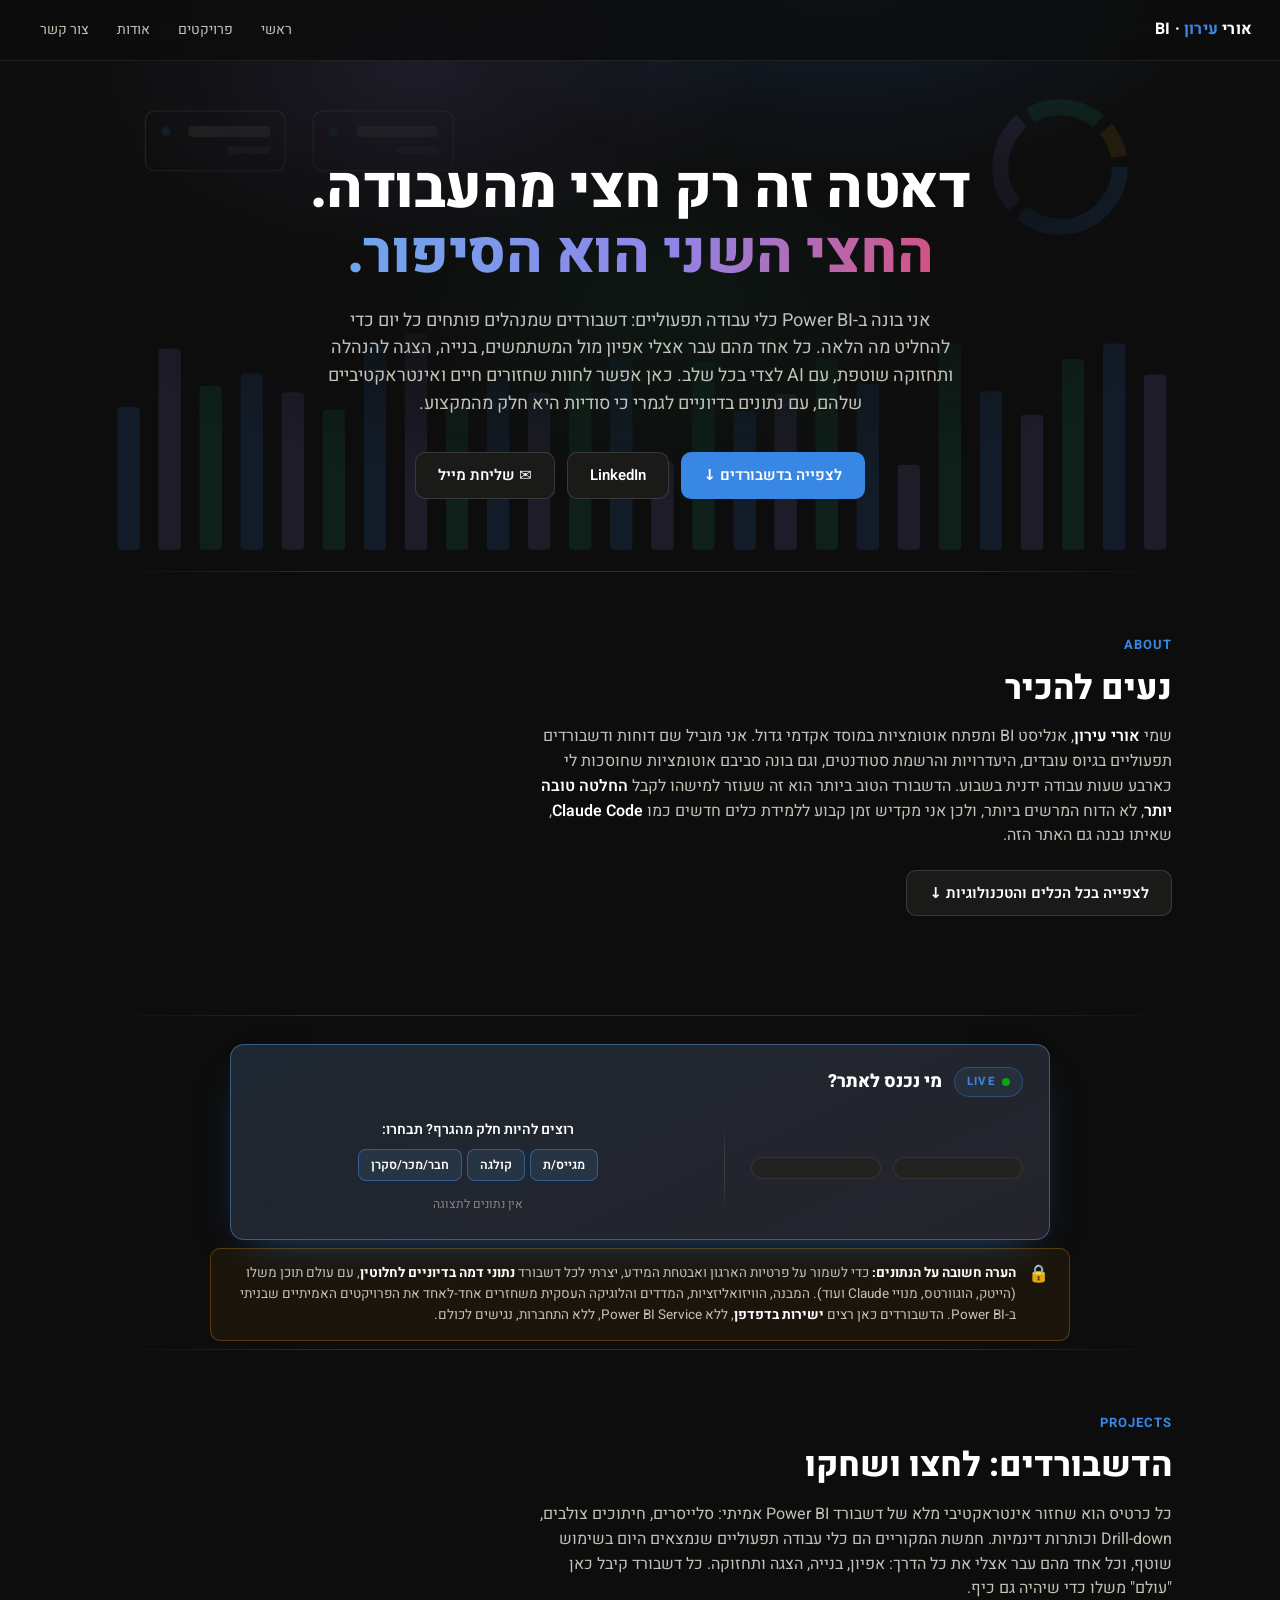
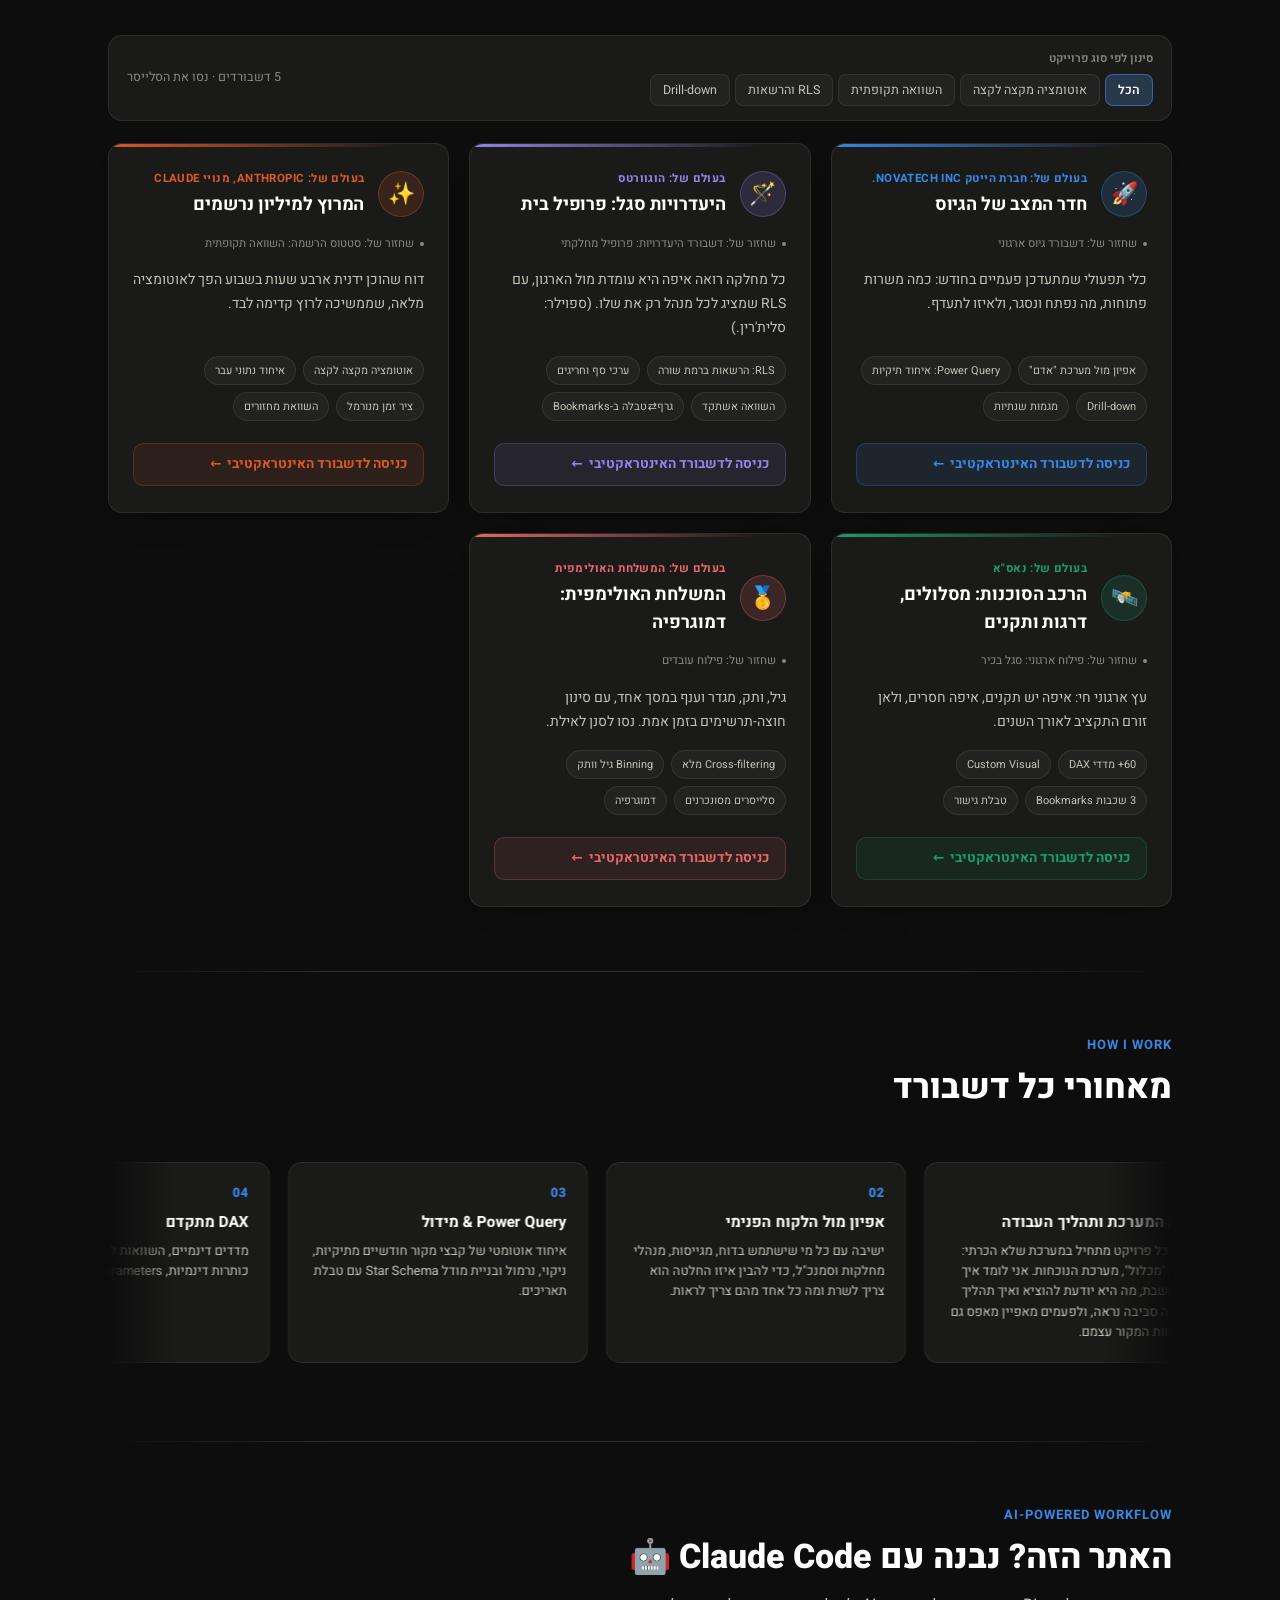
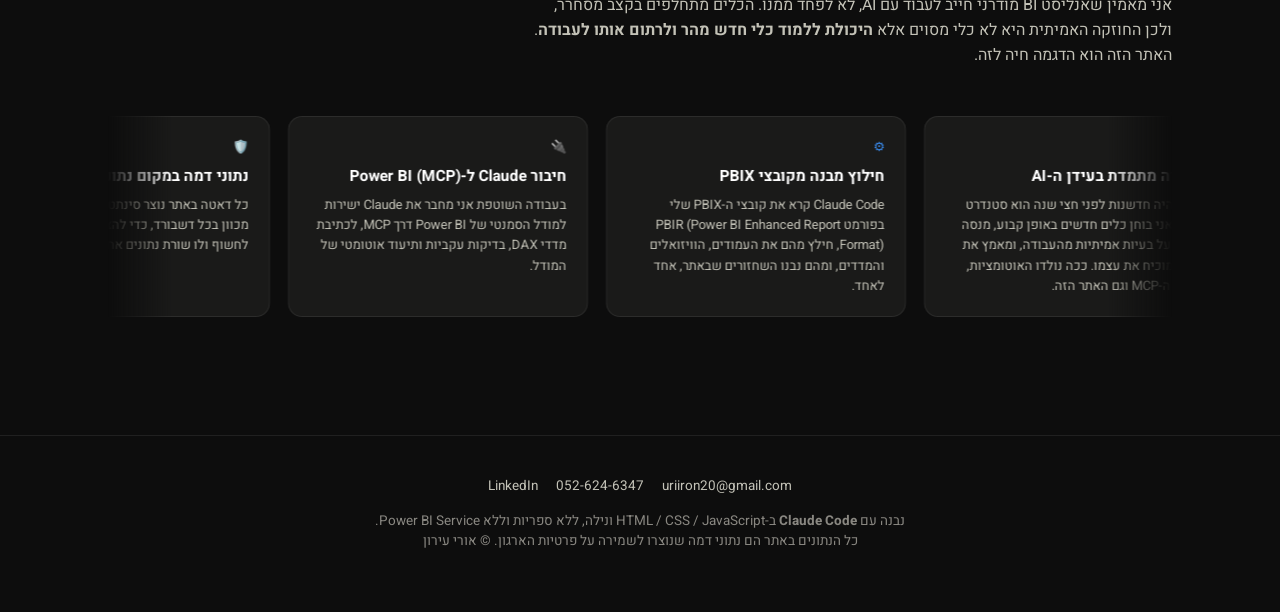
==== index.html @ 361f1f9e "@ הסרת משפט הקריצה, שינוי תווית הסלייסר ל"סוג פרוייקט" וקיצור תווית Drill-down Co-Authored-By: Claud" ====
<!DOCTYPE html>
<html lang="he" dir="rtl">
<head>
<meta charset="UTF-8">
<meta name="viewport" content="width=device-width, initial-scale=1.0">
<title>אורי עירון | תיק עבודות ב-Power BI ואנליטיקת נתונים</title>
<meta name="description" content="תיק עבודות אינטראקטיבי: שחזורים חיים של דשבורדים עסקיים שבניתי ב-Power BI, עם נתונים בדיוניים: הייטק, הוגוורטס, מנויי Claude, נאס&quot;א ומשלחת אולימפית.">
<meta property="og:title" content="אורי עירון | תיק עבודות BI">
<meta property="og:description" content="דשבורדים אינטראקטיביים חיים בדפדפן. שחזור פרויקטים אמיתיים עם נתונים בדיוניים.">
<meta property="og:type" content="website">
<link rel="icon" href="data:image/svg+xml,<svg xmlns='http://www.w3.org/2000/svg' viewBox='0 0 100 100'><text y='.9em' font-size='90'>📊</text></svg>">
<link rel="preconnect" href="https://fonts.googleapis.com">
<link rel="preconnect" href="https://fonts.gstatic.com" crossorigin>
<link href="https://fonts.googleapis.com/css2?family=Heebo:wght@400;500;600;700;800&display=swap" rel="stylesheet">
<link rel="stylesheet" href="css/style.css?v=43">
</head>
<body>

<header class="topnav">
  <div class="brand">אורי<span> עירון</span> · BI</div>
  <nav>
    <a href="#/" data-nav>ראשי</a>
    <a href="#/#projects" data-nav>פרויקטים</a>
    <a href="#/#about" data-nav>אודות</a>
    <div class="contact-menu">
      <button type="button" class="contact-toggle" data-contact-toggle aria-haspopup="true" aria-expanded="false">צור קשר</button>
      <div class="contact-options" data-contact-options hidden>
        <a href="mailto:uriiron20@gmail.com" data-copy-email>✉ שליחת מייל</a>
        <button type="button" data-copy-phone>📞 העתקת מספר טלפון</button>
      </div>
    </div>
  </nav>
</header>

<!-- ===================== עמוד הבית ===================== -->
<div class="page active" id="page-home">

  <div class="welcome-back" id="welcome-back" hidden>
    <span class="wb-emoji" aria-hidden="true">👋</span>
    <span class="wb-text">אני שמח לראות אותך שוב!</span>
    <button type="button" class="wb-close" id="welcome-back-close" aria-label="סגירת ההודעה">✕</button>
  </div>

  <section class="hero">
    <div class="ghost-dash" aria-hidden="true">
      <svg id="gd-svg" viewBox="0 0 1200 620" preserveAspectRatio="xMidYMid slice"></svg>
    </div>
    <h1>דאטה זה רק חצי מהעבודה.<br><span class="accent">החצי השני הוא הסיפור.</span></h1>
    <p class="sub">
      אני בונה ב-Power BI כלי עבודה תפעוליים: דשבורדים שמנהלים פותחים כל יום כדי להחליט מה הלאה.
      כל אחד מהם עבר אצלי אפיון מול המשתמשים, בנייה, הצגה להנהלה ותחזוקה שוטפת, עם AI לצדי בכל שלב.
      כאן אפשר לחוות שחזורים חיים ואינטראקטיביים שלהם, עם נתונים בדיוניים לגמרי כי סודיות היא חלק מהמקצוע.
    </p>
    <div class="cta">
      <a class="btn primary" href="#/#projects">לצפייה בדשבורדים ↓</a>
      <a class="btn" href="https://www.linkedin.com/in/uri-iron/" target="_blank" rel="noopener">LinkedIn</a>
      <a class="btn" href="mailto:uriiron20@gmail.com" data-copy-email>✉ שליחת מייל</a>
    </div>
  </section>

  <section class="block" id="about">
    <div class="section-head">
      <div class="kicker">ABOUT</div>
      <h2>נעים להכיר</h2>
      <p>שמי <span class="hl">אורי עירון</span>, אנליסט BI ומפתח אוטומציות במוסד אקדמי גדול. אני מוביל שם
        דוחות ודשבורדים תפעוליים בגיוס עובדים, היעדרויות והרשמת סטודנטים, וגם בונה סביבם אוטומציות שחוסכות
        לי כארבע שעות עבודה ידנית בשבוע. הדשבורד הטוב ביותר הוא זה שעוזר למישהו לקבל
        <span class="hl">החלטה טובה יותר</span>, לא הדוח המרשים ביותר, ולכן אני מקדיש זמן קבוע ללמידת כלים
        חדשים כמו <span class="hl">Claude Code</span>, שאיתו נבנה גם האתר הזה.</p>
      <button type="button" class="btn skills-open-btn" data-open-skills>לצפייה בכל הכלים והטכנולוגיות ↓</button>
    </div>
    <dialog class="skills-modal" data-skills-modal>
      <div class="skills-modal-head">
        <h3>כלים וטכנולוגיות</h3>
        <button type="button" class="skills-modal-close" data-close-skills aria-label="סגירה">✕</button>
      </div>
      <div class="skills-groups">
        <div class="group">
          <h3>ליבת BI</h3>
          <div class="chips">
            <span class="chip main">Power BI</span><span class="chip main">DAX</span>
            <span class="chip main">Power Query</span><span class="chip main">SQL</span>
            <span class="chip main">Excel מתקדם</span><span class="chip main">מידול נתונים</span>
          </div>
        </div>
        <div class="group">
          <h3>אוטומציה ואינטגרציה</h3>
          <div class="chips">
            <span class="chip main">Python</span><span class="chip">אוטומציה מקצה לקצה: מייל ← Python ← דשבורד</span>
            <span class="chip">Task Scheduler</span><span class="chip">רענון נתונים אוטומטי</span>
          </div>
        </div>
        <div class="group">
          <h3>AI ולמידה מתמדת</h3>
          <div class="chips">
            <span class="chip main">Claude Code</span><span class="chip main">למידה עצמית מהירה</span>
            <span class="chip">חיבור Claude ל-Power BI (MCP)</span>
            <span class="chip">PBIR / PBIP</span><span class="chip">אימוץ כלים חדשים בשוטף</span>
          </div>
        </div>
        <div class="group">
          <h3>טכניקות Power BI מתקדמות</h3>
          <div class="chips">
            <span class="chip">Row-Level Security (RLS)</span>
            <span class="chip">Field Parameters</span><span class="chip">Bookmarks & Drill-through</span>
            <span class="chip">כותרות דינמיות</span><span class="chip">מיון חכם (Smart Sort)</span>
          </div>
        </div>
        <div class="group">
          <h3>רך אבל קריטי</h3>
          <div class="chips">
            <span class="chip">אפיון מול מנהלים</span><span class="chip">הצגה להנהלה</span>
            <span class="chip">Storytelling</span><span class="chip">הדרכת משתמשים</span>
            <span class="chip">למידת מערכות ותהליכי עבודה</span>
          </div>
        </div>
      </div>
    </dialog>
  </section>

  <section class="visitors-live">
    <div class="visitors-live-head">
      <span class="live-badge"><span class="live-dot"></span><span class="kicker">LIVE</span></span>
      <h2>מי נכנס לאתר?</h2>
    </div>
    <div class="visitors-live-body">
      <div class="visitor-counts">
        <div class="visitor-count-big" id="visitor-count"></div>
        <div class="visitor-count-big returning" id="visitor-returning-count"></div>
      </div>
      <div class="visitors-live-divider" aria-hidden="true"></div>
      <div class="visitor-roles">
        <div class="visitor-roles-prompt" id="visitor-roles-prompt">
          <span class="visitor-roles-label">רוצים להיות חלק מהגרף? תבחרו:</span>
          <div class="seg" id="visitor-roles-btns"></div>
        </div>
        <div class="visitor-roles-chart" id="visitor-roles-chart"></div>
      </div>
    </div>
  </section>

  <div class="data-note">
    <span class="ic">🔒</span>
    <div><b>הערה חשובה על הנתונים:</b> כדי לשמור על פרטיות הארגון ואבטחת המידע, יצרתי לכל דשבורד
    <b>נתוני דמה בדיוניים לחלוטין</b>, עם עולם תוכן משלו (הייטק, הוגוורטס, מנויי Claude ועוד).
    המבנה, הוויזואליזציות, המדדים והלוגיקה העסקית משחזרים אחד-לאחד את הפרויקטים האמיתיים שבניתי ב-Power BI.
    הדשבורדים כאן רצים <b>ישירות בדפדפן</b>, ללא Power BI Service, ללא התחברות, נגישים לכולם.</div>
  </div>

  <section class="block" id="projects">
    <div class="section-head">
      <div class="kicker">PROJECTS</div>
      <h2>הדשבורדים: לחצו ושחקו</h2>
      <p>כל כרטיס הוא שחזור אינטראקטיבי מלא של דשבורד Power BI אמיתי: סלייסרים, חיתוכים צולבים,
        Drill-down וכותרות דינמיות. חמשת המקוריים הם כלי עבודה תפעוליים שנמצאים היום בשימוש שוטף,
        וכל אחד מהם עבר אצלי את כל הדרך: אפיון, בנייה, הצגה ותחזוקה.
        כל דשבורד קיבל כאן "עולם" משלו כדי שיהיה גם כיף.</p>
    </div>
    <div class="slicer-bar home-slicer">
      <div class="slicer"><label>סינון לפי סוג פרוייקט</label><div id="projects-slicer"></div></div>
      <span class="showing" id="projects-count" role="status"></span>
    </div>
    <div class="projects-grid" id="projects-grid"></div>
  </section>

  <section class="block" id="process">
    <div class="section-head">
      <div class="kicker">HOW I WORK</div>
      <h2>מאחורי כל דשבורד</h2>
    </div>
    <div class="carousel" data-carousel>
      <div class="carousel-track" data-carousel-track>
        <div class="process-step"><div class="num">01</div><h3>הבנת המערכת ותהליך העבודה</h3>
          <p>כמעט כל פרויקט מתחיל במערכת שלא הכרתי: "אדם", "מכלול", מערכת הנוכחות. אני לומד איך היא חושבת, מה היא יודעת להוציא ואיך תהליך העבודה סביבה נראה, ולפעמים מאפיין מאפס גם את דוחות המקור עצמם.</p></div>
        <div class="process-step"><div class="num">02</div><h3>אפיון מול הלקוח הפנימי</h3>
          <p>ישיבה עם כל מי שישתמש בדוח, מגייסות, מנהלי מחלקות וסמנכ"ל, כדי להבין איזו החלטה הוא צריך לשרת ומה כל אחד מהם צריך לראות.</p></div>
        <div class="process-step"><div class="num">03</div><h3>Power Query & מידול</h3>
          <p>איחוד אוטומטי של קבצי מקור חודשיים מתיקיות, ניקוי, נרמול ובניית מודל Star Schema עם טבלת תאריכים.</p></div>
        <div class="process-step"><div class="num">04</div><h3>DAX מתקדם</h3>
          <p>מדדים דינמיים, השוואות לתקופות מקבילות, כותרות דינמיות, Field Parameters ומיון חכם.</p></div>
        <div class="process-step"><div class="num">05</div><h3>UX של דוחות</h3>
          <p>Bookmarks, Drill-through, עמודי הרחבה והיררכיית מידע, כדי שמנהל ימצא תשובה בפחות מ-10 שניות.</p></div>
        <div class="process-step"><div class="num">06</div><h3>אוטומציה, הצגה ותחזוקה</h3>
          <p>סקריפט Python מתוזמן קולט את הדוח, מעבד ומעדכן את הדשבורד בלי מגע יד. את התוצר אני מציג למשתמשים ולהנהלה, ומתחזק בקצב קבוע. יש דשבורדים שמתעדכנים פעמיים בחודש.</p></div>
      </div>
    </div>
  </section>

  <section class="block" id="ai">
    <div class="section-head">
      <div class="kicker">AI-POWERED WORKFLOW</div>
      <h2>האתר הזה? נבנה עם Claude Code 🤖</h2>
      <p>אני מאמין שאנליסט BI מודרני חייב לעבוד עם AI, לא לפחד ממנו. הכלים מתחלפים בקצב מסחרר,
        ולכן החוזקה האמיתית היא לא כלי מסוים אלא <b>היכולת ללמוד כלי חדש מהר ולרתום אותו לעבודה</b>.
        האתר הזה הוא הדגמה חיה לזה.</p>
    </div>
    <div class="carousel" data-carousel>
      <div class="carousel-track" data-carousel-track>
        <div class="process-step"><div class="num">🧠</div><h3>למידה מתמדת בעידן ה-AI</h3>
          <p>מה שהיה חדשנות לפני חצי שנה הוא סטנדרט היום. אני בוחן כלים חדשים באופן קבוע, מנסה אותם על בעיות אמיתיות מהעבודה, ומאמץ את מה שמוכיח את עצמו. ככה נולדו האוטומציות, חיבור ה-MCP וגם האתר הזה.</p></div>
        <div class="process-step"><div class="num">⚙️</div><h3>חילוץ מבנה מקובצי PBIX</h3>
          <p>Claude Code קרא את קובצי ה-PBIX שלי בפורמט PBIR (Power BI Enhanced Report Format), חילץ מהם את העמודים, הוויזואלים והמדדים, ומהם נבנו השחזורים שבאתר, אחד לאחד.</p></div>
        <div class="process-step"><div class="num">🔌</div><h3>חיבור Claude ל-Power BI (MCP)</h3>
          <p>בעבודה השוטפת אני מחבר את Claude ישירות למודל הסמנטי של Power BI דרך MCP, לכתיבת מדדי DAX, בדיקות עקביות ותיעוד אוטומטי של המודל.</p></div>
        <div class="process-step"><div class="num">🛡️</div><h3>נתוני דמה במקום נתוני אמת</h3>
          <p>כל דאטה באתר נוצר סינתטית בקוד, עם "סיפור" מכוון בכל דשבורד, כדי להציג את היכולות בלי לחשוף ולו שורת נתונים אחת של הארגון.</p></div>
        <div class="process-step"><div class="num">📈</div><h3>מנוע תרשימים בקוד ונילה</h3>
          <p>כל התרשימים באתר הם SVG שנכתב מאפס ב-JavaScript, בלי ספריות. סלייסרים, חיתוך צולב, Drill-down וטולטיפים, הכול רץ בדפדפן ונגיש לכל אחד בלינק.</p></div>
      </div>
    </div>
  </section>


</div>

<!-- ===================== עמודי דשבורדים ===================== -->
<div class="page" id="page-recruit" style="--accent:#3987e5"></div>
<div class="page" id="page-hogwarts" style="--accent:#9085e9"></div>
<div class="page" id="page-claude" style="--accent:#d95926"></div>
<div class="page" id="page-nasa" style="--accent:#199e70"></div>
<div class="page" id="page-olympic" style="--accent:#e66767"></div>

<footer>
  <div class="links">
    <a href="mailto:uriiron20@gmail.com" data-copy-email>uriiron20@gmail.com</a>
    <button type="button" data-copy-phone>052-624-6347</button>
    <a href="https://www.linkedin.com/in/uri-iron/" target="_blank" rel="noopener">LinkedIn</a>
  </div>
  <div>נבנה עם <b>Claude Code</b> ב-HTML / CSS / JavaScript ונילה, ללא ספריות וללא Power BI Service.<br>
  כל הנתונים באתר הם נתוני דמה שנוצרו לשמירה על פרטיות הארגון. © אורי עירון</div>
</footer>

<script src="js/charts.js?v=16"></script>
<script src="js/shell.js?v=16"></script>
<script src="js/data.js?v=16"></script>
<script src="js/dash-recruit.js?v=16"></script>
<script src="js/dash-hogwarts.js?v=16"></script>
<script src="js/dash-claude.js?v=16"></script>
<script src="js/dash-nasa.js?v=16"></script>
<script src="js/dash-olympic.js?v=16"></script>
<script src="js/carousel.js?v=7"></script>
<script src="js/main.js?v=22"></script>
<script src="js/visitors.js?v=24"></script>
<script src="js/skills-modal.js?v=1"></script>
</body>
</html>
---- css/style.css ----
/* ===== תיק עבודות BI - עיצוב ===== */
:root {
  --page: #0d0d0d;
  --surface: #1a1a19;
  --surface-2: #222220;
  --ink: #ffffff;
  --ink-2: #c3c2b7;
  --ink-3: #898781;
  --grid: #2c2c2a;
  --hairline: rgba(255, 255, 255, 0.08);
  --hairline-2: rgba(255, 255, 255, 0.14);
  --s1: #3987e5;
  --s2: #199e70;
  --s3: #c98500;
  --s4: #008300;
  --s5: #9085e9;
  --s6: #e66767;
  --s7: #d55181;
  --s8: #d95926;
  --good: #0ca30c;
  --critical: #d03b3b;
  --radius: 14px;
  --radius-s: 10px;
  --font: "Heebo", "Segoe UI", system-ui, -apple-system, "Helvetica Neue", Arial, sans-serif;
}

* { box-sizing: border-box; margin: 0; padding: 0; }
html { scroll-behavior: smooth; overflow-x: clip; }
body {
  font-family: var(--font);
  background: var(--page);
  color: var(--ink);
  line-height: 1.55;
}
a { color: inherit; }
button { font-family: inherit; cursor: pointer; }

/* ---------- ניווט עליון ---------- */
.topnav {
  position: sticky; top: 0; z-index: 50;
  display: flex; align-items: center; gap: 18px;
  padding: 12px 28px;
  background: rgba(13, 13, 13, 0.82);
  backdrop-filter: blur(12px);
  border-bottom: 1px solid var(--hairline);
}
.topnav .brand { font-weight: 700; font-size: 16px; letter-spacing: 0.2px; }
.topnav .brand span { color: var(--s1); }
.topnav nav { display: flex; gap: 4px; margin-inline-start: auto; }
.topnav nav a {
  text-decoration: none; color: var(--ink-2); font-size: 14px;
  padding: 7px 12px; border-radius: 8px; transition: 0.15s;
}
.topnav nav a:hover { color: var(--ink); background: var(--surface-2); }
.contact-menu { position: relative; }
.contact-toggle {
  background: none; border: none; font: inherit;
  text-decoration: none; color: var(--ink-2); font-size: 14px;
  padding: 7px 12px; border-radius: 8px; transition: 0.15s;
}
.contact-toggle:hover, .contact-toggle[aria-expanded="true"] { color: var(--ink); background: var(--surface-2); }
.contact-options {
  position: absolute; top: calc(100% + 6px); inset-inline-end: 0;
  display: flex; flex-direction: column; min-width: 200px;
  background: var(--surface-2); border: 1px solid var(--hairline-2);
  border-radius: 10px; padding: 6px; box-shadow: 0 8px 24px rgba(0, 0, 0, 0.35);
  z-index: 60;
}
.contact-options[hidden] { display: none; }
.contact-options a, .contact-options button {
  display: block; width: 100%; text-align: right; background: none; border: none; font: inherit;
  color: var(--ink-2); text-decoration: none; padding: 9px 10px; border-radius: 6px; font-size: 13.5px;
}
.contact-options a:hover, .contact-options button:hover { color: var(--ink); background: var(--surface); }

/* ---------- באנר "שמח לראות אותך שוב" (מבקר חוזר) ---------- */
.welcome-back {
  max-width: 1180px; margin: 16px auto -8px; padding: 11px 18px;
  display: flex; align-items: center; gap: 10px;
  background: linear-gradient(155deg, color-mix(in srgb, var(--s2) 16%, var(--surface)), color-mix(in srgb, var(--s1) 10%, var(--surface)));
  border: 1px solid color-mix(in srgb, var(--s2) 45%, var(--hairline-2));
  border-radius: var(--radius);
  box-shadow: 0 14px 32px -22px color-mix(in srgb, var(--s2) 60%, transparent);
  animation: wbIn 0.5s ease both;
}
.welcome-back[hidden] { display: none; }
.welcome-back .wb-emoji { font-size: 20px; line-height: 1; }
.welcome-back .wb-text { font-weight: 700; color: var(--ink); font-size: 15px; }
.welcome-back .wb-close {
  margin-inline-start: auto; background: none; border: none;
  color: var(--ink-3); font-size: 15px; line-height: 1; padding: 4px 7px; border-radius: 6px;
}
.welcome-back .wb-close:hover { color: var(--ink); background: var(--surface-2); }
@keyframes wbIn { from { opacity: 0; transform: translateY(-8px); } to { opacity: 1; transform: none; } }

/* ---------- Hero ---------- */
.hero {
  position: relative;
  padding: 96px 28px 72px;
  max-width: 1120px; margin: 0 auto;
  text-align: center;
}
.hero::before {
  content: ""; position: absolute; inset: -140px 0 0;
  background:
    radial-gradient(560px 300px at 68% 8%, rgba(57, 135, 229, 0.16), transparent 70%),
    radial-gradient(480px 280px at 30% 22%, rgba(144, 133, 233, 0.12), transparent 70%),
    radial-gradient(420px 260px at 52% 60%, rgba(25, 158, 112, 0.07), transparent 70%);
  pointer-events: none;
}
.hero > * { position: relative; }
.hero h1 { font-size: clamp(34px, 6vw, 58px); line-height: 1.12; font-weight: 800; letter-spacing: -0.5px; }
.hero h1 .accent {
  background: linear-gradient(105deg, #6da7ec, #9085e9 55%, #d55181);
  -webkit-background-clip: text; background-clip: text; color: transparent;
}
.hero .sub {
  margin: 20px auto 0; max-width: 640px;
  color: var(--ink-2); font-size: clamp(15px, 2vw, 18px);
}
.hero .cta { margin-top: 34px; display: flex; gap: 12px; justify-content: center; flex-wrap: wrap; }
.btn {
  display: inline-flex; align-items: center; gap: 8px;
  padding: 11px 22px; border-radius: 10px; font-size: 15px; font-weight: 600;
  border: 1px solid var(--hairline-2); background: var(--surface); color: var(--ink);
  text-decoration: none; transition: 0.15s;
}
.btn:hover { background: var(--surface-2); transform: translateY(-1px); }
.btn.primary { background: var(--s1); border-color: transparent; }
.btn.primary:hover { background: #5598e7; }

/* ---------- כרטיס אזהרת נתונים ---------- */
.data-note {
  max-width: 860px; margin: 0 auto 8px; padding: 14px 20px;
  display: flex; gap: 12px; align-items: flex-start;
  background: rgba(201, 133, 0, 0.08); border: 1px solid rgba(201, 133, 0, 0.35);
  border-radius: var(--radius-s); color: var(--ink-2); font-size: 13.5px;
}
.data-note .ic { font-size: 17px; line-height: 1.3; }
.data-note b { color: var(--ink); }

/* ---------- סקשנים ---------- */
section.block { max-width: 1120px; margin: 0 auto; padding: 64px 28px; }

/* חוצץ עדין בין המקטעים: קו שנמוג לשני הצדדים, לא border קשיח מקצה לקצה.
   ה-hero פותח את העמוד ולכן לא מקבל קו מעליו. */
#page-home > section:not(.hero) { position: relative; }
#page-home > section:not(.hero)::before {
  content: ''; position: absolute; top: 0; left: 50%; transform: translateX(-50%);
  /* רוחב יחסי לחלון ולא להורה, כדי שכל החוצצים יהיו באותו אורך
     למרות שהמקטעים עצמם ברוחבים שונים */
  width: min(1064px, calc(100vw - 56px)); height: 1px; pointer-events: none;
  background: linear-gradient(to left, transparent, var(--hairline-2) 22%, var(--hairline-2) 78%, transparent);
}
/* לווידג'ט המבקרים יש מסגרת מעוגלת משלו, ולכן הקו מורם מעליה */
#page-home > section.visitors-live::before { top: -30px; }
.section-head { margin-bottom: 34px; }
.section-head .kicker { color: var(--s1); font-weight: 700; font-size: 13px; letter-spacing: 1px; }
.section-head h2 { font-size: clamp(24px, 3.4vw, 34px); font-weight: 800; margin-top: 6px; }
.section-head p { color: var(--ink-2); margin-top: 10px; max-width: 640px; }

/* ---------- אודות + כישורים ---------- */
.section-head .hl { color: var(--ink); font-weight: 600; }
.skills-open-btn { margin-top: 22px; }

/* חלון "כלים וטכנולוגיות" (dialog אמיתי, נפתח מהכפתור) */
dialog.skills-modal {
  position: fixed; inset: 0; margin: auto;
  background: var(--surface); color: var(--ink);
  border: 1px solid var(--hairline-2); border-radius: var(--radius);
  padding: 26px; width: min(720px, 92vw); max-height: 82vh; overflow: auto;
  box-shadow: 0 30px 70px -20px rgba(0, 0, 0, 0.7);
  scrollbar-width: thin; scrollbar-color: var(--hairline-2) transparent;
}
dialog.skills-modal::-webkit-scrollbar { width: 8px; }
dialog.skills-modal::-webkit-scrollbar-track { background: transparent; }
dialog.skills-modal::-webkit-scrollbar-thumb { background: var(--hairline-2); border-radius: 8px; }
dialog.skills-modal::-webkit-scrollbar-thumb:hover { background: var(--ink-3); }
dialog.skills-modal::backdrop { background: rgba(0, 0, 0, 0.62); backdrop-filter: blur(2px); }
.skills-modal-head { display: flex; align-items: center; justify-content: space-between; margin-bottom: 20px; }
.skills-modal-head h3 { font-size: 18px; font-weight: 800; }
.skills-modal-close {
  width: 32px; height: 32px; border-radius: 50%; flex: 0 0 auto;
  background: var(--surface-2); border: 1px solid var(--hairline); color: var(--ink-2);
  font-size: 14px; display: grid; place-items: center; transition: 0.15s;
}
.skills-modal-close:hover { color: var(--ink); border-color: var(--hairline-2); }
.skills-groups { display: grid; grid-template-columns: repeat(auto-fit, minmax(210px, 1fr)); gap: 24px 28px; }
.skills-groups h3 { font-size: 15px; margin-bottom: 14px; color: var(--ink); }
.chips { display: flex; flex-wrap: wrap; gap: 8px; }
.chip {
  font-size: 13px; padding: 6px 12px; border-radius: 999px;
  background: var(--surface-2); border: 1px solid var(--hairline); color: var(--ink-2);
}
.chip.main { border-color: rgba(57, 135, 229, 0.5); color: #9ec5f4; background: rgba(57, 135, 229, 0.1); }

/* ---------- גריד פרויקטים ---------- */
.projects-grid {
  display: grid; grid-template-columns: repeat(auto-fill, minmax(320px, 1fr)); gap: 20px;
}
.proj-card {
  position: relative; text-align: start; text-decoration: none;
  background: var(--surface); border: 1px solid var(--hairline);
  border-radius: var(--radius); padding: 26px 24px; color: var(--ink);
  display: flex; flex-direction: column; gap: 16px;
  transition: transform 0.25s cubic-bezier(.2,.8,.2,1), border-color 0.25s, box-shadow 0.25s, background 0.25s;
  box-shadow: 0 14px 32px -26px rgba(0, 0, 0, 0.7);
  overflow: hidden;
}
.proj-card::before {
  content: ""; position: absolute; inset: 0 0 auto 0; height: 3px;
  background: linear-gradient(90deg, var(--accent, var(--s1)), transparent 85%);
}
.proj-card:hover {
  transform: translateY(-6px);
  border-color: color-mix(in srgb, var(--accent, var(--s1)) 45%, var(--hairline-2));
  box-shadow: 0 24px 48px -20px rgba(0, 0, 0, 0.85);
  background: var(--surface-2);
}
.proj-card .head { display: flex; align-items: center; gap: 14px; }
.proj-card .emoji {
  font-size: 22px; width: 46px; height: 46px; flex: 0 0 46px;
  display: grid; place-items: center; border-radius: 50%;
  background: color-mix(in srgb, var(--accent, var(--s1)) 16%, transparent);
  box-shadow: 0 0 0 1px color-mix(in srgb, var(--accent, var(--s1)) 30%, transparent) inset;
  transition: transform 0.25s;
}
.proj-card:hover .emoji { transform: scale(1.08) rotate(-4deg); }
.proj-card h3 { font-size: 18px; font-weight: 700; margin-top: 3px; letter-spacing: -0.1px; }
.proj-card .theme { font-size: 11.5px; color: var(--accent, var(--s1)); font-weight: 700; text-transform: uppercase; letter-spacing: 0.4px; }
.proj-card .orig { font-size: 11.5px; color: var(--ink-3); display: flex; align-items: center; gap: 6px; }
.proj-card .orig::before { content: ""; width: 4px; height: 4px; border-radius: 50%; background: var(--ink-3); flex: none; }
.proj-card .desc { color: var(--ink-2); font-size: 14px; line-height: 1.7; flex: 1; }
.proj-card .tags { display: flex; flex-wrap: wrap; gap: 7px; }
.proj-card .tags span {
  font-size: 11px; color: var(--ink-2); background: var(--surface-2);
  border: 1px solid var(--hairline); padding: 5px 10px; border-radius: 100px;
  transition: border-color 0.25s;
}
.proj-card:hover .tags span { border-color: var(--hairline-2); }
.proj-card .open {
  margin-top: 6px; display: inline-flex; align-items: center; gap: 6px;
  color: var(--accent, var(--s1)); font-size: 13.5px; font-weight: 700;
  padding: 10px 16px; border-radius: 10px;
  background: color-mix(in srgb, var(--accent, var(--s1)) 10%, transparent);
  border: 1px solid color-mix(in srgb, var(--accent, var(--s1)) 25%, transparent);
  transition: background 0.25s, border-color 0.25s;
}
.proj-card:hover .open {
  background: color-mix(in srgb, var(--accent, var(--s1)) 20%, transparent);
  border-color: color-mix(in srgb, var(--accent, var(--s1)) 50%, transparent);
}
.proj-card .open .arr { transition: transform 0.18s; display: inline-block; }
.proj-card:hover .open .arr { transform: translateX(-4px); }

/* ---------- תהליך עבודה ---------- */
.process-step {
  background: var(--surface); border: 1px solid var(--hairline);
  border-radius: var(--radius); padding: 20px;
}
.process-step .num { font-size: 13px; font-weight: 800; color: var(--s1); }
.process-step h3 { font-size: 15.5px; margin: 8px 0 6px; }
.process-step p { font-size: 13px; color: var(--ink-2); }

/* ---------- קרוסלה (תלת-ממד, כרטיס במרכז) ---------- */
.process-step:hover { border-color: var(--hairline-2); }
.carousel {
  --card-w: min(300px, 86vw); --gap: 18px;
  display: flex; flex-direction: column; gap: 14px;
  overflow: hidden;
  -webkit-mask-image: linear-gradient(to right, transparent, #000 6%, #000 94%, transparent);
  mask-image: linear-gradient(to right, transparent, #000 6%, #000 94%, transparent);
}
.carousel-track {
  display: flex; gap: var(--gap); padding: 14px 0;
  cursor: grab; user-select: none; will-change: transform;
}
.carousel-track.dragging { cursor: grabbing; }
.carousel-track > * {
  flex: 0 0 auto; width: var(--card-w);
  transition: box-shadow 0.2s, border-color 0.2s;
}

/* ---------- פוטר ---------- */
footer {
  border-top: 1px solid var(--hairline); margin-top: 40px;
  padding: 40px 28px 60px; text-align: center; color: var(--ink-3); font-size: 13.5px;
}
footer .links { display: flex; gap: 18px; justify-content: center; margin-bottom: 14px; }
footer .links a, footer .links button { color: var(--ink-2); text-decoration: none; background: none; border: none; font: inherit; }
footer .links a:hover, footer .links button:hover { color: var(--ink); }
/* ---------- ווידג'ט מבקרים חי (אחרי ה-Hero) ---------- */
.visitors-live {
  max-width: 820px; margin: 30px auto 8px; padding: 22px 26px;
  display: flex; flex-direction: column; gap: 22px;
  background: linear-gradient(155deg, color-mix(in srgb, var(--s1) 12%, var(--surface)), color-mix(in srgb, var(--s5) 9%, var(--surface)));
  border: 1px solid color-mix(in srgb, var(--s1) 35%, var(--hairline-2));
  border-radius: var(--radius);
  box-shadow: 0 18px 40px -22px color-mix(in srgb, var(--s1) 55%, transparent);
}
.visitors-live-head { display: flex; align-items: center; gap: 12px; flex-wrap: wrap; }
.live-badge {
  display: inline-flex; align-items: center; gap: 7px;
  background: color-mix(in srgb, var(--s1) 14%, var(--surface-2));
  border: 1px solid color-mix(in srgb, var(--s1) 35%, transparent);
  border-radius: 100px; padding: 5px 12px;
}
.visitors-live-head .live-dot {
  width: 8px; height: 8px; border-radius: 50%; background: var(--good);
  animation: gdPulse 1.8s ease-in-out infinite;
}
.visitors-live-head .kicker { color: var(--s1); font-weight: 700; font-size: 11.5px; letter-spacing: 1.3px; }
.visitors-live-head h2 { font-size: 18px; font-weight: 800; }
.visitors-live-body {
  display: flex; align-items: center; gap: 26px; flex-wrap: wrap;
}
.visitor-counts { flex: 0 0 auto; display: flex; gap: 12px; flex-wrap: wrap; }
.visitor-count-big {
  display: flex; flex-direction: column; gap: 3px;
  background: var(--surface-2); border: 1px solid var(--hairline);
  border-radius: 12px; padding: 10px 18px; min-width: 130px;
}
.visitor-count-big b { font-size: 26px; font-weight: 800; color: var(--s1); line-height: 1; }
.visitor-count-big span { font-size: 12px; color: var(--ink-3); display: inline-flex; align-items: center; gap: 4px; }
.visitor-count-big.returning b { color: var(--s2); }
.visitor-count-big.returning .ret-ic { color: var(--s2); }
.visitors-live-divider {
  align-self: stretch; width: 1px; margin: 2px 0;
  background: linear-gradient(180deg, transparent, var(--hairline-2), transparent);
}
.visitor-roles { display: flex; flex-direction: column; align-items: center; gap: 10px; flex: 1 1 240px; text-align: center; }
.visitor-roles-prompt { display: flex; flex-direction: column; align-items: center; gap: 8px; }
.visitor-roles-label { font-size: 14px; color: var(--ink); font-weight: 600; }
.visitor-roles-prompt .seg { justify-content: center; }
.visitor-roles-prompt .seg button {
  background: color-mix(in srgb, var(--s1) 18%, var(--surface-2));
  border-color: color-mix(in srgb, var(--s1) 50%, transparent);
  color: var(--ink); font-weight: 600;
}
.visitor-roles-prompt .seg button:hover {
  background: color-mix(in srgb, var(--s1) 30%, var(--surface-2));
  border-color: color-mix(in srgb, var(--s1) 70%, transparent);
}
.visitor-roles-chart { max-width: 300px; width: 100%; }
.visitor-roles-chart .chart-empty { padding: 4px 0; font-size: 12px; }
@media (max-width: 700px) {
  .visitors-live { padding: 20px; }
  .visitors-live-body { flex-direction: column; align-items: stretch; gap: 20px; }
  .visitor-counts { justify-content: center; }
  .visitors-live-divider { width: auto; height: 1px; margin: 0; background: linear-gradient(90deg, transparent, var(--hairline-2), transparent); }
}

/* ============================================================
   עמוד דשבורד
   ============================================================ */
.page { display: none; }
.page.active { display: block; }

.dash-wrap { max-width: 1240px; margin: 0 auto; padding: 22px 20px 80px; }

.dash-head {
  display: flex; align-items: center; gap: 14px; flex-wrap: wrap;
  padding: 6px 0 16px;
}
.back-btn {
  display: inline-flex; align-items: center; gap: 7px;
  background: var(--surface); border: 1px solid var(--hairline-2);
  color: var(--ink-2); border-radius: 10px; padding: 8px 15px; font-size: 13.5px;
  text-decoration: none; transition: 0.15s;
}
.back-btn:hover { color: var(--ink); background: var(--surface-2); }
.dash-head .title-box h1 { font-size: clamp(19px, 3vw, 26px); font-weight: 800; }
.dash-head .title-box .sub { font-size: 13px; color: var(--ink-3); }
.dash-head .badge {
  margin-inline-start: auto;
  font-size: 12px; padding: 6px 13px; border-radius: 999px;
  background: rgba(201, 133, 0, 0.12); border: 1px solid rgba(201, 133, 0, 0.4); color: #eda100;
  white-space: nowrap;
}

/* פאנל "על הפרויקט" */
.about-proj {
  background: var(--surface); border: 1px solid var(--hairline);
  border-radius: var(--radius); margin-bottom: 18px; overflow: hidden;
}
.about-proj summary {
  list-style: none; cursor: pointer; padding: 14px 20px;
  display: flex; align-items: center; gap: 10px;
  font-weight: 700; font-size: 14.5px; color: var(--ink);
}
.about-proj summary::-webkit-details-marker { display: none; }
.about-proj summary .tw { margin-inline-start: auto; transition: transform 0.2s; color: var(--ink-3); }
.about-proj[open] summary .tw { transform: rotate(180deg); }
.about-proj .body {
  padding: 4px 20px 20px;
  display: grid; grid-template-columns: repeat(auto-fit, minmax(240px, 1fr)); gap: 18px;
}
.about-proj .col h4 { font-size: 13px; color: var(--accent, var(--s1)); margin-bottom: 6px; }
.about-proj .col p, .about-proj .col li { font-size: 13px; color: var(--ink-2); }
.about-proj .col ul { padding-inline-start: 18px; }
.about-proj .impact {
  grid-column: 1 / -1;
  font-size: 13px; color: var(--ink-2); line-height: 1.6;
  padding: 12px 14px; border-radius: 10px;
  background: color-mix(in srgb, var(--accent, var(--s1)) 8%, transparent);
  border-inline-start: 3px solid var(--accent, var(--s1));
}

/* טאבים של דשבורד */
.dash-tabs { display: flex; gap: 6px; flex-wrap: wrap; margin-bottom: 16px; }
.dash-tabs button {
  background: var(--surface); border: 1px solid var(--hairline);
  color: var(--ink-2); font-size: 13.5px; font-weight: 600;
  padding: 9px 18px; border-radius: 10px; transition: 0.15s;
}
.dash-tabs button:hover { color: var(--ink); }
.dash-tabs button.active {
  background: color-mix(in srgb, var(--accent, var(--s1)) 16%, var(--surface));
  border-color: color-mix(in srgb, var(--accent, var(--s1)) 55%, transparent);
  color: var(--ink);
}
.dash-view { display: none; }
.dash-view.active { display: block; }

/* סרגל סלייסרים */
.slicer-bar {
  display: flex; gap: 16px; flex-wrap: wrap; align-items: flex-end;
  background: var(--surface); border: 1px solid var(--hairline);
  border-radius: var(--radius); padding: 14px 18px; margin-bottom: 16px;
}
.slicer { display: flex; flex-direction: column; gap: 6px; }
.slicer label { font-size: 11.5px; color: var(--ink-3); font-weight: 600; }
.seg { display: flex; flex-wrap: wrap; gap: 5px; }
.seg button {
  background: var(--surface-2); border: 1px solid var(--hairline);
  color: var(--ink-2); font-size: 12.5px; padding: 6px 12px; border-radius: 8px; transition: 0.13s;
}
.seg button:hover { color: var(--ink); border-color: var(--hairline-2); }
.seg button.on {
  background: color-mix(in srgb, var(--accent, var(--s1)) 22%, var(--surface-2));
  border-color: color-mix(in srgb, var(--accent, var(--s1)) 60%, transparent);
  color: var(--ink); font-weight: 600;
}
.slicer select {
  background: var(--surface-2); color: var(--ink); border: 1px solid var(--hairline-2);
  border-radius: 8px; padding: 7px 10px; font-size: 13px; font-family: inherit; min-width: 150px;
}
.slicer-bar .clear-f {
  margin-inline-start: auto; background: none; border: none;
  color: var(--ink-3); font-size: 12.5px; text-decoration: underline;
}
.slicer-bar .clear-f:hover { color: var(--ink); }

/* דף הבית כדשבורד: סלייסר פרויקטים, מונה, חותמת רענון, קריצה */
.home-slicer { margin-bottom: 22px; }
.home-slicer .showing { margin-inline-start: auto; align-self: center; font-size: 12.5px; color: var(--ink-3); }
.section-head .wink { display: block; margin-top: 10px; font-size: 13.5px; color: var(--ink-3); }

/* גריד אריחים */
.tiles { display: grid; gap: 14px; grid-template-columns: repeat(12, 1fr); }
.tile {
  background: var(--surface); border: 1px solid var(--hairline);
  border-radius: var(--radius); padding: 16px 18px; min-width: 0;
}
.tile .t-head { display: flex; align-items: baseline; gap: 8px; margin-bottom: 8px; }
.tile h3 { font-size: 13.5px; font-weight: 700; color: var(--ink); }
.tile .t-sub { font-size: 11.5px; color: var(--ink-3); }
.tile .t-actions { margin-inline-start: auto; display: flex; gap: 4px; }
.tile .t-actions button {
  background: var(--surface-2); border: 1px solid var(--hairline); color: var(--ink-3);
  font-size: 11px; padding: 3px 9px; border-radius: 6px;
}
.tile .t-actions button.on { color: var(--ink); border-color: var(--hairline-2); background: var(--grid); }

.col-3 { grid-column: span 3; } .col-4 { grid-column: span 4; }
.col-6 { grid-column: span 6; } .col-8 { grid-column: span 8; }
.col-12 { grid-column: span 12; }
@media (max-width: 980px) {
  .col-3 { grid-column: span 6; } .col-4 { grid-column: span 6; }
  .col-6, .col-8 { grid-column: span 12; }
}
@media (max-width: 620px) {
  .col-3, .col-4 { grid-column: span 12; }
}

/* KPI */
.kpi { display: flex; flex-direction: column; gap: 2px; justify-content: center; }
.kpi .k-label { font-size: 12.5px; color: var(--ink-3); font-weight: 600; }
.kpi .k-value { font-size: clamp(26px, 3vw, 34px); font-weight: 800; line-height: 1.15; }
.kpi .k-sub { font-size: 12px; color: var(--ink-2); }
.kpi .k-sub .up { color: var(--good); font-weight: 700; }
.kpi .k-sub .down { color: var(--critical); font-weight: 700; }
.kpi.accented .k-value { color: var(--accent, var(--s1)); }

/* מקרא */
.legend { display: flex; flex-wrap: wrap; gap: 6px 14px; margin: 4px 0 6px; }
.legend .lg { display: inline-flex; align-items: center; gap: 6px; font-size: 12px; color: var(--ink-2); }
.legend .sw { width: 10px; height: 10px; border-radius: 3px; flex: 0 0 10px; }

/* טבלה */
.viz-table-wrap { overflow: auto; max-height: 340px; border-radius: 8px; }
table.viz-table { width: 100%; border-collapse: collapse; font-size: 12.5px; }
table.viz-table th {
  position: sticky; top: 0; background: var(--surface-2); color: var(--ink-2);
  text-align: start; padding: 8px 10px; font-weight: 700; cursor: pointer; white-space: nowrap;
  border-bottom: 1px solid var(--hairline-2); user-select: none;
}
table.viz-table th .si { color: var(--s1); font-size: 10px; }
table.viz-table td {
  padding: 7px 10px; border-bottom: 1px solid var(--hairline); color: var(--ink-2);
  font-variant-numeric: tabular-nums; white-space: nowrap;
}
table.viz-table tr:hover td { background: rgba(255, 255, 255, 0.03); }
table.viz-table td.num { font-weight: 600; color: var(--ink); }
.pill { font-size: 11px; padding: 2px 9px; border-radius: 999px; font-weight: 700; }
.pill.ok { background: rgba(12, 163, 12, 0.14); color: #2fbf3f; }
.pill.warn { background: rgba(250, 178, 25, 0.14); color: #fab219; }
.pill.bad { background: rgba(208, 59, 59, 0.16); color: #e66767; }

/* Tooltip */
.viz-tip {
  position: fixed; z-index: 200; pointer-events: none; opacity: 0;
  background: #262624; border: 1px solid var(--hairline-2); border-radius: 9px;
  padding: 9px 13px; font-size: 12.5px; color: var(--ink-2);
  box-shadow: 0 10px 28px -8px rgba(0, 0, 0, 0.7);
  transition: opacity 0.1s; max-width: 260px; direction: rtl;
}
.viz-tip b { color: var(--ink); }
.viz-tip .row { display: flex; align-items: center; gap: 7px; margin-top: 3px; }
.viz-tip .row .sw { width: 9px; height: 9px; border-radius: 3px; }

/* SVG כללי */
.chart-box { position: relative; width: 100%; }
.chart-box svg { display: block; width: 100%; height: auto; direction: ltr; }
.chart-box svg text { font-family: var(--font); }
.bar-hit { cursor: pointer; }
.chart-empty { color: var(--ink-3); font-size: 13px; text-align: center; padding: 40px 0; }

/* עץ ארגוני (דשבורד ג'דיי) */
.org-tree { display: flex; flex-direction: column; align-items: center; gap: 0; }
.org-root {
  background: color-mix(in srgb, var(--accent) 15%, var(--surface-2));
  border: 1px solid color-mix(in srgb, var(--accent) 50%, transparent);
  border-radius: 12px; padding: 12px 30px; text-align: center;
}
.org-root b { font-size: 24px; display: block; }
.org-root span { font-size: 12px; color: var(--ink-2); }
.org-branches { display: grid; grid-template-columns: repeat(auto-fit, minmax(200px, 1fr)); gap: 14px; width: 100%; margin-top: 26px; position: relative; }
.org-branch { display: flex; flex-direction: column; gap: 10px; }
.org-track {
  background: var(--surface-2); border: 1px solid var(--hairline-2);
  border-radius: 10px; padding: 9px 12px; text-align: center;
}
.org-track b { display: block; font-size: 16px; }
.org-track .tn { font-size: 12.5px; color: var(--ink-2); font-weight: 700; }
.org-track .tp { font-size: 11px; color: var(--ink-3); }
.org-ranks { display: flex; flex-direction: column; gap: 7px; }
.org-rank {
  background: var(--surface); border: 1px solid var(--hairline);
  border-radius: 9px; padding: 7px 12px; display: flex; align-items: center; gap: 8px;
}
.org-rank .rn { font-size: 12px; color: var(--ink-2); flex: 1; }
.org-rank b { font-size: 14.5px; }
.org-rank .rp { font-size: 10.5px; color: var(--ink-3); }
.org-connector { width: 2px; height: 18px; background: var(--grid); margin: 0 auto; }

/* ---------- טוסט "הועתק" ---------- */
.copy-toast {
  position: fixed; bottom: 26px; left: 50%; transform: translate(-50%, 16px);
  z-index: 300; direction: rtl;
  background: #262624; color: var(--ink);
  border: 1px solid rgba(25, 158, 112, 0.5);
  border-radius: 12px; padding: 12px 22px;
  font-size: 14px; font-weight: 600;
  box-shadow: 0 12px 34px -10px rgba(0, 0, 0, 0.8);
  opacity: 0; pointer-events: none;
  transition: opacity 0.22s, transform 0.22s;
}
.copy-toast.show { opacity: 1; transform: translate(-50%, 0); }

/* ---------- דשבורד רפאים ברקע ה-Hero ---------- */
.ghost-dash {
  position: absolute; inset: 0; overflow: hidden; pointer-events: none;
  opacity: 0.72;
  -webkit-mask-image: radial-gradient(ellipse 66% 62% at 50% 36%, transparent 16%, #000 82%);
  mask-image: radial-gradient(ellipse 66% 62% at 50% 36%, transparent 16%, #000 82%);
}
.ghost-dash svg { width: 100%; height: 100%; display: block; }

.gd-bar {
  transform-box: fill-box; transform-origin: center bottom;
  animation: gdBar var(--dur, 4s) ease-in-out var(--del, 0s) infinite alternate;
}
@keyframes gdBar {
  from { transform: scaleY(var(--a, 0.4)); }
  to   { transform: scaleY(var(--b, 0.9)); }
}

.gd-line {
  fill: none; stroke-linecap: round; stroke-linejoin: round;
  stroke-dasharray: 1; stroke-dashoffset: 1;
  animation: gdDraw var(--dur, 11s) ease-in-out var(--del, 0s) infinite;
}
@keyframes gdDraw {
  0%   { stroke-dashoffset: 1; opacity: 0; }
  6%   { opacity: 1; }
  52%  { stroke-dashoffset: 0; opacity: 1; }
  78%  { stroke-dashoffset: 0; opacity: 1; }
  92%  { stroke-dashoffset: 0; opacity: 0; }
  100% { stroke-dashoffset: 1; opacity: 0; }
}

.gd-spin {
  transform-box: fill-box; transform-origin: center;
  animation: gdSpin 46s linear infinite;
}
@keyframes gdSpin { to { transform: rotate(360deg); } }

.gd-pulse { animation: gdPulse 2.6s ease-in-out var(--del, 0s) infinite; }
@keyframes gdPulse { 0%, 100% { opacity: 0.25; } 50% { opacity: 0.9; } }

@media (max-width: 700px) { .ghost-dash { opacity: 0.38; } }
@media (prefers-reduced-motion: reduce) {
  .gd-bar, .gd-line, .gd-spin, .gd-pulse { animation: none !important; }
  .gd-line { stroke-dashoffset: 0; }
}

/* מגע נוח במובייל */
@media (max-width: 700px) {
  .seg button { padding: 10px 14px; font-size: 13.5px; }
  .dash-tabs button { padding: 12px 18px; }
  .tile .t-actions button { padding: 8px 12px; font-size: 12px; }
  .slicer select { padding: 10px 12px; }
  .topnav { padding: 10px 14px; gap: 8px; }
  .topnav nav a { padding: 8px 8px; font-size: 13px; }
}

/* כרטיס הסיפור (התובנה) */
.story-card {
  display: flex; gap: 12px; align-items: flex-start;
  background: color-mix(in srgb, var(--accent, var(--s1)) 8%, var(--surface));
  border: 1px solid color-mix(in srgb, var(--accent, var(--s1)) 30%, transparent);
  border-radius: var(--radius-s); padding: 13px 18px; margin-bottom: 16px;
  font-size: 13.5px; color: var(--ink-2); line-height: 1.6;
}
.story-card .ic { font-size: 17px; line-height: 1.4; }
.story-card b { color: var(--ink); }

/* נגישות: פוקוס מקלדת */
:focus-visible {
  outline: 2px solid var(--s1); outline-offset: 2px; border-radius: 6px;
}
button, a, select, summary, [role="tab"] { cursor: pointer; }

/* reduced motion */
@media (prefers-reduced-motion: reduce) {
  *, *::before, *::after { transition-duration: 0.01ms !important; animation-duration: 0.01ms !important; }
  html { scroll-behavior: auto; }
}

/* טעינה / ריק */
::selection { background: rgba(57, 135, 229, 0.4); }
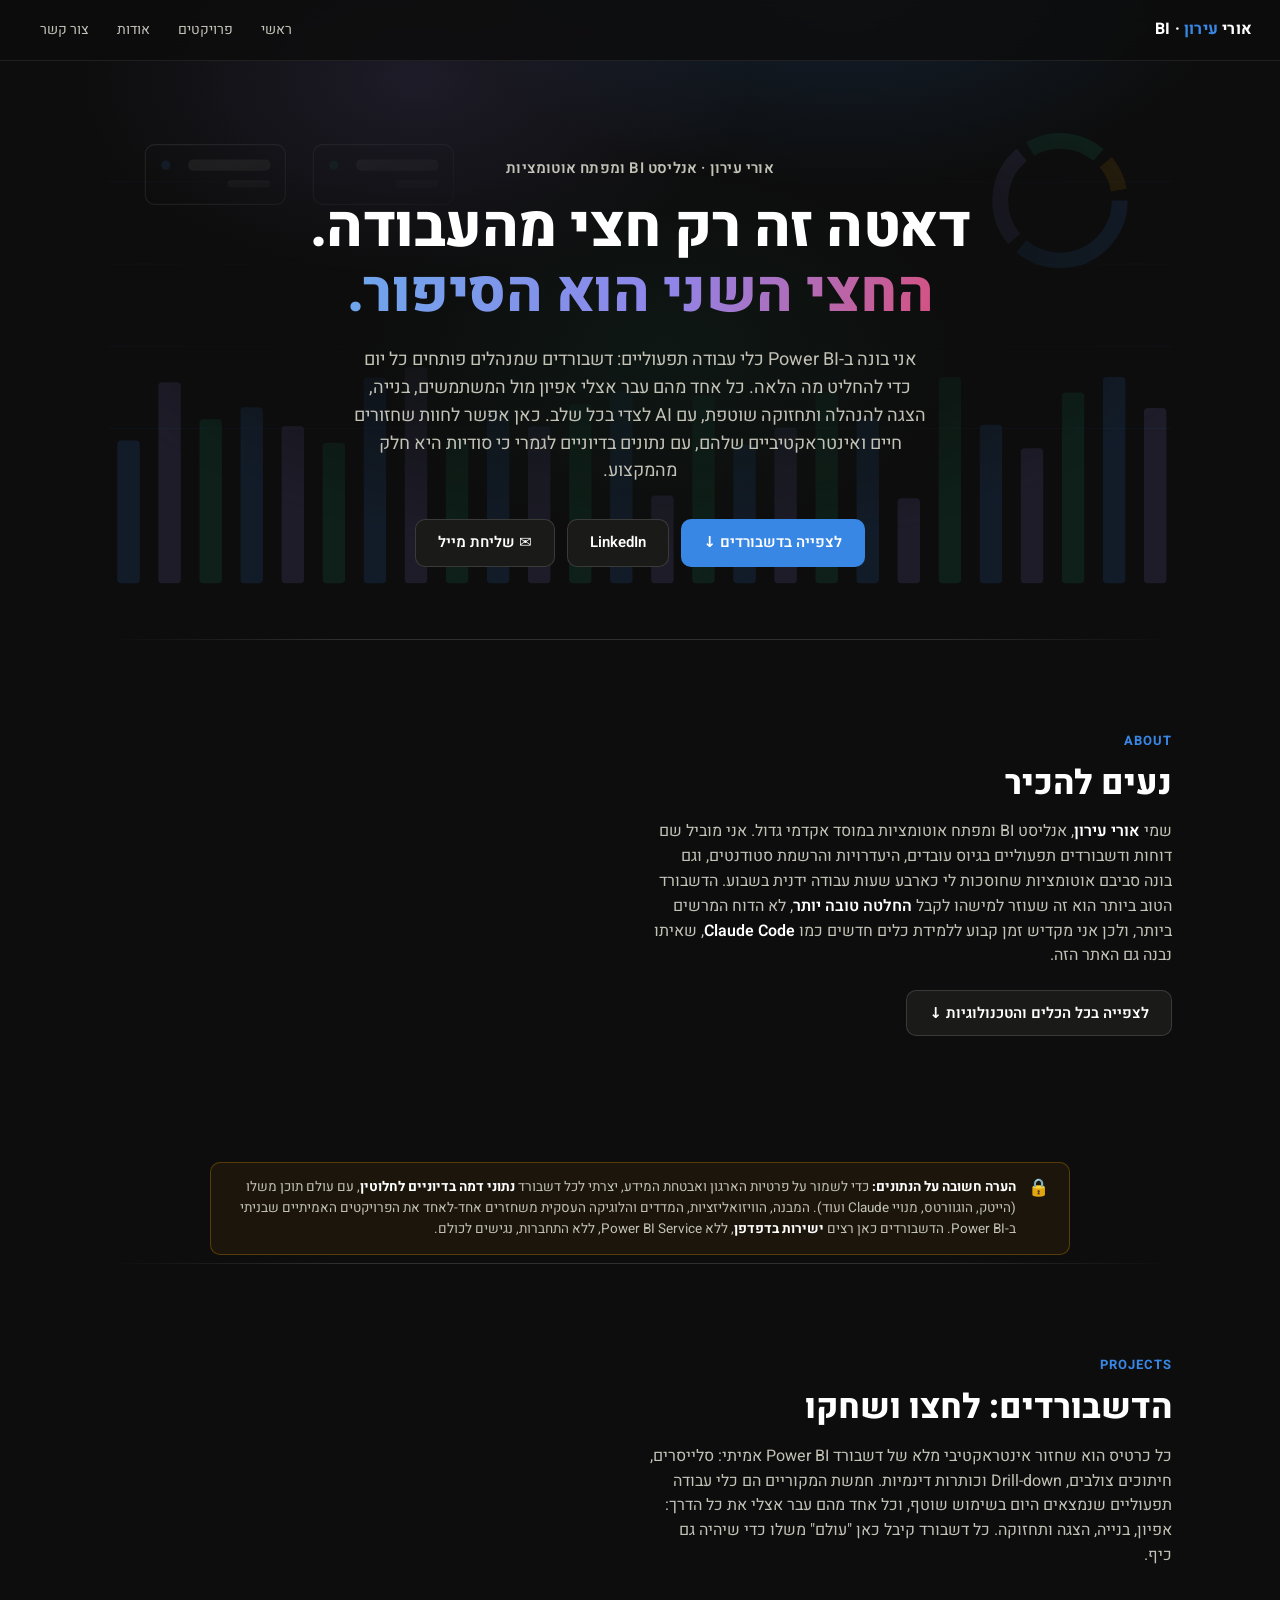
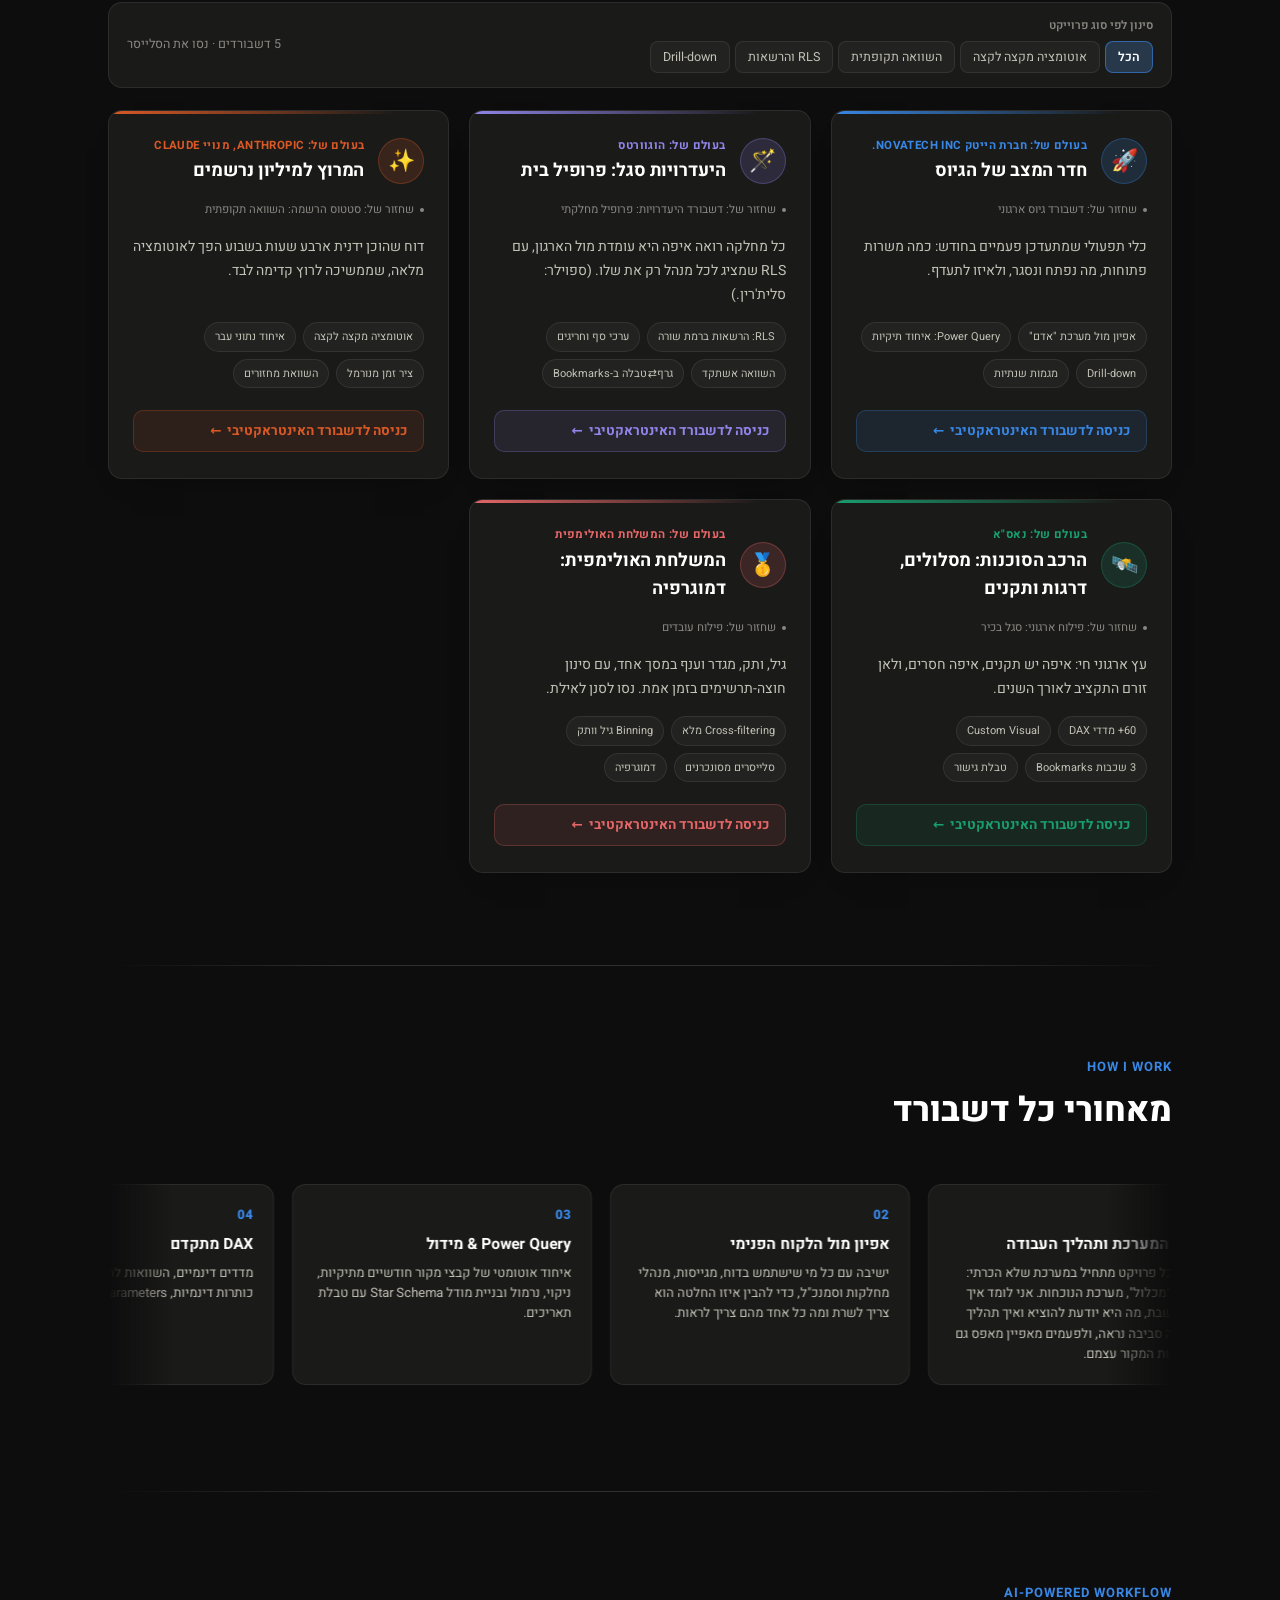
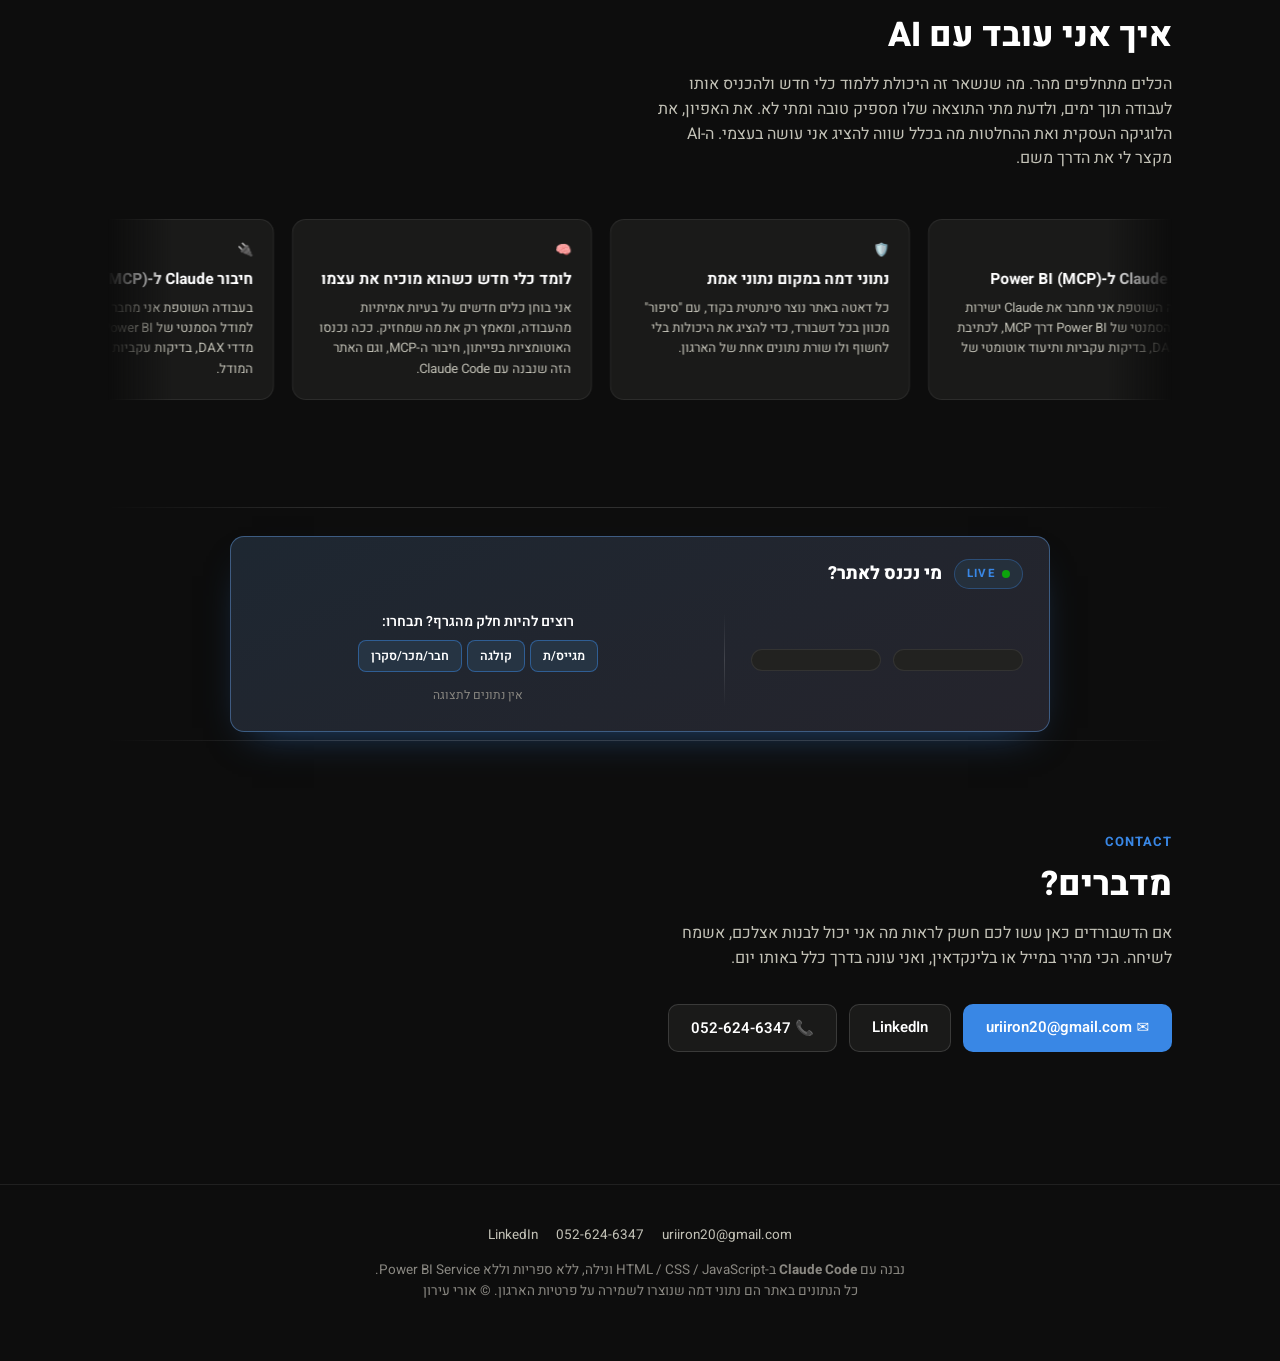
==== commit ee68b631: "שיפורי UI/UX: נגישות מקלדת בתרשימים, סקשן צור קשר, ניגודיות וריווח - charts.js: כל פלח לחיץ (מוטות, " ====
--- a/index.html
+++ b/index.html
@@ -12,9 +12,11 @@
 <link rel="preconnect" href="https://fonts.googleapis.com">
 <link rel="preconnect" href="https://fonts.gstatic.com" crossorigin>
 <link href="https://fonts.googleapis.com/css2?family=Heebo:wght@400;500;600;700;800&display=swap" rel="stylesheet">
-<link rel="stylesheet" href="css/style.css?v=43">
+<link rel="stylesheet" href="css/style.css?v=44">
 </head>
 <body>
+
+<a class="skip-link" href="#main">דילוג לתוכן</a>
 
 <header class="topnav">
   <div class="brand">אורי<span> עירון</span> · BI</div>
@@ -22,18 +24,12 @@
     <a href="#/" data-nav>ראשי</a>
     <a href="#/#projects" data-nav>פרויקטים</a>
     <a href="#/#about" data-nav>אודות</a>
-    <div class="contact-menu">
-      <button type="button" class="contact-toggle" data-contact-toggle aria-haspopup="true" aria-expanded="false">צור קשר</button>
-      <div class="contact-options" data-contact-options hidden>
-        <a href="mailto:uriiron20@gmail.com" data-copy-email>✉ שליחת מייל</a>
-        <button type="button" data-copy-phone>📞 העתקת מספר טלפון</button>
-      </div>
-    </div>
+    <a href="#/#contact" data-nav>צור קשר</a>
   </nav>
 </header>
 
 <!-- ===================== עמוד הבית ===================== -->
-<div class="page active" id="page-home">
+<div class="page active" id="page-home" role="main">
 
   <div class="welcome-back" id="welcome-back" hidden>
     <span class="wb-emoji" aria-hidden="true">👋</span>
@@ -45,6 +41,7 @@
     <div class="ghost-dash" aria-hidden="true">
       <svg id="gd-svg" viewBox="0 0 1200 620" preserveAspectRatio="xMidYMid slice"></svg>
     </div>
+    <p class="hero-eyebrow" id="main">אורי עירון · אנליסט BI ומפתח אוטומציות</p>
     <h1>דאטה זה רק חצי מהעבודה.<br><span class="accent">החצי השני הוא הסיפור.</span></h1>
     <p class="sub">
       אני בונה ב-Power BI כלי עבודה תפעוליים: דשבורדים שמנהלים פותחים כל יום כדי להחליט מה הלאה.
@@ -116,27 +113,6 @@
         </div>
       </div>
     </dialog>
-  </section>
-
-  <section class="visitors-live">
-    <div class="visitors-live-head">
-      <span class="live-badge"><span class="live-dot"></span><span class="kicker">LIVE</span></span>
-      <h2>מי נכנס לאתר?</h2>
-    </div>
-    <div class="visitors-live-body">
-      <div class="visitor-counts">
-        <div class="visitor-count-big" id="visitor-count"></div>
-        <div class="visitor-count-big returning" id="visitor-returning-count"></div>
-      </div>
-      <div class="visitors-live-divider" aria-hidden="true"></div>
-      <div class="visitor-roles">
-        <div class="visitor-roles-prompt" id="visitor-roles-prompt">
-          <span class="visitor-roles-label">רוצים להיות חלק מהגרף? תבחרו:</span>
-          <div class="seg" id="visitor-roles-btns"></div>
-        </div>
-        <div class="visitor-roles-chart" id="visitor-roles-chart"></div>
-      </div>
-    </div>
   </section>
 
   <div class="data-note">
@@ -189,27 +165,57 @@
   <section class="block" id="ai">
     <div class="section-head">
       <div class="kicker">AI-POWERED WORKFLOW</div>
-      <h2>האתר הזה? נבנה עם Claude Code 🤖</h2>
-      <p>אני מאמין שאנליסט BI מודרני חייב לעבוד עם AI, לא לפחד ממנו. הכלים מתחלפים בקצב מסחרר,
-        ולכן החוזקה האמיתית היא לא כלי מסוים אלא <b>היכולת ללמוד כלי חדש מהר ולרתום אותו לעבודה</b>.
-        האתר הזה הוא הדגמה חיה לזה.</p>
+      <h2>איך אני עובד עם AI</h2>
+      <p>הכלים מתחלפים מהר. מה שנשאר זה היכולת ללמוד כלי חדש ולהכניס אותו לעבודה תוך ימים,
+        ולדעת מתי התוצאה שלו מספיק טובה ומתי לא. את האפיון, את הלוגיקה העסקית ואת ההחלטות
+        מה בכלל שווה להציג אני עושה בעצמי. ה-AI מקצר לי את הדרך משם.</p>
     </div>
     <div class="carousel" data-carousel>
       <div class="carousel-track" data-carousel-track>
-        <div class="process-step"><div class="num">🧠</div><h3>למידה מתמדת בעידן ה-AI</h3>
-          <p>מה שהיה חדשנות לפני חצי שנה הוא סטנדרט היום. אני בוחן כלים חדשים באופן קבוע, מנסה אותם על בעיות אמיתיות מהעבודה, ומאמץ את מה שמוכיח את עצמו. ככה נולדו האוטומציות, חיבור ה-MCP וגם האתר הזה.</p></div>
-        <div class="process-step"><div class="num">⚙️</div><h3>חילוץ מבנה מקובצי PBIX</h3>
-          <p>Claude Code קרא את קובצי ה-PBIX שלי בפורמט PBIR (Power BI Enhanced Report Format), חילץ מהם את העמודים, הוויזואלים והמדדים, ומהם נבנו השחזורים שבאתר, אחד לאחד.</p></div>
         <div class="process-step"><div class="num">🔌</div><h3>חיבור Claude ל-Power BI (MCP)</h3>
           <p>בעבודה השוטפת אני מחבר את Claude ישירות למודל הסמנטי של Power BI דרך MCP, לכתיבת מדדי DAX, בדיקות עקביות ותיעוד אוטומטי של המודל.</p></div>
         <div class="process-step"><div class="num">🛡️</div><h3>נתוני דמה במקום נתוני אמת</h3>
           <p>כל דאטה באתר נוצר סינתטית בקוד, עם "סיפור" מכוון בכל דשבורד, כדי להציג את היכולות בלי לחשוף ולו שורת נתונים אחת של הארגון.</p></div>
-        <div class="process-step"><div class="num">📈</div><h3>מנוע תרשימים בקוד ונילה</h3>
-          <p>כל התרשימים באתר הם SVG שנכתב מאפס ב-JavaScript, בלי ספריות. סלייסרים, חיתוך צולב, Drill-down וטולטיפים, הכול רץ בדפדפן ונגיש לכל אחד בלינק.</p></div>
-      </div>
-    </div>
-  </section>
-
+        <div class="process-step"><div class="num">🧠</div><h3>לומד כלי חדש כשהוא מוכיח את עצמו</h3>
+          <p>אני בוחן כלים חדשים על בעיות אמיתיות מהעבודה, ומאמץ רק את מה שמחזיק. ככה נכנסו האוטומציות בפייתון, חיבור ה-MCP, וגם האתר הזה שנבנה עם Claude Code.</p></div>
+      </div>
+    </div>
+  </section>
+
+  <section class="visitors-live">
+    <div class="visitors-live-head">
+      <span class="live-badge"><span class="live-dot"></span><span class="kicker">LIVE</span></span>
+      <h2>מי נכנס לאתר?</h2>
+    </div>
+    <div class="visitors-live-body">
+      <div class="visitor-counts">
+        <div class="visitor-count-big" id="visitor-count"></div>
+        <div class="visitor-count-big returning" id="visitor-returning-count"></div>
+      </div>
+      <div class="visitors-live-divider" aria-hidden="true"></div>
+      <div class="visitor-roles">
+        <div class="visitor-roles-prompt" id="visitor-roles-prompt">
+          <span class="visitor-roles-label">רוצים להיות חלק מהגרף? תבחרו:</span>
+          <div class="seg" id="visitor-roles-btns"></div>
+        </div>
+        <div class="visitor-roles-chart" id="visitor-roles-chart"></div>
+      </div>
+    </div>
+  </section>
+
+  <section class="block" id="contact">
+    <div class="section-head">
+      <div class="kicker">CONTACT</div>
+      <h2>מדברים?</h2>
+      <p>אם הדשבורדים כאן עשו לכם חשק לראות מה אני יכול לבנות אצלכם, אשמח לשיחה.
+        הכי מהיר במייל או בלינקדאין, ואני עונה בדרך כלל באותו יום.</p>
+    </div>
+    <div class="contact-actions">
+      <a class="btn primary" href="mailto:uriiron20@gmail.com" data-copy-email>✉ uriiron20@gmail.com</a>
+      <a class="btn" href="https://www.linkedin.com/in/uri-iron/" target="_blank" rel="noopener">LinkedIn</a>
+      <button type="button" class="btn" data-copy-phone>📞 052-624-6347</button>
+    </div>
+  </section>
 
 </div>
 
@@ -230,17 +236,17 @@
   כל הנתונים באתר הם נתוני דמה שנוצרו לשמירה על פרטיות הארגון. © אורי עירון</div>
 </footer>
 
-<script src="js/charts.js?v=16"></script>
+<script src="js/charts.js?v=18"></script>
 <script src="js/shell.js?v=16"></script>
-<script src="js/data.js?v=16"></script>
+<script src="js/data.js?v=17"></script>
 <script src="js/dash-recruit.js?v=16"></script>
 <script src="js/dash-hogwarts.js?v=16"></script>
 <script src="js/dash-claude.js?v=16"></script>
 <script src="js/dash-nasa.js?v=16"></script>
 <script src="js/dash-olympic.js?v=16"></script>
 <script src="js/carousel.js?v=7"></script>
-<script src="js/main.js?v=22"></script>
-<script src="js/visitors.js?v=24"></script>
+<script src="js/main.js?v=23"></script>
+<script src="js/visitors.js?v=25"></script>
 <script src="js/skills-modal.js?v=1"></script>
 </body>
 </html>
--- a/css/style.css
+++ b/css/style.css
@@ -12,13 +12,14 @@
   --s1: #3987e5;
   --s2: #199e70;
   --s3: #c98500;
-  --s4: #008300;
+  /* s4/critical הובהרו כדי לעבור 4.5:1 מול הרקע (היו 3.93 ו-4.05) */
+  --s4: #12b312;
   --s5: #9085e9;
   --s6: #e66767;
   --s7: #d55181;
   --s8: #d95926;
   --good: #0ca30c;
-  --critical: #d03b3b;
+  --critical: #e05555;
   --radius: 14px;
   --radius-s: 10px;
   --font: "Heebo", "Segoe UI", system-ui, -apple-system, "Helvetica Neue", Arial, sans-serif;
@@ -88,7 +89,10 @@
 .welcome-back .wb-text { font-weight: 700; color: var(--ink); font-size: 15px; }
 .welcome-back .wb-close {
   margin-inline-start: auto; background: none; border: none;
-  color: var(--ink-3); font-size: 15px; line-height: 1; padding: 4px 7px; border-radius: 6px;
+  color: var(--ink-3); font-size: 15px; line-height: 1; border-radius: 6px;
+  /* שטח לחיצה 44px למגע, בלי להגדיל את ה-✕ עצמו */
+  width: 44px; height: 44px; display: grid; place-items: center; flex: 0 0 44px;
+  margin-block: -8px;
 }
 .welcome-back .wb-close:hover { color: var(--ink); background: var(--surface-2); }
 @keyframes wbIn { from { opacity: 0; transform: translateY(-8px); } to { opacity: 1; transform: none; } }
@@ -109,14 +113,18 @@
   pointer-events: none;
 }
 .hero > * { position: relative; }
+.hero-eyebrow {
+  margin-bottom: 16px; color: var(--ink-2); font-size: 15px; font-weight: 600;
+  letter-spacing: 0.2px; scroll-margin-top: 80px;
+}
 .hero h1 { font-size: clamp(34px, 6vw, 58px); line-height: 1.12; font-weight: 800; letter-spacing: -0.5px; }
 .hero h1 .accent {
   background: linear-gradient(105deg, #6da7ec, #9085e9 55%, #d55181);
   -webkit-background-clip: text; background-clip: text; color: transparent;
 }
 .hero .sub {
-  margin: 20px auto 0; max-width: 640px;
-  color: var(--ink-2); font-size: clamp(15px, 2vw, 18px);
+  margin: 20px auto 0; max-width: 58ch;
+  color: var(--ink-2); font-size: clamp(16px, 2vw, 18px);
 }
 .hero .cta { margin-top: 34px; display: flex; gap: 12px; justify-content: center; flex-wrap: wrap; }
 .btn {
@@ -140,7 +148,8 @@
 .data-note b { color: var(--ink); }
 
 /* ---------- סקשנים ---------- */
-section.block { max-width: 1120px; margin: 0 auto; padding: 64px 28px; }
+section.block { max-width: 1120px; margin: 0 auto; padding: 92px 28px; }
+@media (max-width: 700px) { section.block { padding: 60px 22px; } }
 
 /* חוצץ עדין בין המקטעים: קו שנמוג לשני הצדדים, לא border קשיח מקצה לקצה.
    ה-hero פותח את העמוד ולכן לא מקבל קו מעליו. */
@@ -157,7 +166,8 @@
 .section-head { margin-bottom: 34px; }
 .section-head .kicker { color: var(--s1); font-weight: 700; font-size: 13px; letter-spacing: 1px; }
 .section-head h2 { font-size: clamp(24px, 3.4vw, 34px); font-weight: 800; margin-top: 6px; }
-.section-head p { color: var(--ink-2); margin-top: 10px; max-width: 640px; }
+/* 58ch: מעל ~75 תווים לשורה הקריאות בעברית יורדת */
+.section-head p { color: var(--ink-2); margin-top: 10px; max-width: 58ch; }
 
 /* ---------- אודות + כישורים ---------- */
 .section-head .hl { color: var(--ink); font-weight: 600; }
@@ -499,6 +509,41 @@
 
 /* טבלה */
 .viz-table-wrap { overflow: auto; max-height: 340px; border-radius: 8px; }
+/* סימון שהטבלה נגללת לצדדים: פס מתמוסס בקצה + שורת עזר, רק כשבאמת יש גלישה */
+.viz-table-scroll { position: relative; }
+.viz-table-scroll::after {
+  content: ''; position: absolute; inset-block: 0; inset-inline-start: 0; width: 46px;
+  background: linear-gradient(to right, var(--surface), transparent);
+  pointer-events: none; opacity: 0; transition: opacity 0.2s;
+}
+[dir="rtl"] .viz-table-scroll::after { background: linear-gradient(to left, var(--surface), transparent); }
+.viz-table-scroll.is-overflowing::after { opacity: 1; }
+.viz-table-hint {
+  display: none; margin-top: 6px; font-size: 11.5px; color: var(--ink-3);
+}
+.viz-table-scroll.is-overflowing + .viz-table-hint { display: block; }
+
+.contact-actions { display: flex; gap: 12px; flex-wrap: wrap; }
+.contact-actions .btn { font-size: 15px; }
+
+/* טבעת פוקוס על אלמנטי SVG לחיצים (פלחי דונאט, מוטות, רצועות hit) */
+svg [role="button"]:focus { outline: none; }
+svg [role="button"]:focus-visible {
+  outline: 2px solid var(--s1); outline-offset: 1px;
+}
+.viz-table th:focus-visible { outline: 2px solid var(--s1); outline-offset: -2px; }
+.legend .lg[role="button"]:focus-visible, [data-k][role="button"]:focus-visible {
+  outline: 2px solid var(--s1); outline-offset: 2px; border-radius: 6px;
+}
+
+/* דילוג לתוכן: מוסתר עד שמגיעים אליו ב-Tab */
+.skip-link {
+  position: absolute; inset-inline-start: 50%; transform: translate(50%, -140%);
+  z-index: 100; background: var(--s1); color: #fff; text-decoration: none;
+  padding: 10px 18px; border-radius: 0 0 10px 10px; font-size: 14px; font-weight: 600;
+  transition: transform 0.15s;
+}
+.skip-link:focus { transform: translate(50%, 0); }
 table.viz-table { width: 100%; border-collapse: collapse; font-size: 12.5px; }
 table.viz-table th {
   position: sticky; top: 0; background: var(--surface-2); color: var(--ink-2);
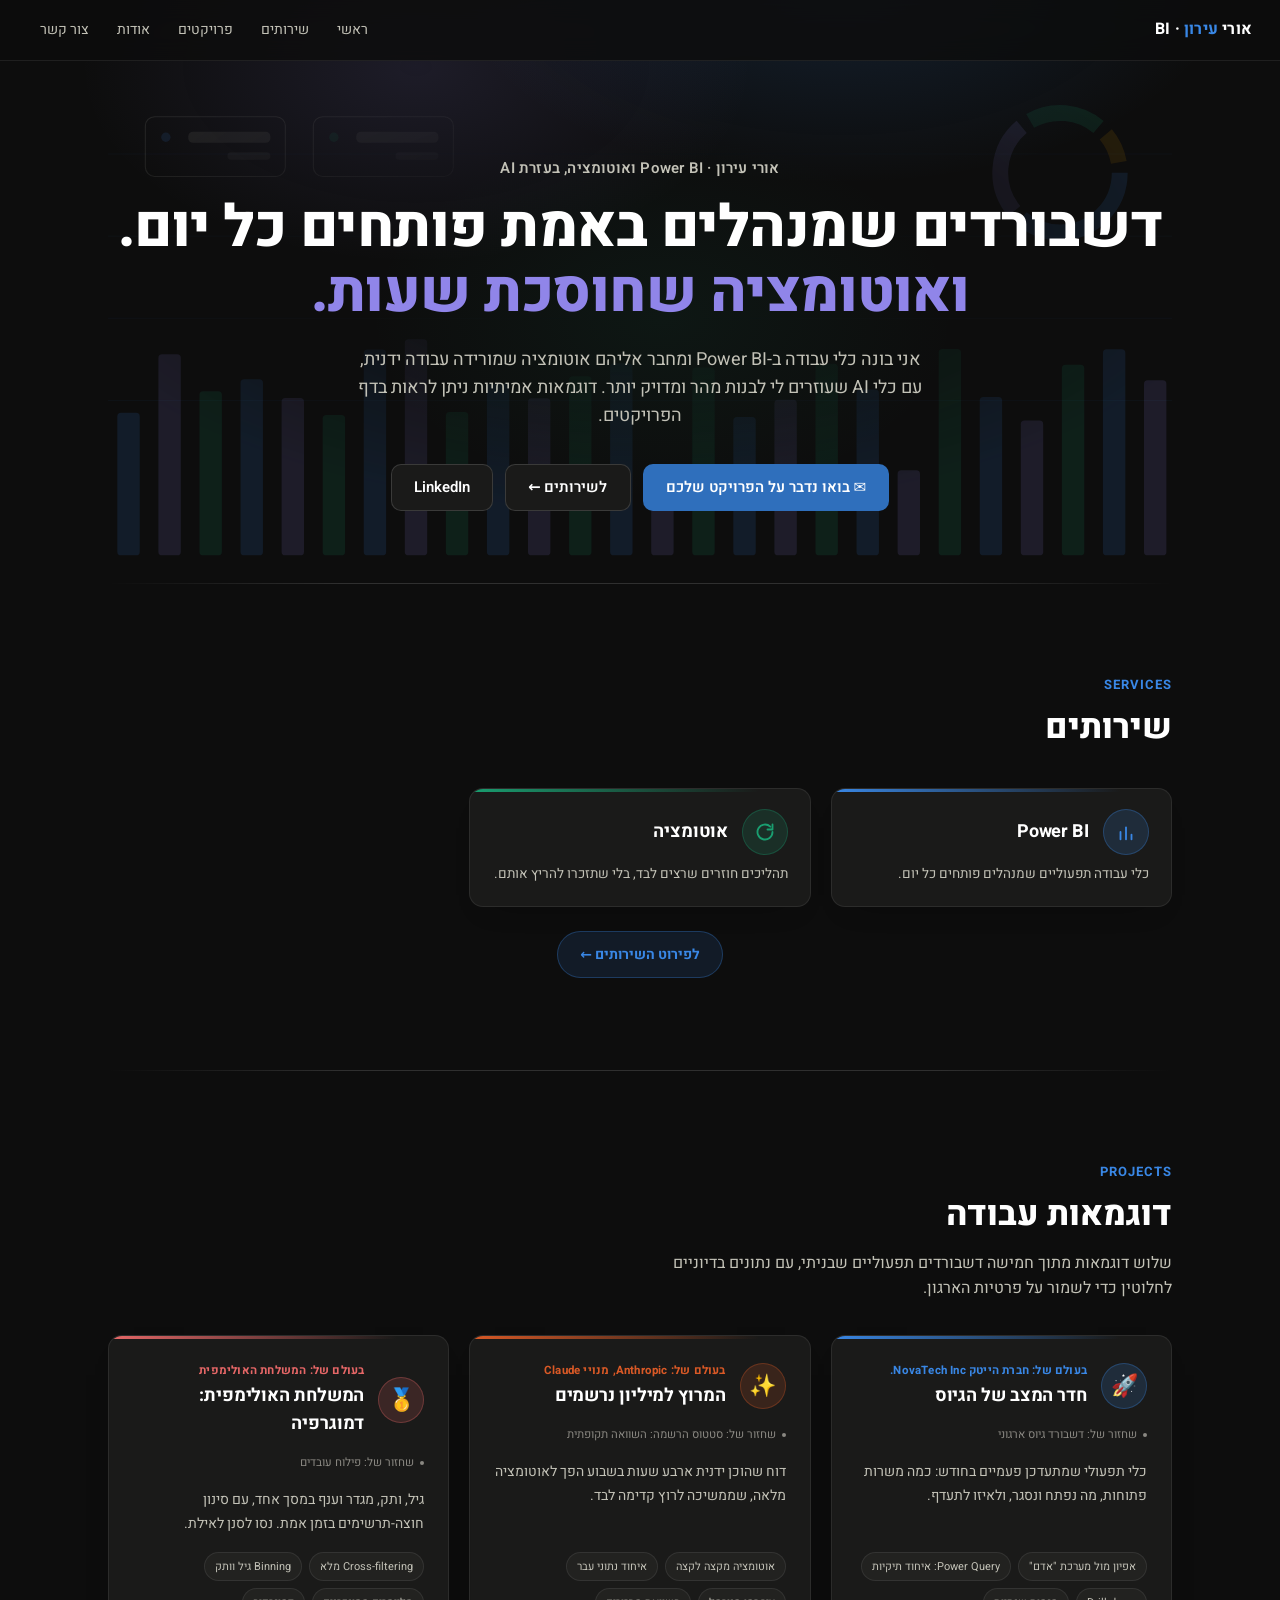
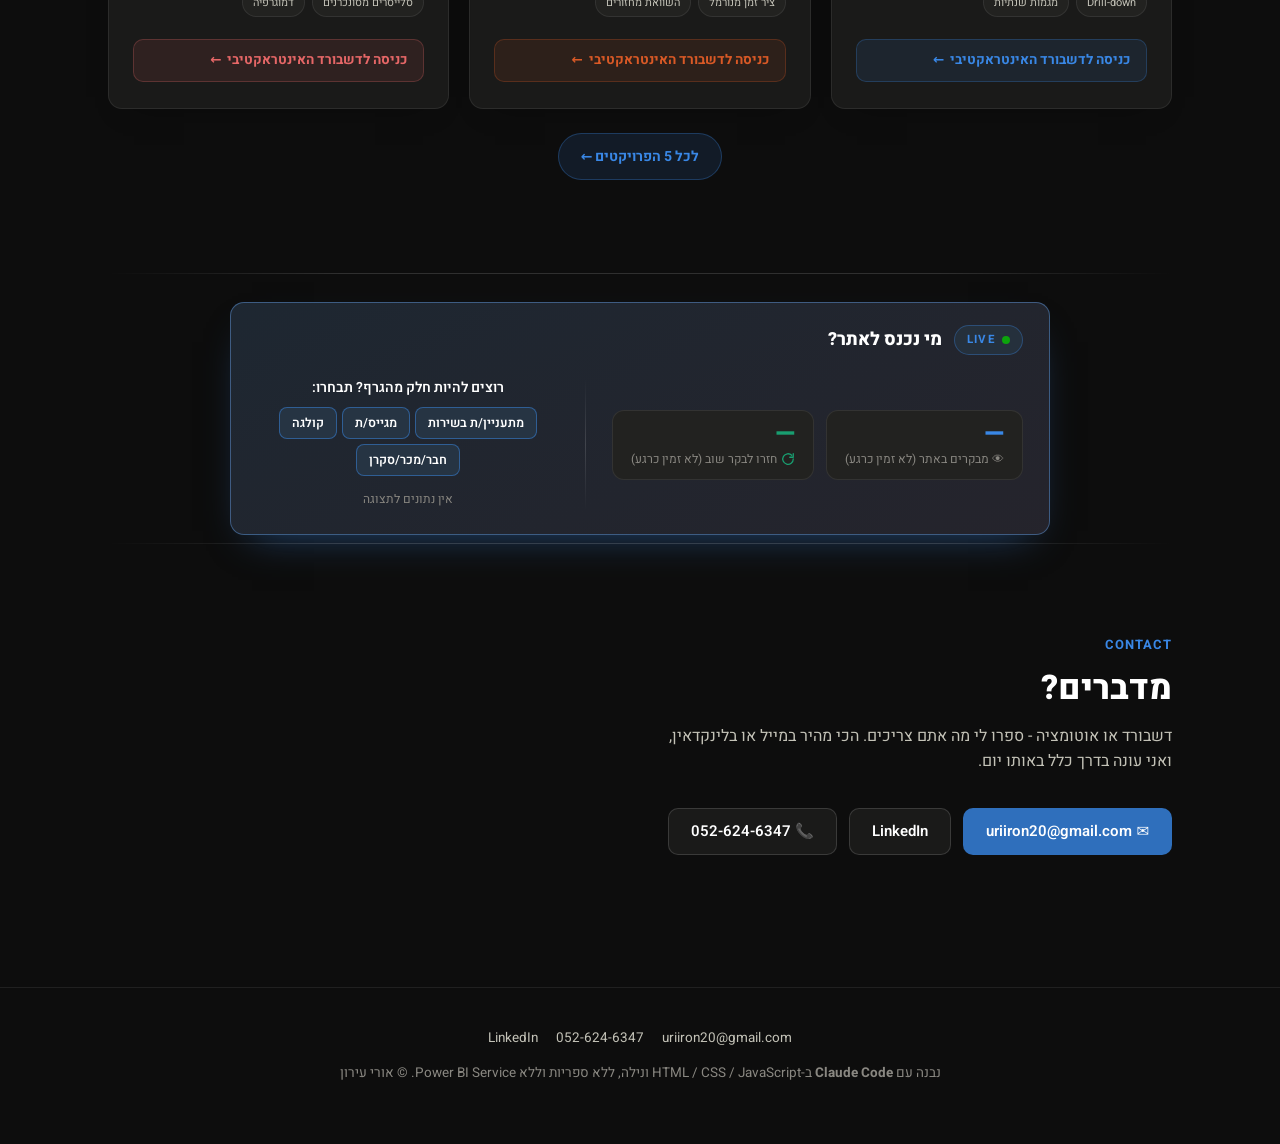
==== commit 36b61f9f: "Turn portfolio into an AI+data services site Restructures the site from a single-page portfolio into" ====
--- a/index.html
+++ b/index.html
@@ -3,16 +3,16 @@
 <head>
 <meta charset="UTF-8">
 <meta name="viewport" content="width=device-width, initial-scale=1.0">
-<title>אורי עירון | תיק עבודות ב-Power BI ואנליטיקת נתונים</title>
-<meta name="description" content="תיק עבודות אינטראקטיבי: שחזורים חיים של דשבורדים עסקיים שבניתי ב-Power BI, עם נתונים בדיוניים: הייטק, הוגוורטס, מנויי Claude, נאס&quot;א ומשלחת אולימפית.">
-<meta property="og:title" content="אורי עירון | תיק עבודות BI">
-<meta property="og:description" content="דשבורדים אינטראקטיביים חיים בדפדפן. שחזור פרויקטים אמיתיים עם נתונים בדיוניים.">
+<title>אורי עירון | דשבורדים ב-Power BI ואוטומציה, עם AI</title>
+<meta name="description" content="דשבורדים תפעוליים ב-Power BI ואוטומציה לתהליכי עבודה, בנויים בעזרת AI. דוגמאות עבודה אינטראקטיביות בדף הפרויקטים.">
+<meta property="og:title" content="אורי עירון | Power BI ואוטומציה">
+<meta property="og:description" content="דשבורדים ואוטומציה לעסק שלכם, בנויים בעזרת AI, עם דוגמאות עבודה אינטראקטיביות.">
 <meta property="og:type" content="website">
 <link rel="icon" href="data:image/svg+xml,<svg xmlns='http://www.w3.org/2000/svg' viewBox='0 0 100 100'><text y='.9em' font-size='90'>📊</text></svg>">
 <link rel="preconnect" href="https://fonts.googleapis.com">
 <link rel="preconnect" href="https://fonts.gstatic.com" crossorigin>
 <link href="https://fonts.googleapis.com/css2?family=Heebo:wght@400;500;600;700;800&display=swap" rel="stylesheet">
-<link rel="stylesheet" href="css/style.css?v=44">
+<link rel="stylesheet" href="css/style.css?v=51">
 </head>
 <body>
 
@@ -22,8 +22,9 @@
   <div class="brand">אורי<span> עירון</span> · BI</div>
   <nav>
     <a href="#/" data-nav>ראשי</a>
-    <a href="#/#projects" data-nav>פרויקטים</a>
-    <a href="#/#about" data-nav>אודות</a>
+    <a href="#/services" data-nav>שירותים</a>
+    <a href="#/projects" data-nav>פרויקטים</a>
+    <a href="#/about" data-nav>אודות</a>
     <a href="#/#contact" data-nav>צור קשר</a>
   </nav>
 </header>
@@ -41,31 +42,129 @@
     <div class="ghost-dash" aria-hidden="true">
       <svg id="gd-svg" viewBox="0 0 1200 620" preserveAspectRatio="xMidYMid slice"></svg>
     </div>
-    <p class="hero-eyebrow" id="main">אורי עירון · אנליסט BI ומפתח אוטומציות</p>
-    <h1>דאטה זה רק חצי מהעבודה.<br><span class="accent">החצי השני הוא הסיפור.</span></h1>
+    <p class="hero-eyebrow" id="main">אורי עירון · Power BI ואוטומציה, בעזרת AI</p>
+    <h1>דשבורדים שמנהלים באמת פותחים כל יום.<br><span class="accent">ואוטומציה שחוסכת שעות.</span></h1>
     <p class="sub">
-      אני בונה ב-Power BI כלי עבודה תפעוליים: דשבורדים שמנהלים פותחים כל יום כדי להחליט מה הלאה.
-      כל אחד מהם עבר אצלי אפיון מול המשתמשים, בנייה, הצגה להנהלה ותחזוקה שוטפת, עם AI לצדי בכל שלב.
-      כאן אפשר לחוות שחזורים חיים ואינטראקטיביים שלהם, עם נתונים בדיוניים לגמרי כי סודיות היא חלק מהמקצוע.
+      אני בונה כלי עבודה ב-Power BI ומחבר אליהם אוטומציה שמורידה עבודה ידנית, עם כלי AI שעוזרים לי
+      לבנות מהר ומדויק יותר. דוגמאות אמיתיות ניתן לראות בדף הפרויקטים.
     </p>
     <div class="cta">
-      <a class="btn primary" href="#/#projects">לצפייה בדשבורדים ↓</a>
+      <a class="btn primary" href="mailto:uriiron20@gmail.com" data-copy-email>✉ בואו נדבר על הפרויקט שלכם</a>
+      <a class="btn" href="#/services">לשירותים ←</a>
       <a class="btn" href="https://www.linkedin.com/in/uri-iron/" target="_blank" rel="noopener">LinkedIn</a>
-      <a class="btn" href="mailto:uriiron20@gmail.com" data-copy-email>✉ שליחת מייל</a>
-    </div>
-  </section>
-
-  <section class="block" id="about">
+    </div>
+  </section>
+
+  <section class="block" id="services-teaser">
     <div class="section-head">
-      <div class="kicker">ABOUT</div>
-      <h2>נעים להכיר</h2>
-      <p>שמי <span class="hl">אורי עירון</span>, אנליסט BI ומפתח אוטומציות במוסד אקדמי גדול. אני מוביל שם
-        דוחות ודשבורדים תפעוליים בגיוס עובדים, היעדרויות והרשמת סטודנטים, וגם בונה סביבם אוטומציות שחוסכות
-        לי כארבע שעות עבודה ידנית בשבוע. הדשבורד הטוב ביותר הוא זה שעוזר למישהו לקבל
-        <span class="hl">החלטה טובה יותר</span>, לא הדוח המרשים ביותר, ולכן אני מקדיש זמן קבוע ללמידת כלים
-        חדשים כמו <span class="hl">Claude Code</span>, שאיתו נבנה גם האתר הזה.</p>
-      <button type="button" class="btn skills-open-btn" data-open-skills>לצפייה בכל הכלים והטכנולוגיות ↓</button>
-    </div>
+      <div class="kicker">SERVICES</div>
+      <h2>שירותים</h2>
+    </div>
+    <div class="services-grid mini">
+      <article class="service-card mini" style="--accent:#3987e5">
+        <div class="head"><span class="emoji" aria-hidden="true"><svg width="22" height="22" viewBox="0 0 24 24" fill="none" stroke="currentColor" stroke-width="2" stroke-linecap="round" stroke-linejoin="round"><line x1="6" y1="20" x2="6" y2="12"/><line x1="12" y1="20" x2="12" y2="7"/><line x1="18" y1="20" x2="18" y2="15"/></svg></span><h3>Power BI</h3></div>
+        <p class="desc">כלי עבודה תפעוליים שמנהלים פותחים כל יום.</p>
+      </article>
+      <article class="service-card mini" style="--accent:#199e70">
+        <div class="head"><span class="emoji" aria-hidden="true"><svg width="20" height="20" viewBox="0 0 24 24" fill="none" stroke="currentColor" stroke-width="2.2" stroke-linecap="round" stroke-linejoin="round"><path d="M21 12a9 9 0 1 1-2.64-6.36"/><path d="M21 3v6h-6"/></svg></span><h3>אוטומציה</h3></div>
+        <p class="desc">תהליכים חוזרים שרצים לבד, בלי שתזכרו להריץ אותם.</p>
+      </article>
+    </div>
+    <div class="teaser-more"><a class="section-more-link" href="#/services">לפירוט השירותים ←</a></div>
+  </section>
+
+  <section class="block" id="projects-teaser">
+    <div class="section-head">
+      <div class="kicker">PROJECTS</div>
+      <h2>דוגמאות עבודה</h2>
+      <p>שלוש דוגמאות מתוך חמישה דשבורדים תפעוליים שבניתי, עם נתונים בדיוניים לחלוטין
+        כדי לשמור על פרטיות הארגון.</p>
+    </div>
+    <div class="projects-grid" id="projects-teaser-grid"></div>
+    <div class="teaser-more"><a class="section-more-link" href="#/projects">לכל 5 הפרויקטים ←</a></div>
+  </section>
+
+  <section class="visitors-live">
+    <div class="visitors-live-head">
+      <span class="live-badge"><span class="live-dot"></span><span class="kicker">LIVE</span></span>
+      <h2>מי נכנס לאתר?</h2>
+    </div>
+    <div class="visitors-live-body">
+      <div class="visitor-counts">
+        <div class="visitor-count-big" id="visitor-count"></div>
+        <div class="visitor-count-big returning" id="visitor-returning-count"></div>
+      </div>
+      <div class="visitors-live-divider" aria-hidden="true"></div>
+      <div class="visitor-roles">
+        <div class="visitor-roles-prompt" id="visitor-roles-prompt">
+          <span class="visitor-roles-label">רוצים להיות חלק מהגרף? תבחרו:</span>
+          <div class="seg" id="visitor-roles-btns"></div>
+        </div>
+        <div class="visitor-roles-chart" id="visitor-roles-chart"></div>
+      </div>
+    </div>
+  </section>
+
+  <section class="block" id="contact">
+    <div class="section-head">
+      <div class="kicker">CONTACT</div>
+      <h2>מדברים?</h2>
+      <p>דשבורד או אוטומציה - ספרו לי מה אתם צריכים.
+        הכי מהיר במייל או בלינקדאין, ואני עונה בדרך כלל באותו יום.</p>
+    </div>
+    <div class="contact-actions">
+      <a class="btn primary" href="mailto:uriiron20@gmail.com" data-copy-email>✉ uriiron20@gmail.com</a>
+      <a class="btn" href="https://www.linkedin.com/in/uri-iron/" target="_blank" rel="noopener">LinkedIn</a>
+      <button type="button" class="btn" data-copy-phone>📞 052-624-6347</button>
+    </div>
+  </section>
+
+</div>
+
+<!-- ===================== עמוד שירותים ===================== -->
+<div class="page" id="page-services">
+  <div class="dash-wrap projects-page">
+    <div class="dash-head">
+      <a class="back-btn" href="#/"><svg width="15" height="15" viewBox="0 0 24 24" fill="none" stroke="currentColor" stroke-width="2.2" stroke-linecap="round" stroke-linejoin="round"><path d="M5 12h14M13 6l6 6-6 6"/></svg> חזרה</a>
+      <div class="title-box">
+        <h1>שירותים</h1>
+        <div class="sub">שני תחומים שאני עובד בהם כל יום</div>
+      </div>
+    </div>
+    <h2 class="sr-only">רשימת השירותים</h2>
+    <div class="services-grid">
+      <article class="service-card" style="--accent:#3987e5">
+        <div class="head"><span class="emoji" aria-hidden="true"><svg width="22" height="22" viewBox="0 0 24 24" fill="none" stroke="currentColor" stroke-width="2" stroke-linecap="round" stroke-linejoin="round"><line x1="6" y1="20" x2="6" y2="12"/><line x1="12" y1="20" x2="12" y2="7"/><line x1="18" y1="20" x2="18" y2="15"/></svg></span><h3>דשבורדים ב-Power BI</h3></div>
+        <p class="desc">דשבורדים תפעוליים שמנהלים פותחים כל יום כדי להחליט מה לעשות. אני בונה אותם
+          עם כלי AI שעוזרים לי לעבוד מהר ומדויק יותר. זה התחום שיש לי בו הכי הרבה ניסיון.</p>
+        <div class="tags"><span>DAX ומידול נתונים</span><span>Power Query ואוטומציה</span><span>RLS ו-Bookmarks</span></div>
+        <a class="proof-link" href="#/projects">← לדוגמאות מהפרויקטים שבניתי</a>
+      </article>
+      <article class="service-card" style="--accent:#199e70">
+        <div class="head"><span class="emoji" aria-hidden="true"><svg width="20" height="20" viewBox="0 0 24 24" fill="none" stroke="currentColor" stroke-width="2.2" stroke-linecap="round" stroke-linejoin="round"><path d="M21 12a9 9 0 1 1-2.64-6.36"/><path d="M21 3v6h-6"/></svg></span><h3>אוטומציה של תהליכי עבודה</h3></div>
+        <p class="desc">חיבור בין מערכות, קבצים ומיילים כך שהעבודה החוזרת קורית בלי מגע יד. אני מתחזק
+          אוטומציה כזו בעבודה שלי, וזה חוסך לי כארבע שעות עבודה ידנית בשבוע.</p>
+        <div class="tags"><span>Python</span><span>n8n</span><span>Task Scheduler</span><span>רענון נתונים אוטומטי</span></div>
+      </article>
+    </div>
+  </div>
+</div>
+
+<!-- ===================== עמוד אודות ===================== -->
+<div class="page" id="page-about">
+  <div class="dash-wrap projects-page">
+    <div class="dash-head">
+      <a class="back-btn" href="#/"><svg width="15" height="15" viewBox="0 0 24 24" fill="none" stroke="currentColor" stroke-width="2.2" stroke-linecap="round" stroke-linejoin="round"><path d="M5 12h14M13 6l6 6-6 6"/></svg> חזרה</a>
+      <div class="title-box">
+        <h1>נעים להכיר</h1>
+      </div>
+    </div>
+    <h2 class="sr-only">אודות אורי עירון</h2>
+    <p class="projects-intro">אני אנליסט BI ומפתח אוטומציות במוסד אקדמי גדול. אני מוביל שם דשבורדים
+      ודוחות תפעוליים בגיוס, היעדרויות והרשמת סטודנטים, ובונה סביבם אוטומציות שחוסכות לי כארבע שעות
+      עבודה ידנית בשבוע. הדשבורד הטוב ביותר הוא זה שעוזר למישהו לקבל החלטה טובה יותר.
+      מעבר לעבודה השוטפת אני עוזר לעסקים לבנות דשבורדים ואוטומציות דומות, עם כלי AI שעוזרים לי לעבוד מהר יותר.</p>
+    <button type="button" class="btn skills-open-btn" data-open-skills>לצפייה בכל הכלים והטכנולוגיות ↓</button>
     <dialog class="skills-modal" data-skills-modal>
       <div class="skills-modal-head">
         <h3>כלים וטכנולוגיות</h3>
@@ -113,36 +212,26 @@
         </div>
       </div>
     </dialog>
-  </section>
-
-  <div class="data-note">
-    <span class="ic">🔒</span>
-    <div><b>הערה חשובה על הנתונים:</b> כדי לשמור על פרטיות הארגון ואבטחת המידע, יצרתי לכל דשבורד
-    <b>נתוני דמה בדיוניים לחלוטין</b>, עם עולם תוכן משלו (הייטק, הוגוורטס, מנויי Claude ועוד).
-    המבנה, הוויזואליזציות, המדדים והלוגיקה העסקית משחזרים אחד-לאחד את הפרויקטים האמיתיים שבניתי ב-Power BI.
-    הדשבורדים כאן רצים <b>ישירות בדפדפן</b>, ללא Power BI Service, ללא התחברות, נגישים לכולם.</div>
-  </div>
-
-  <section class="block" id="projects">
-    <div class="section-head">
-      <div class="kicker">PROJECTS</div>
-      <h2>הדשבורדים: לחצו ושחקו</h2>
-      <p>כל כרטיס הוא שחזור אינטראקטיבי מלא של דשבורד Power BI אמיתי: סלייסרים, חיתוכים צולבים,
-        Drill-down וכותרות דינמיות. חמשת המקוריים הם כלי עבודה תפעוליים שנמצאים היום בשימוש שוטף,
-        וכל אחד מהם עבר אצלי את כל הדרך: אפיון, בנייה, הצגה ותחזוקה.
-        כל דשבורד קיבל כאן "עולם" משלו כדי שיהיה גם כיף.</p>
-    </div>
-    <div class="slicer-bar home-slicer">
-      <div class="slicer"><label>סינון לפי סוג פרוייקט</label><div id="projects-slicer"></div></div>
-      <span class="showing" id="projects-count" role="status"></span>
-    </div>
-    <div class="projects-grid" id="projects-grid"></div>
-  </section>
-
-  <section class="block" id="process">
-    <div class="section-head">
+
+    <div class="section-head" style="margin-top:56px">
+      <div class="kicker">CERTIFICATIONS</div>
+      <h2>הסמכות</h2>
+    </div>
+    <div class="cert-grid">
+      <a class="cert-card" href="https://ude.my/UC-8b603235-0269-4ea1-9c17-48559e9aafaf" target="_blank" rel="noopener">
+        <span class="ic" aria-hidden="true">🎓</span>
+        <div class="body">
+          <div class="name">Microsoft Power BI Desktop for Business Intelligence</div>
+          <div class="issuer">Udemy · 17 שעות · יולי 2026</div>
+        </div>
+      </a>
+    </div>
+
+    <div class="section-head" style="margin-top:56px">
       <div class="kicker">HOW I WORK</div>
       <h2>מאחורי כל דשבורד</h2>
+      <p>מהאפיון ועד לתחזוקה השוטפת, כולל איך אני משלב AI בדרך. הכלים מתחלפים מהר;
+        מה שנשאר זה האפיון, הלוגיקה העסקית וההחלטה מה שווה להציג, שאני עושה בעצמי.</p>
     </div>
     <div class="carousel" data-carousel>
       <div class="carousel-track" data-carousel-track>
@@ -158,20 +247,6 @@
           <p>Bookmarks, Drill-through, עמודי הרחבה והיררכיית מידע, כדי שמנהל ימצא תשובה בפחות מ-10 שניות.</p></div>
         <div class="process-step"><div class="num">06</div><h3>אוטומציה, הצגה ותחזוקה</h3>
           <p>סקריפט Python מתוזמן קולט את הדוח, מעבד ומעדכן את הדשבורד בלי מגע יד. את התוצר אני מציג למשתמשים ולהנהלה, ומתחזק בקצב קבוע. יש דשבורדים שמתעדכנים פעמיים בחודש.</p></div>
-      </div>
-    </div>
-  </section>
-
-  <section class="block" id="ai">
-    <div class="section-head">
-      <div class="kicker">AI-POWERED WORKFLOW</div>
-      <h2>איך אני עובד עם AI</h2>
-      <p>הכלים מתחלפים מהר. מה שנשאר זה היכולת ללמוד כלי חדש ולהכניס אותו לעבודה תוך ימים,
-        ולדעת מתי התוצאה שלו מספיק טובה ומתי לא. את האפיון, את הלוגיקה העסקית ואת ההחלטות
-        מה בכלל שווה להציג אני עושה בעצמי. ה-AI מקצר לי את הדרך משם.</p>
-    </div>
-    <div class="carousel" data-carousel>
-      <div class="carousel-track" data-carousel-track>
         <div class="process-step"><div class="num">🔌</div><h3>חיבור Claude ל-Power BI (MCP)</h3>
           <p>בעבודה השוטפת אני מחבר את Claude ישירות למודל הסמנטי של Power BI דרך MCP, לכתיבת מדדי DAX, בדיקות עקביות ותיעוד אוטומטי של המודל.</p></div>
         <div class="process-step"><div class="num">🛡️</div><h3>נתוני דמה במקום נתוני אמת</h3>
@@ -180,43 +255,35 @@
           <p>אני בוחן כלים חדשים על בעיות אמיתיות מהעבודה, ומאמץ רק את מה שמחזיק. ככה נכנסו האוטומציות בפייתון, חיבור ה-MCP, וגם האתר הזה שנבנה עם Claude Code.</p></div>
       </div>
     </div>
-  </section>
-
-  <section class="visitors-live">
-    <div class="visitors-live-head">
-      <span class="live-badge"><span class="live-dot"></span><span class="kicker">LIVE</span></span>
-      <h2>מי נכנס לאתר?</h2>
-    </div>
-    <div class="visitors-live-body">
-      <div class="visitor-counts">
-        <div class="visitor-count-big" id="visitor-count"></div>
-        <div class="visitor-count-big returning" id="visitor-returning-count"></div>
-      </div>
-      <div class="visitors-live-divider" aria-hidden="true"></div>
-      <div class="visitor-roles">
-        <div class="visitor-roles-prompt" id="visitor-roles-prompt">
-          <span class="visitor-roles-label">רוצים להיות חלק מהגרף? תבחרו:</span>
-          <div class="seg" id="visitor-roles-btns"></div>
-        </div>
-        <div class="visitor-roles-chart" id="visitor-roles-chart"></div>
-      </div>
-    </div>
-  </section>
-
-  <section class="block" id="contact">
-    <div class="section-head">
-      <div class="kicker">CONTACT</div>
-      <h2>מדברים?</h2>
-      <p>אם הדשבורדים כאן עשו לכם חשק לראות מה אני יכול לבנות אצלכם, אשמח לשיחה.
-        הכי מהיר במייל או בלינקדאין, ואני עונה בדרך כלל באותו יום.</p>
-    </div>
-    <div class="contact-actions">
-      <a class="btn primary" href="mailto:uriiron20@gmail.com" data-copy-email>✉ uriiron20@gmail.com</a>
-      <a class="btn" href="https://www.linkedin.com/in/uri-iron/" target="_blank" rel="noopener">LinkedIn</a>
-      <button type="button" class="btn" data-copy-phone>📞 052-624-6347</button>
-    </div>
-  </section>
-
+  </div>
+</div>
+
+<!-- ===================== עמוד פרויקטים ===================== -->
+<div class="page" id="page-projects">
+  <div class="dash-wrap projects-page">
+    <div class="dash-head">
+      <a class="back-btn" href="#/"><svg width="15" height="15" viewBox="0 0 24 24" fill="none" stroke="currentColor" stroke-width="2.2" stroke-linecap="round" stroke-linejoin="round"><path d="M5 12h14M13 6l6 6-6 6"/></svg> חזרה</a>
+      <div class="title-box">
+        <h1>חמישה דשבורדים, בשחזור מלא</h1>
+        <div class="sub">קרדיט לכל פרויקט: מה נבנה, בשביל מי, ולמה</div>
+      </div>
+    </div>
+    <h2 class="sr-only">רשימת הפרויקטים</h2>
+    <p class="projects-intro">כל כרטיס הוא שחזור אינטראקטיבי מלא של דשבורד Power BI שנמצא בשימוש
+      יומיומי: סלייסרים, חיתוכים צולבים, Drill-down וכותרות דינמיות. כל אחד מהם עבר אצלי את כל הדרך:
+      אפיון מול המשתמשים, בנייה, הצגה להנהלה, תחזוקה שוטפת. כל דשבורד קיבל כאן "עולם" משלו כדי שיהיה גם כיף.</p>
+    <div class="data-note">
+      <span class="ic">🔒</span>
+      <div><b>הערה על הנתונים:</b> כדי לשמור על פרטיות הארגון, לכל דשבורד יש <b>נתוני דמה בדיוניים
+      לחלוטין</b>, עם עולם תוכן משלו. המבנה, הוויזואליזציות והלוגיקה העסקית משחזרים אחד-לאחד את
+      הפרויקטים האמיתיים שבניתי ב-Power BI. הדשבורדים רצים <b>ישירות בדפדפן</b>, ללא Power BI Service.</div>
+    </div>
+    <div class="slicer-bar home-slicer">
+      <div class="slicer"><label>סינון לפי סוג פרוייקט</label><div id="projects-slicer"></div></div>
+      <span class="showing" id="projects-count" role="status"></span>
+    </div>
+    <div class="projects-grid" id="projects-grid"></div>
+  </div>
 </div>
 
 <!-- ===================== עמודי דשבורדים ===================== -->
@@ -232,21 +299,20 @@
     <button type="button" data-copy-phone>052-624-6347</button>
     <a href="https://www.linkedin.com/in/uri-iron/" target="_blank" rel="noopener">LinkedIn</a>
   </div>
-  <div>נבנה עם <b>Claude Code</b> ב-HTML / CSS / JavaScript ונילה, ללא ספריות וללא Power BI Service.<br>
-  כל הנתונים באתר הם נתוני דמה שנוצרו לשמירה על פרטיות הארגון. © אורי עירון</div>
+  <div>נבנה עם <b>Claude Code</b> ב-HTML / CSS / JavaScript ונילה, ללא ספריות וללא Power BI Service. © אורי עירון</div>
 </footer>
 
-<script src="js/charts.js?v=18"></script>
-<script src="js/shell.js?v=16"></script>
+<script src="js/charts.js?v=21"></script>
+<script src="js/shell.js?v=19"></script>
 <script src="js/data.js?v=17"></script>
-<script src="js/dash-recruit.js?v=16"></script>
+<script src="js/dash-recruit.js?v=18"></script>
 <script src="js/dash-hogwarts.js?v=16"></script>
 <script src="js/dash-claude.js?v=16"></script>
-<script src="js/dash-nasa.js?v=16"></script>
-<script src="js/dash-olympic.js?v=16"></script>
-<script src="js/carousel.js?v=7"></script>
-<script src="js/main.js?v=23"></script>
-<script src="js/visitors.js?v=25"></script>
+<script src="js/dash-nasa.js?v=17"></script>
+<script src="js/dash-olympic.js?v=17"></script>
+<script src="js/carousel.js?v=8"></script>
+<script src="js/main.js?v=28"></script>
+<script src="js/visitors.js?v=27"></script>
 <script src="js/skills-modal.js?v=1"></script>
 </body>
 </html>
--- a/css/style.css
+++ b/css/style.css
@@ -119,8 +119,8 @@
 }
 .hero h1 { font-size: clamp(34px, 6vw, 58px); line-height: 1.12; font-weight: 800; letter-spacing: -0.5px; }
 .hero h1 .accent {
-  background: linear-gradient(105deg, #6da7ec, #9085e9 55%, #d55181);
-  -webkit-background-clip: text; background-clip: text; color: transparent;
+  /* היה גרדיאנט על טקסט - הוחלף בהדגשה דרך צבע מלא ומשקל, כמו שאר האתר */
+  color: var(--s5); font-weight: 800;
 }
 .hero .sub {
   margin: 20px auto 0; max-width: 58ch;
@@ -134,8 +134,10 @@
   text-decoration: none; transition: 0.15s;
 }
 .btn:hover { background: var(--surface-2); transform: translateY(-1px); }
-.btn.primary { background: var(--s1); border-color: transparent; }
-.btn.primary:hover { background: #5598e7; }
+/* s1 המקורי מול טקסט לבן היה 3.6:1, וה-hover הבהיר עוד יותר ירד ל-3:1 - שניהם מתחת ל-AA.
+   מכהים את שניהם, עם ה-hover כהה מעט יותר מהבסיס (התכהות בלחיצה/הובר, לא הבהרה) */
+.btn.primary { background: color-mix(in srgb, var(--s1) 82%, black); border-color: transparent; }
+.btn.primary:hover { background: color-mix(in srgb, var(--s1) 70%, black); }
 
 /* ---------- כרטיס אזהרת נתונים ---------- */
 .data-note {
@@ -237,7 +239,8 @@
 }
 .proj-card:hover .emoji { transform: scale(1.08) rotate(-4deg); }
 .proj-card h3 { font-size: 18px; font-weight: 700; margin-top: 3px; letter-spacing: -0.1px; }
-.proj-card .theme { font-size: 11.5px; color: var(--accent, var(--s1)); font-weight: 700; text-transform: uppercase; letter-spacing: 0.4px; }
+/* היה text-transform:uppercase על משפט שלם (33-34 תווים) - פוגע בקריאות, במיוחד בעברית/שמות מותג מעורבים */
+.proj-card .theme { font-size: 11.5px; color: var(--accent, var(--s1)); font-weight: 700; letter-spacing: 0.2px; }
 .proj-card .orig { font-size: 11.5px; color: var(--ink-3); display: flex; align-items: center; gap: 6px; }
 .proj-card .orig::before { content: ""; width: 4px; height: 4px; border-radius: 50%; background: var(--ink-3); flex: none; }
 .proj-card .desc { color: var(--ink-2); font-size: 14px; line-height: 1.7; flex: 1; }
@@ -262,6 +265,86 @@
 }
 .proj-card .open .arr { transition: transform 0.18s; display: inline-block; }
 .proj-card:hover .open .arr { transform: translateX(-4px); }
+
+/* ---------- שירותים ---------- */
+.services-grid {
+  display: grid; grid-template-columns: repeat(auto-fill, minmax(300px, 1fr)); gap: 20px;
+}
+.service-card {
+  position: relative; background: var(--surface); border: 1px solid var(--hairline);
+  border-radius: var(--radius); padding: 26px 24px; color: var(--ink);
+  display: flex; flex-direction: column; gap: 14px;
+  transition: transform 0.25s cubic-bezier(.2,.8,.2,1), border-color 0.25s, box-shadow 0.25s;
+  box-shadow: 0 14px 32px -26px rgba(0, 0, 0, 0.7);
+  overflow: hidden;
+}
+.service-card::before {
+  content: ""; position: absolute; inset: 0 0 auto 0; height: 3px;
+  background: linear-gradient(90deg, var(--accent, var(--s1)), transparent 85%);
+}
+.service-card:hover {
+  transform: translateY(-6px);
+  border-color: color-mix(in srgb, var(--accent, var(--s1)) 45%, var(--hairline-2));
+  box-shadow: 0 24px 48px -20px rgba(0, 0, 0, 0.85);
+}
+.service-card .head { display: flex; align-items: center; gap: 14px; }
+.service-card .emoji {
+  font-size: 22px; width: 46px; height: 46px; flex: 0 0 46px;
+  display: grid; place-items: center; border-radius: 50%;
+  background: color-mix(in srgb, var(--accent, var(--s1)) 16%, transparent);
+  box-shadow: 0 0 0 1px color-mix(in srgb, var(--accent, var(--s1)) 30%, transparent) inset;
+  color: var(--accent, var(--s1));
+}
+.service-card h3 { font-size: 18px; font-weight: 700; letter-spacing: -0.1px; }
+.service-card .desc { color: var(--ink-2); font-size: 14px; line-height: 1.7; }
+.service-card .tags { display: flex; flex-wrap: wrap; gap: 7px; }
+.service-card .tags span {
+  font-size: 11px; color: var(--ink-2); background: var(--surface-2);
+  border: 1px solid var(--hairline); padding: 5px 10px; border-radius: 100px;
+}
+.service-card .proof-link {
+  margin-top: auto; color: var(--accent, var(--s1)); font-size: 13px; font-weight: 700; text-decoration: none;
+}
+.service-card .proof-link:hover { text-decoration: underline; }
+
+/* גרסה מצומצמת לתצוגה המקדימה בעמוד הבית - כותרת ומשפט אחד, בלי תגיות */
+.service-card.mini { padding: 20px 22px; gap: 8px; }
+.service-card.mini .desc { font-size: 13.5px; }
+
+/* ---------- הסמכות ---------- */
+.cert-grid { display: grid; grid-template-columns: repeat(auto-fill, minmax(260px, 1fr)); gap: 16px; }
+.cert-card {
+  display: flex; align-items: center; gap: 14px;
+  background: var(--surface); border: 1px solid var(--hairline);
+  border-radius: var(--radius-s); padding: 16px 18px;
+  text-decoration: none; color: inherit; transition: border-color 0.2s, background 0.2s;
+}
+a.cert-card:hover { border-color: var(--hairline-2); background: var(--surface-2); }
+.cert-card .ic { font-size: 24px; line-height: 1; flex: 0 0 auto; }
+.cert-card .name { font-size: 14px; font-weight: 700; color: var(--ink); }
+.cert-card .issuer { font-size: 12.5px; color: var(--ink-3); margin-top: 2px; }
+/* כרטיס ממתין לתוכן אמיתי - לא בודים תעודה, מסמנים חזותית שזה בדרך */
+.cert-card.pending { border-style: dashed; border-color: var(--hairline-2); background: transparent; }
+.cert-card.pending .name { color: var(--ink-2); }
+
+/* ---------- תצוגה מקדימה של פרויקטים/שירותים בעמוד הבית ---------- */
+.teaser-more { margin-top: 24px; text-align: center; }
+.section-more-link {
+  display: inline-flex; align-items: center; gap: 6px;
+  color: var(--s1); font-size: 14px; font-weight: 700; text-decoration: none;
+  padding: 12px 22px; border-radius: 999px;
+  background: color-mix(in srgb, var(--s1) 12%, transparent);
+  border: 1px solid color-mix(in srgb, var(--s1) 30%, transparent);
+  transition: background 0.2s, border-color 0.2s, transform 0.2s;
+}
+.section-more-link:hover {
+  background: color-mix(in srgb, var(--s1) 22%, transparent);
+  border-color: color-mix(in srgb, var(--s1) 55%, transparent);
+  transform: translateY(-2px);
+}
+
+/* ---------- עמוד הפרויקטים המלא ---------- */
+.projects-page .projects-intro { color: var(--ink-2); font-size: 14px; line-height: 1.7; max-width: 72ch; margin: 4px 0 20px; }
 
 /* ---------- תהליך עבודה ---------- */
 .process-step {
@@ -399,13 +482,15 @@
   font-weight: 700; font-size: 14.5px; color: var(--ink);
 }
 .about-proj summary::-webkit-details-marker { display: none; }
-.about-proj summary .tw { margin-inline-start: auto; transition: transform 0.2s; color: var(--ink-3); }
+/* התווית חייבת לכווץ/לעטוף בעצמה, אחרת ה-flex גולש מהקופסה ברוחבים צרים */
+.about-proj summary .label { flex: 1; min-width: 0; }
+.about-proj summary .tw { margin-inline-start: auto; transition: transform 0.2s; color: var(--ink-3); flex: 0 0 auto; }
 .about-proj[open] summary .tw { transform: rotate(180deg); }
 .about-proj .body {
   padding: 4px 20px 20px;
   display: grid; grid-template-columns: repeat(auto-fit, minmax(240px, 1fr)); gap: 18px;
 }
-.about-proj .col h4 { font-size: 13px; color: var(--accent, var(--s1)); margin-bottom: 6px; }
+.about-proj .col h3 { font-size: 13px; color: var(--accent, var(--s1)); margin-bottom: 6px; }
 .about-proj .col p, .about-proj .col li { font-size: 13px; color: var(--ink-2); }
 .about-proj .col ul { padding-inline-start: 18px; }
 .about-proj .impact {
@@ -477,7 +562,8 @@
 .tile .t-sub { font-size: 11.5px; color: var(--ink-3); }
 .tile .t-actions { margin-inline-start: auto; display: flex; gap: 4px; }
 .tile .t-actions button {
-  background: var(--surface-2); border: 1px solid var(--hairline); color: var(--ink-3);
+  /* ink-3 על surface-2 היה 4.4:1 - מתחת ל-AA. ink-2 עובר */
+  background: var(--surface-2); border: 1px solid var(--hairline); color: var(--ink-2);
   font-size: 11px; padding: 3px 9px; border-radius: 6px;
 }
 .tile .t-actions button.on { color: var(--ink); border-color: var(--hairline-2); background: var(--grid); }
@@ -539,7 +625,9 @@
 /* דילוג לתוכן: מוסתר עד שמגיעים אליו ב-Tab */
 .skip-link {
   position: absolute; inset-inline-start: 50%; transform: translate(50%, -140%);
-  z-index: 100; background: var(--s1); color: #fff; text-decoration: none;
+  z-index: 100;
+  /* s1 המקורי מול טקסט לבן נותן רק 3.6:1 - מכהים ל-8:1+ כדי לעבור WCAG AA */
+  background: color-mix(in srgb, var(--s1) 60%, black); color: #fff; text-decoration: none;
   padding: 10px 18px; border-radius: 0 0 10px 10px; font-size: 14px; font-weight: 600;
   transition: transform 0.15s;
 }
@@ -672,12 +760,15 @@
 
 /* מגע נוח במובייל */
 @media (max-width: 700px) {
-  .seg button { padding: 10px 14px; font-size: 13.5px; }
+  /* היה 10px/13.5px, יוצא ~41px - מתחת ל-44px. מעלים כדי לעבור את הרף */
+  .seg button { padding: 13px 14px; font-size: 13.5px; }
   .dash-tabs button { padding: 12px 18px; }
   .tile .t-actions button { padding: 8px 12px; font-size: 12px; }
   .slicer select { padding: 10px 12px; }
   .topnav { padding: 10px 14px; gap: 8px; }
   .topnav nav a { padding: 8px 8px; font-size: 13px; }
+  /* היחיד ששכחנו בסבב הראשון: קישור טקסט קטן בלי padding כלל */
+  .slicer-bar .clear-f { padding: 13px 4px; }
 }
 
 /* כרטיס הסיפור (התובנה) */
@@ -691,6 +782,12 @@
 .story-card .ic { font-size: 17px; line-height: 1.4; }
 .story-card b { color: var(--ink); }
 
+/* נגישות: מוסתר חזותית אבל נשאר לקורא מסך (משמש לתיקון היררכיית כותרות) */
+.sr-only {
+  position: absolute; width: 1px; height: 1px; overflow: hidden;
+  clip-path: inset(50%); white-space: nowrap;
+}
+
 /* נגישות: פוקוס מקלדת */
 :focus-visible {
   outline: 2px solid var(--s1); outline-offset: 2px; border-radius: 6px;
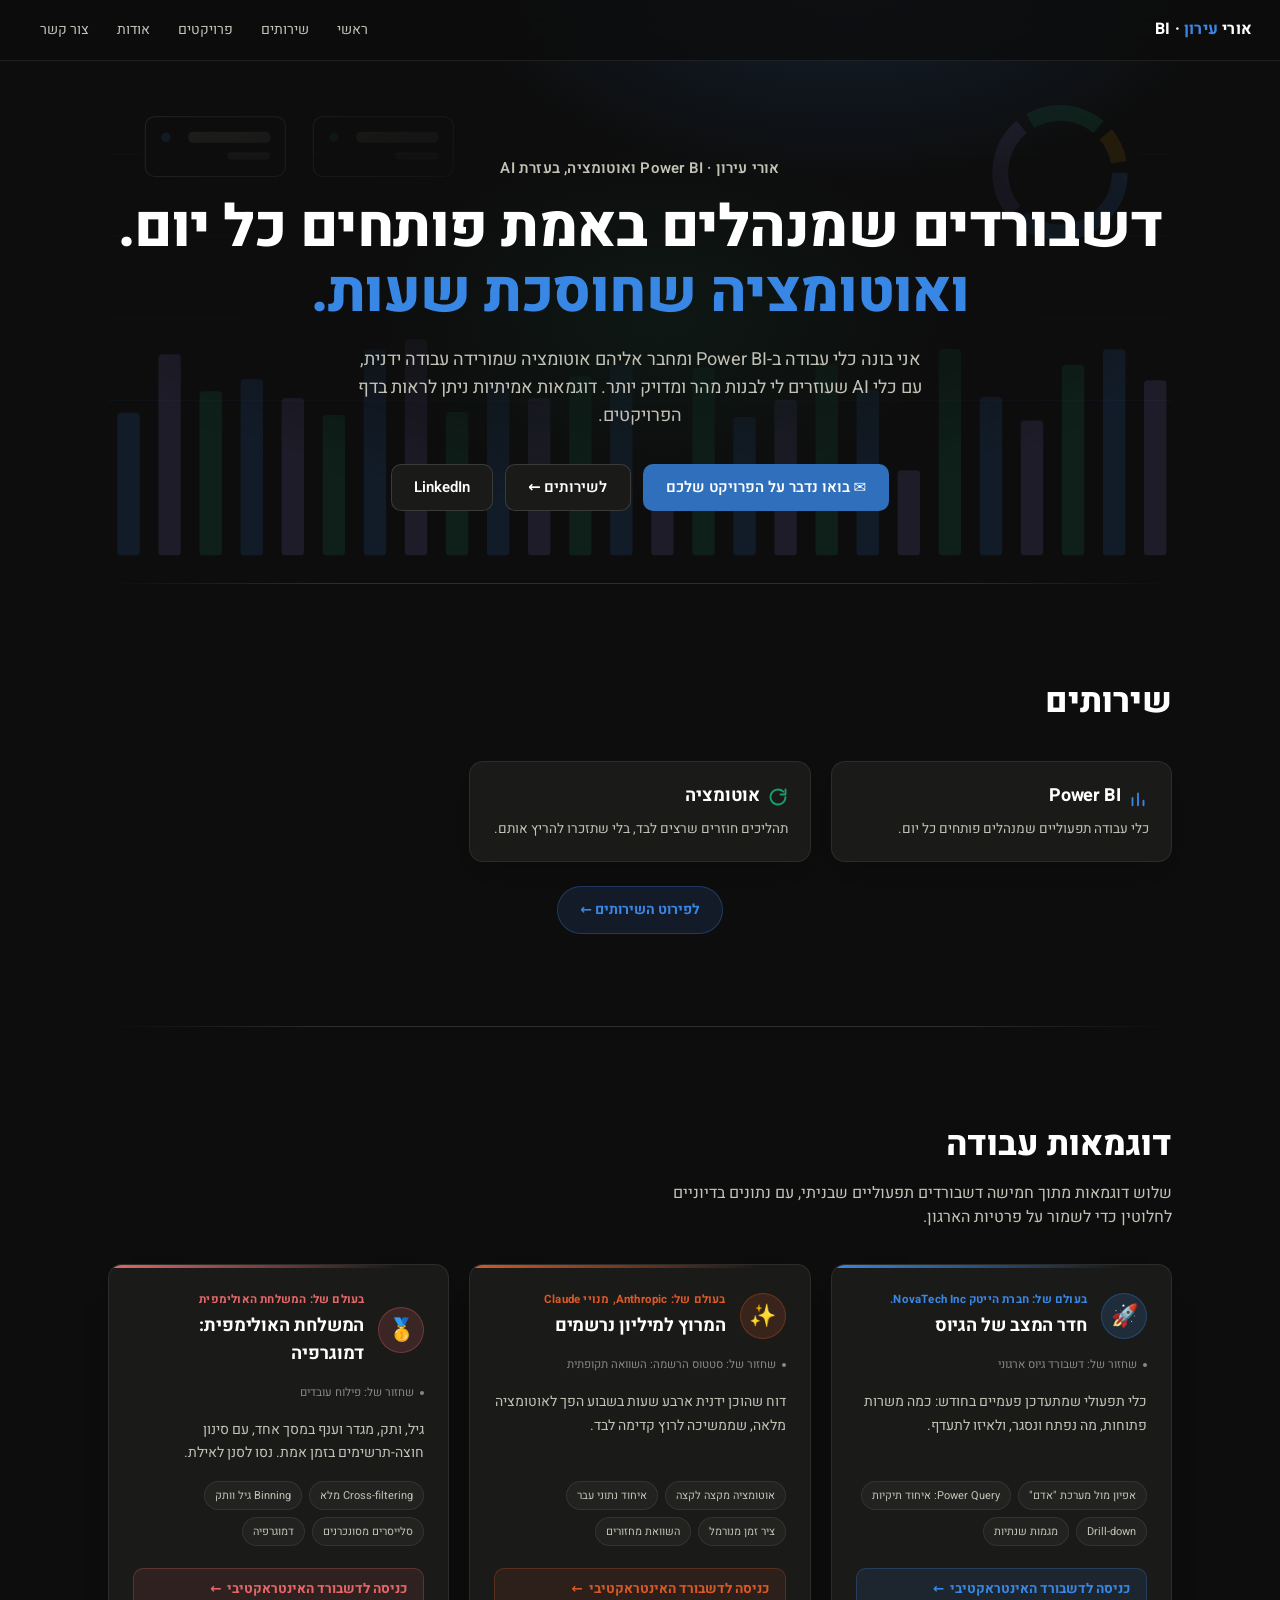
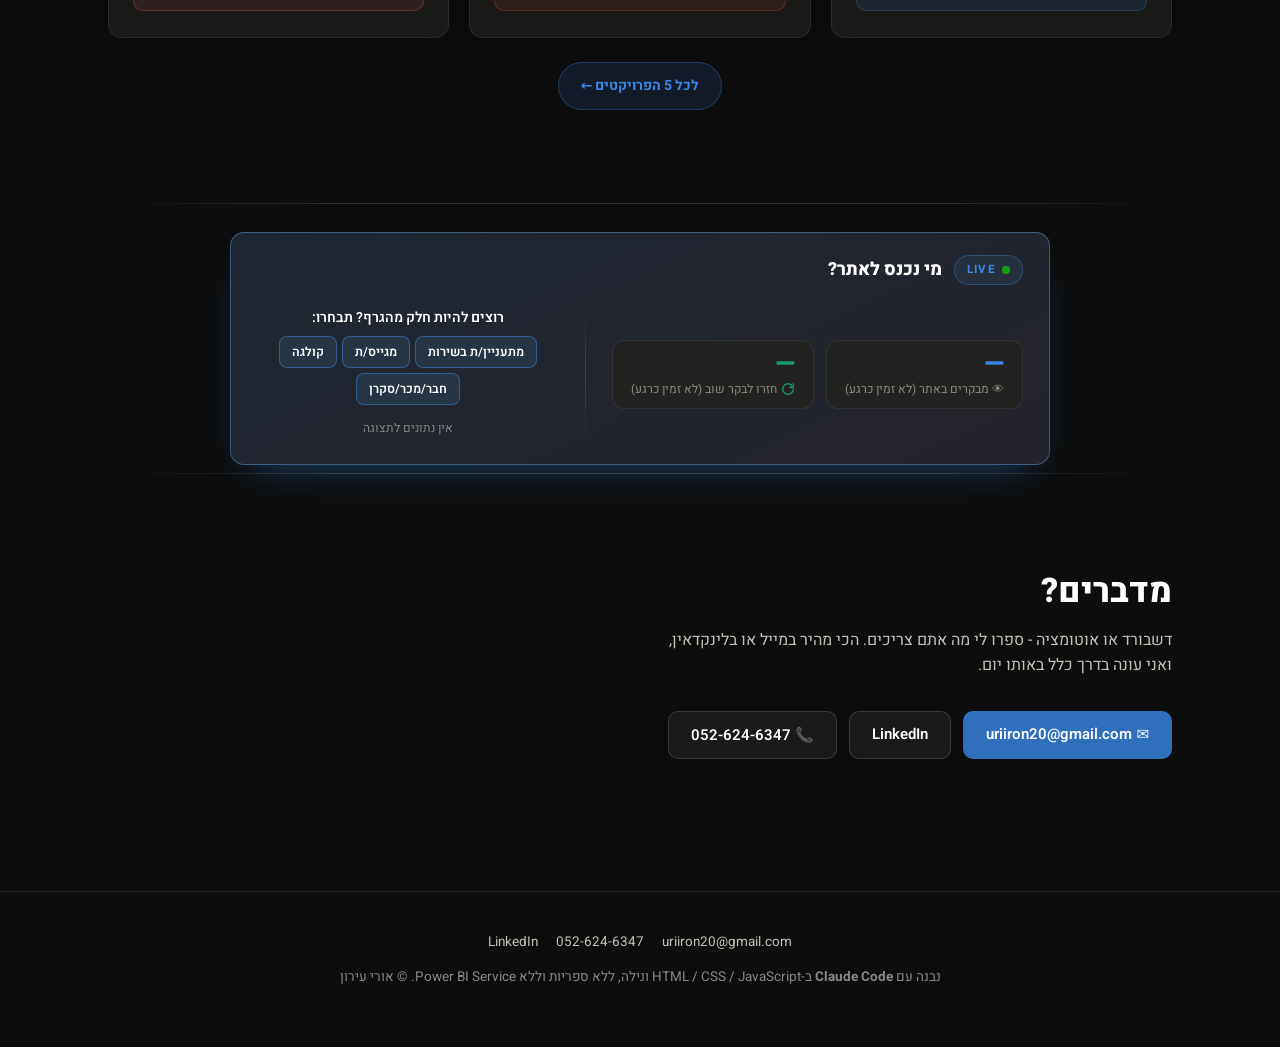
==== commit a55e5b4f: "Enforce design-system rules: drop hero violet, section eyebrows, emoji step markers Removes generic " ====
--- a/index.html
+++ b/index.html
@@ -57,7 +57,6 @@
 
   <section class="block" id="services-teaser">
     <div class="section-head">
-      <div class="kicker">SERVICES</div>
       <h2>שירותים</h2>
     </div>
     <div class="services-grid mini">
@@ -75,7 +74,6 @@
 
   <section class="block" id="projects-teaser">
     <div class="section-head">
-      <div class="kicker">PROJECTS</div>
       <h2>דוגמאות עבודה</h2>
       <p>שלוש דוגמאות מתוך חמישה דשבורדים תפעוליים שבניתי, עם נתונים בדיוניים לחלוטין
         כדי לשמור על פרטיות הארגון.</p>
@@ -107,7 +105,6 @@
 
   <section class="block" id="contact">
     <div class="section-head">
-      <div class="kicker">CONTACT</div>
       <h2>מדברים?</h2>
       <p>דשבורד או אוטומציה - ספרו לי מה אתם צריכים.
         הכי מהיר במייל או בלינקדאין, ואני עונה בדרך כלל באותו יום.</p>
@@ -214,7 +211,6 @@
     </dialog>
 
     <div class="section-head" style="margin-top:56px">
-      <div class="kicker">CERTIFICATIONS</div>
       <h2>הסמכות</h2>
     </div>
     <div class="cert-grid">
@@ -228,7 +224,6 @@
     </div>
 
     <div class="section-head" style="margin-top:56px">
-      <div class="kicker">HOW I WORK</div>
       <h2>מאחורי כל דשבורד</h2>
       <p>מהאפיון ועד לתחזוקה השוטפת, כולל איך אני משלב AI בדרך. הכלים מתחלפים מהר;
         מה שנשאר זה האפיון, הלוגיקה העסקית וההחלטה מה שווה להציג, שאני עושה בעצמי.</p>
@@ -247,11 +242,11 @@
           <p>Bookmarks, Drill-through, עמודי הרחבה והיררכיית מידע, כדי שמנהל ימצא תשובה בפחות מ-10 שניות.</p></div>
         <div class="process-step"><div class="num">06</div><h3>אוטומציה, הצגה ותחזוקה</h3>
           <p>סקריפט Python מתוזמן קולט את הדוח, מעבד ומעדכן את הדשבורד בלי מגע יד. את התוצר אני מציג למשתמשים ולהנהלה, ומתחזק בקצב קבוע. יש דשבורדים שמתעדכנים פעמיים בחודש.</p></div>
-        <div class="process-step"><div class="num">🔌</div><h3>חיבור Claude ל-Power BI (MCP)</h3>
+        <div class="process-step"><div class="num">07</div><h3>חיבור Claude ל-Power BI (MCP)</h3>
           <p>בעבודה השוטפת אני מחבר את Claude ישירות למודל הסמנטי של Power BI דרך MCP, לכתיבת מדדי DAX, בדיקות עקביות ותיעוד אוטומטי של המודל.</p></div>
-        <div class="process-step"><div class="num">🛡️</div><h3>נתוני דמה במקום נתוני אמת</h3>
+        <div class="process-step"><div class="num">08</div><h3>נתוני דמה במקום נתוני אמת</h3>
           <p>כל דאטה באתר נוצר סינתטית בקוד, עם "סיפור" מכוון בכל דשבורד, כדי להציג את היכולות בלי לחשוף ולו שורת נתונים אחת של הארגון.</p></div>
-        <div class="process-step"><div class="num">🧠</div><h3>לומד כלי חדש כשהוא מוכיח את עצמו</h3>
+        <div class="process-step"><div class="num">09</div><h3>לומד כלי חדש כשהוא מוכיח את עצמו</h3>
           <p>אני בוחן כלים חדשים על בעיות אמיתיות מהעבודה, ומאמץ רק את מה שמחזיק. ככה נכנסו האוטומציות בפייתון, חיבור ה-MCP, וגם האתר הזה שנבנה עם Claude Code.</p></div>
       </div>
     </div>
--- a/css/style.css
+++ b/css/style.css
@@ -106,9 +106,9 @@
 }
 .hero::before {
   content: ""; position: absolute; inset: -140px 0 0;
+  /* רק s1/s2 - סגול (s5) אסור ליד ה-hero לפי כלל One-Accent-Outside-Charts ב-DESIGN.md */
   background:
     radial-gradient(560px 300px at 68% 8%, rgba(57, 135, 229, 0.16), transparent 70%),
-    radial-gradient(480px 280px at 30% 22%, rgba(144, 133, 233, 0.12), transparent 70%),
     radial-gradient(420px 260px at 52% 60%, rgba(25, 158, 112, 0.07), transparent 70%);
   pointer-events: none;
 }
@@ -119,8 +119,8 @@
 }
 .hero h1 { font-size: clamp(34px, 6vw, 58px); line-height: 1.12; font-weight: 800; letter-spacing: -0.5px; }
 .hero h1 .accent {
-  /* היה גרדיאנט על טקסט - הוחלף בהדגשה דרך צבע מלא ומשקל, כמו שאר האתר */
-  color: var(--s5); font-weight: 800;
+  /* צבע ההדגשה זהה לאקסנט האחד של האתר (כפתורים/קישורים/live) - לא צבע שלישי מהפלטה */
+  color: var(--s1); font-weight: 800;
 }
 .hero .sub {
   margin: 20px auto 0; max-width: 58ch;
@@ -166,8 +166,7 @@
 /* לווידג'ט המבקרים יש מסגרת מעוגלת משלו, ולכן הקו מורם מעליה */
 #page-home > section.visitors-live::before { top: -30px; }
 .section-head { margin-bottom: 34px; }
-.section-head .kicker { color: var(--s1); font-weight: 700; font-size: 13px; letter-spacing: 1px; }
-.section-head h2 { font-size: clamp(24px, 3.4vw, 34px); font-weight: 800; margin-top: 6px; }
+.section-head h2 { font-size: clamp(24px, 3.4vw, 34px); font-weight: 800; }
 /* 58ch: מעל ~75 תווים לשורה הקריאות בעברית יורדת */
 .section-head p { color: var(--ink-2); margin-top: 10px; max-width: 58ch; }
 
@@ -276,23 +275,17 @@
   display: flex; flex-direction: column; gap: 14px;
   transition: transform 0.25s cubic-bezier(.2,.8,.2,1), border-color 0.25s, box-shadow 0.25s;
   box-shadow: 0 14px 32px -26px rgba(0, 0, 0, 0.7);
-  overflow: hidden;
-}
-.service-card::before {
-  content: ""; position: absolute; inset: 0 0 auto 0; height: 3px;
-  background: linear-gradient(90deg, var(--accent, var(--s1)), transparent 85%);
 }
 .service-card:hover {
   transform: translateY(-6px);
   border-color: color-mix(in srgb, var(--accent, var(--s1)) 45%, var(--hairline-2));
   box-shadow: 0 24px 48px -20px rgba(0, 0, 0, 0.85);
 }
-.service-card .head { display: flex; align-items: center; gap: 14px; }
+.service-card .head { display: flex; align-items: center; gap: 9px; }
+/* אייקון בגודל הכותרת עצמה, בלי מסגרת עיגול - לא tile נפרד */
 .service-card .emoji {
-  font-size: 22px; width: 46px; height: 46px; flex: 0 0 46px;
-  display: grid; place-items: center; border-radius: 50%;
-  background: color-mix(in srgb, var(--accent, var(--s1)) 16%, transparent);
-  box-shadow: 0 0 0 1px color-mix(in srgb, var(--accent, var(--s1)) 30%, transparent) inset;
+  width: 19px; height: 19px; flex: 0 0 19px;
+  display: grid; place-items: center;
   color: var(--accent, var(--s1));
 }
 .service-card h3 { font-size: 18px; font-weight: 700; letter-spacing: -0.1px; }
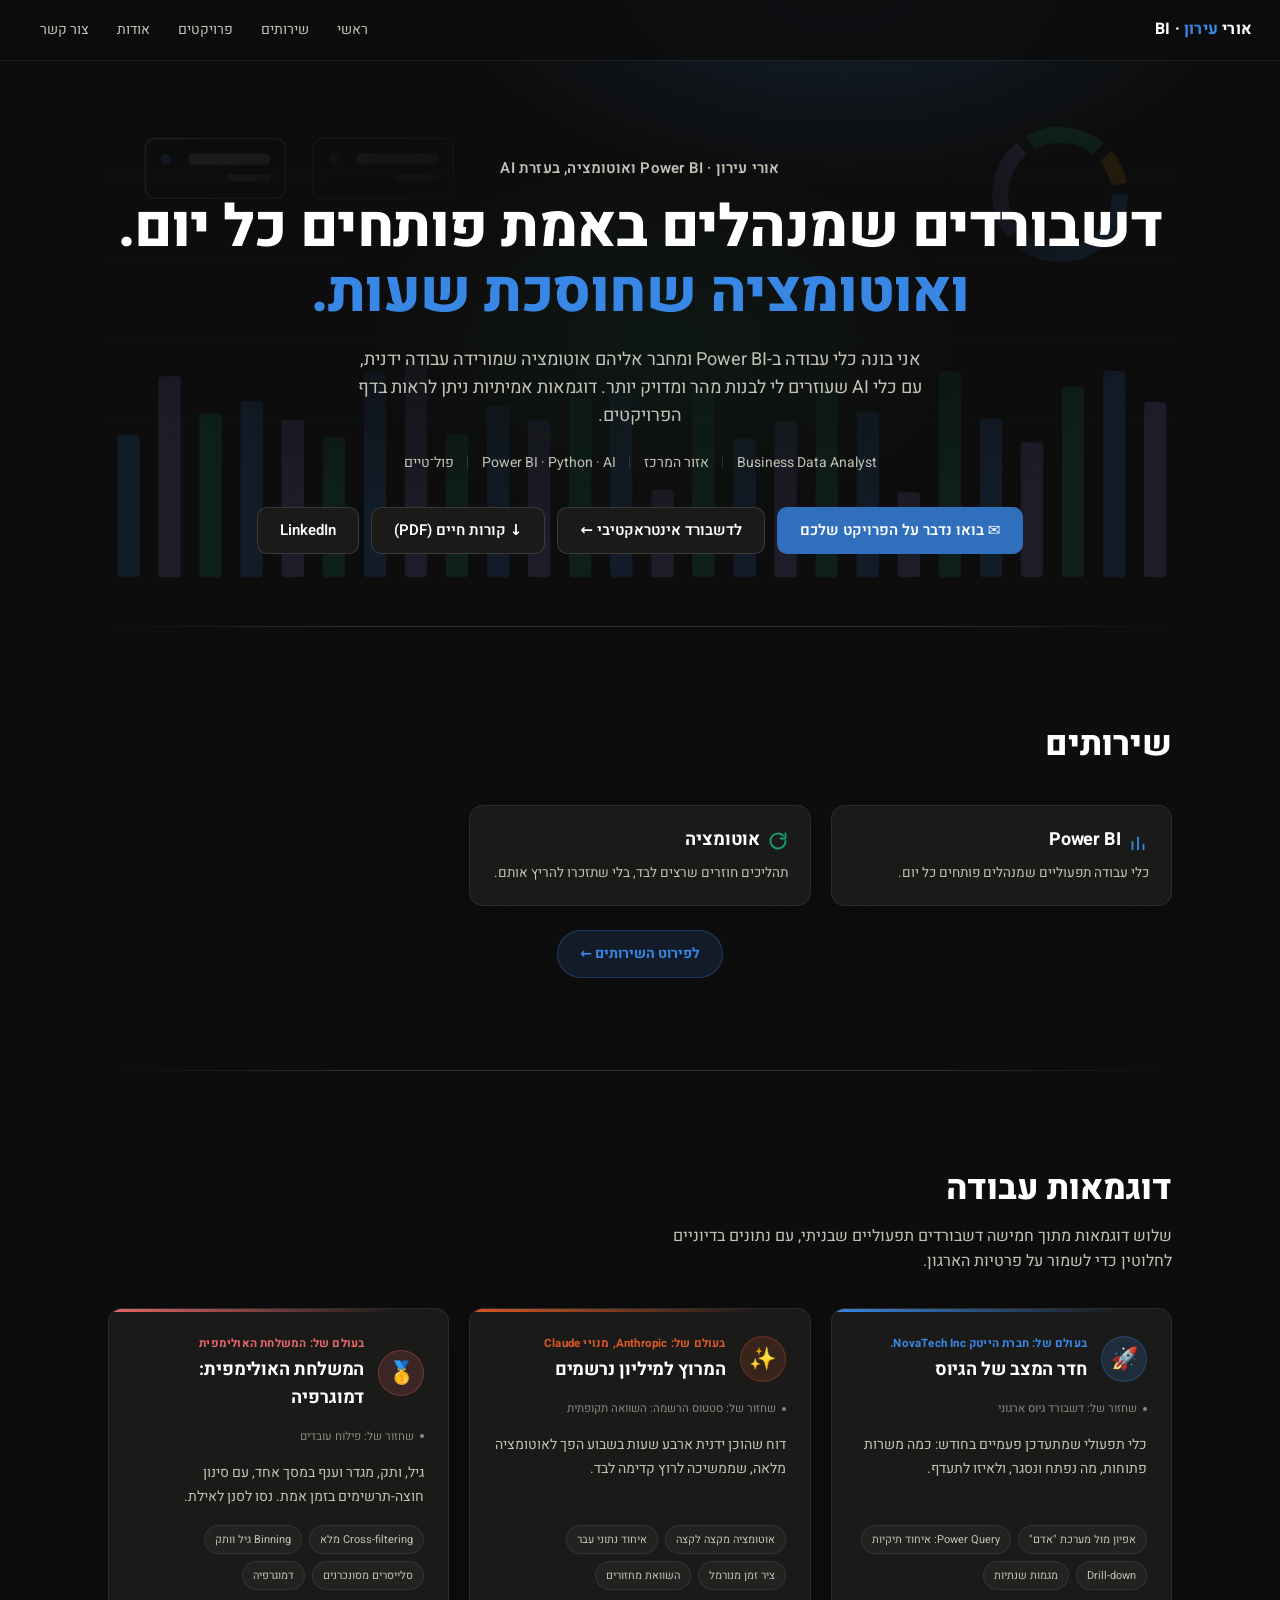
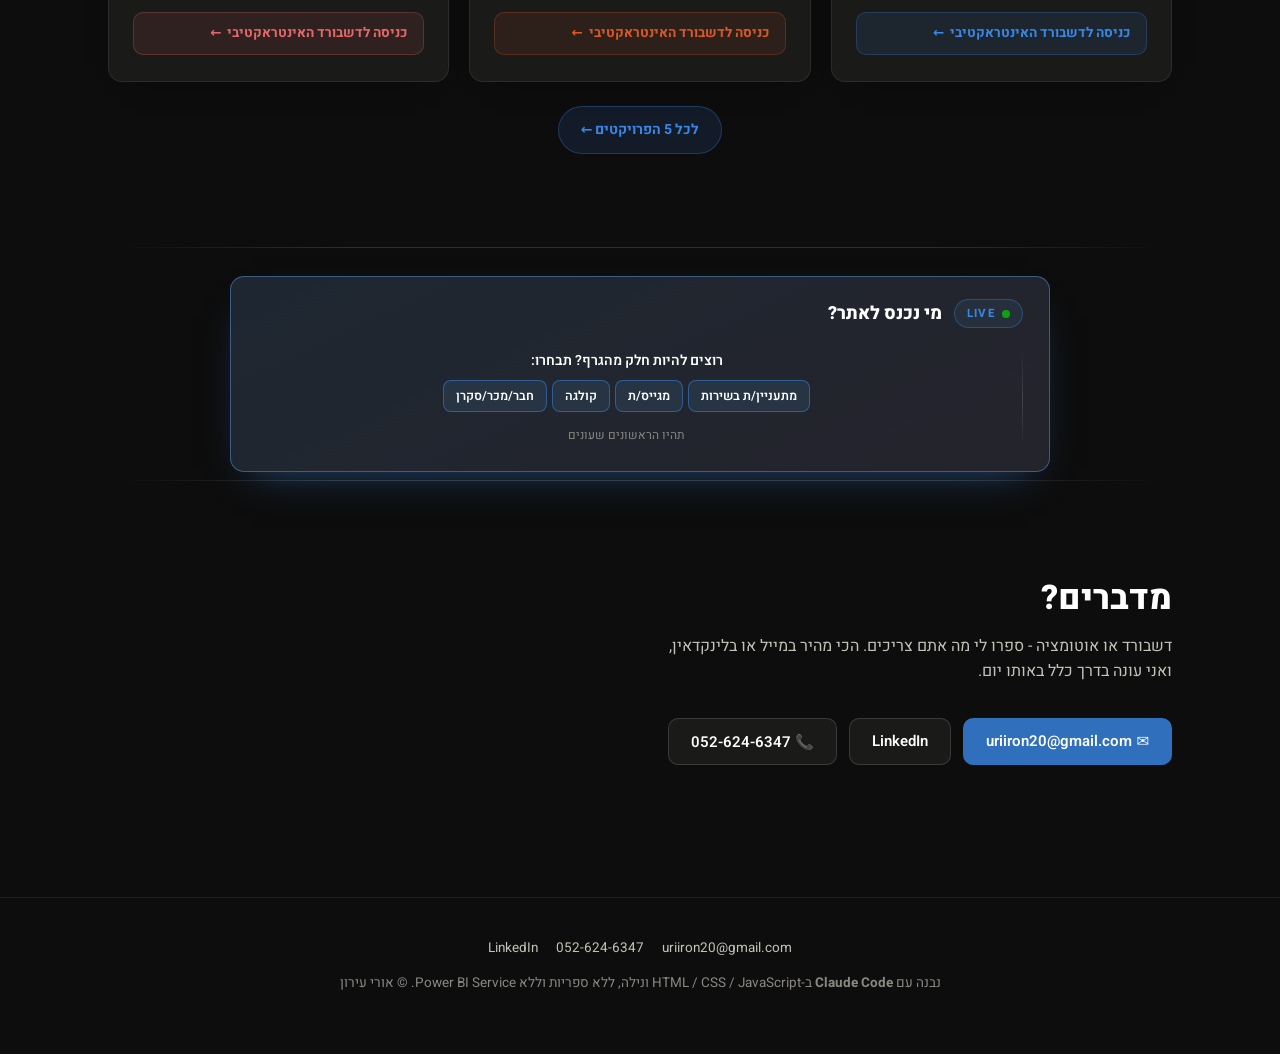
==== commit a1274191: "Fix live visitor counters and 13 recruiter-facing UX issues The visitor counters had been dead: Coun" ====
--- a/index.html
+++ b/index.html
@@ -12,7 +12,7 @@
 <link rel="preconnect" href="https://fonts.googleapis.com">
 <link rel="preconnect" href="https://fonts.gstatic.com" crossorigin>
 <link href="https://fonts.googleapis.com/css2?family=Heebo:wght@400;500;600;700;800&display=swap" rel="stylesheet">
-<link rel="stylesheet" href="css/style.css?v=51">
+<link rel="stylesheet" href="css/style.css?v=53">
 </head>
 <body>
 
@@ -48,9 +48,16 @@
       אני בונה כלי עבודה ב-Power BI ומחבר אליהם אוטומציה שמורידה עבודה ידנית, עם כלי AI שעוזרים לי
       לבנות מהר ומדויק יותר. דוגמאות אמיתיות ניתן לראות בדף הפרויקטים.
     </p>
+    <ul class="hero-status">
+      <li>Business Data Analyst</li>
+      <li>אזור המרכז</li>
+      <li>Power BI · Python · AI</li>
+      <li>פול־טיים</li>
+    </ul>
     <div class="cta">
       <a class="btn primary" href="mailto:uriiron20@gmail.com" data-copy-email>✉ בואו נדבר על הפרויקט שלכם</a>
-      <a class="btn" href="#/services">לשירותים ←</a>
+      <a class="btn" href="#/recruit">לדשבורד אינטראקטיבי ←</a>
+      <a class="btn" href="assets/Uri-Iron-CV.pdf" download>↓ קורות חיים (PDF)</a>
       <a class="btn" href="https://www.linkedin.com/in/uri-iron/" target="_blank" rel="noopener">LinkedIn</a>
     </div>
   </section>
@@ -88,7 +95,9 @@
       <h2>מי נכנס לאתר?</h2>
     </div>
     <div class="visitors-live-body">
-      <div class="visitor-counts">
+      <!-- מתחיל מוסתר: visitors.js חושף רק כשהמונה עובר את הסף (25), כדי
+           שמספר חד-ספרתי לא ישמש הוכחה חברתית שלילית -->
+      <div class="visitor-counts" id="visitor-counts" hidden>
         <div class="visitor-count-big" id="visitor-count"></div>
         <div class="visitor-count-big returning" id="visitor-returning-count"></div>
       </div>
@@ -142,7 +151,17 @@
         <p class="desc">חיבור בין מערכות, קבצים ומיילים כך שהעבודה החוזרת קורית בלי מגע יד. אני מתחזק
           אוטומציה כזו בעבודה שלי, וזה חוסך לי כארבע שעות עבודה ידנית בשבוע.</p>
         <div class="tags"><span>Python</span><span>n8n</span><span>Task Scheduler</span><span>רענון נתונים אוטומטי</span></div>
+        <a class="proof-link" href="#/claude">← לדוגמה: דוח שהפך לאוטומציה מלאה</a>
       </article>
+    </div>
+
+    <div class="services-cta">
+      <h2>מה אתם צריכים?</h2>
+      <p>ספרו לי על התהליך שלוקח לכם יותר מדי זמן, ואני אגיד אם ואיך אפשר לקצר אותו.</p>
+      <div class="cta">
+        <a class="btn primary" href="mailto:uriiron20@gmail.com" data-copy-email>✉ uriiron20@gmail.com</a>
+        <a class="btn" href="https://www.linkedin.com/in/uri-iron/" target="_blank" rel="noopener">LinkedIn</a>
+      </div>
     </div>
   </div>
 </div>
@@ -157,10 +176,22 @@
       </div>
     </div>
     <h2 class="sr-only">אודות אורי עירון</h2>
-    <p class="projects-intro">אני אנליסט BI ומפתח אוטומציות במוסד אקדמי גדול. אני מוביל שם דשבורדים
-      ודוחות תפעוליים בגיוס, היעדרויות והרשמת סטודנטים, ובונה סביבם אוטומציות שחוסכות לי כארבע שעות
-      עבודה ידנית בשבוע. הדשבורד הטוב ביותר הוא זה שעוזר למישהו לקבל החלטה טובה יותר.
-      מעבר לעבודה השוטפת אני עוזר לעסקים לבנות דשבורדים ואוטומציות דומות, עם כלי AI שעוזרים לי לעבוד מהר יותר.</p>
+    <div class="about-lead">
+      <!-- להחלפה בתמונה אמיתית: assets/uri.jpg (ריבוע, לפחות 400x400) -->
+      <img class="about-photo" src="assets/uri.jpg" alt="אורי עירון" width="132" height="132"
+           onerror="this.closest('.about-lead').classList.add('no-photo')">
+      <div class="about-text">
+        <p>אני Business Data Analyst באוניברסיטת אריאל. חמישה דשבורדים שלי רצים שם בפרודקשן:
+          גיוס ותכנון תקנים, היעדרויות, הרשמת סטודנטים, פילוח סגל בכיר ופילוח עובדים.</p>
+        <p>בדשבורד אחד יש מעל 60 מדדי DAX, ויזואל מותאם ושלוש שכבות Bookmarks. דוח ההרשמה
+          לקח ארבע שעות עבודה ידנית בשבוע, ובניתי לו pipeline בפייתון שמתוזמן ב-Task Scheduler,
+          קולט את הדוחות מהמייל, מנקה ומעדכן את הדשבורד בלי נגיעה ידנית. אלה ארבע שעות בשבוע
+          שחזרו לצוות.</p>
+        <p>בניתי גם צ'אטבוט RAG לאוניברסיטה מקצה לקצה, עם FastAPI ו-Gemini, חבילת QA של 28 מקרי
+          בדיקה ובדיקת רגרסיה להזרקת פרומפטים. היעד שאני מודד לפיו דוח: שמנהל ימצא את התשובה
+          בפחות מעשר שניות.</p>
+      </div>
+    </div>
     <button type="button" class="btn skills-open-btn" data-open-skills>לצפייה בכל הכלים והטכנולוגיות ↓</button>
     <dialog class="skills-modal" data-skills-modal>
       <div class="skills-modal-head">
@@ -221,6 +252,12 @@
           <div class="issuer">Udemy · 17 שעות · יולי 2026</div>
         </div>
       </a>
+      <div class="cert-card">
+        <span class="ic" aria-hidden="true">🎓</span>
+        <div class="body">
+          <div class="name">Machine Learning with Python: Foundations</div>
+        </div>
+      </div>
     </div>
 
     <div class="section-head" style="margin-top:56px">
@@ -274,7 +311,7 @@
       הפרויקטים האמיתיים שבניתי ב-Power BI. הדשבורדים רצים <b>ישירות בדפדפן</b>, ללא Power BI Service.</div>
     </div>
     <div class="slicer-bar home-slicer">
-      <div class="slicer"><label>סינון לפי סוג פרוייקט</label><div id="projects-slicer"></div></div>
+      <div class="slicer"><label>סינון לפי סוג פרויקט</label><div id="projects-slicer"></div></div>
       <span class="showing" id="projects-count" role="status"></span>
     </div>
     <div class="projects-grid" id="projects-grid"></div>
@@ -297,17 +334,17 @@
   <div>נבנה עם <b>Claude Code</b> ב-HTML / CSS / JavaScript ונילה, ללא ספריות וללא Power BI Service. © אורי עירון</div>
 </footer>
 
-<script src="js/charts.js?v=21"></script>
-<script src="js/shell.js?v=19"></script>
+<script src="js/charts.js?v=22"></script>
+<script src="js/shell.js?v=20"></script>
 <script src="js/data.js?v=17"></script>
 <script src="js/dash-recruit.js?v=18"></script>
 <script src="js/dash-hogwarts.js?v=16"></script>
 <script src="js/dash-claude.js?v=16"></script>
 <script src="js/dash-nasa.js?v=17"></script>
 <script src="js/dash-olympic.js?v=17"></script>
-<script src="js/carousel.js?v=8"></script>
+<script src="js/carousel.js?v=9"></script>
 <script src="js/main.js?v=28"></script>
-<script src="js/visitors.js?v=27"></script>
+<script src="js/visitors.js?v=31"></script>
 <script src="js/skills-modal.js?v=1"></script>
 </body>
 </html>
--- a/css/style.css
+++ b/css/style.css
@@ -22,6 +22,7 @@
   --critical: #e05555;
   --radius: 14px;
   --radius-s: 10px;
+  --ease-out: cubic-bezier(.2, .8, .2, 1);
   --font: "Heebo", "Segoe UI", system-ui, -apple-system, "Helvetica Neue", Arial, sans-serif;
 }
 
@@ -50,16 +51,20 @@
 .topnav nav { display: flex; gap: 4px; margin-inline-start: auto; }
 .topnav nav a {
   text-decoration: none; color: var(--ink-2); font-size: 14px;
-  padding: 7px 12px; border-radius: 8px; transition: 0.15s;
+  padding: 7px 12px; border-radius: 8px;
+  transition: color 0.15s ease, background 0.15s ease, transform 0.1s ease-out;
 }
 .topnav nav a:hover { color: var(--ink); background: var(--surface-2); }
+.topnav nav a:active { transform: scale(0.96); }
 .contact-menu { position: relative; }
 .contact-toggle {
   background: none; border: none; font: inherit;
   text-decoration: none; color: var(--ink-2); font-size: 14px;
-  padding: 7px 12px; border-radius: 8px; transition: 0.15s;
+  padding: 7px 12px; border-radius: 8px;
+  transition: color 0.15s ease, background 0.15s ease, transform 0.1s ease-out;
 }
 .contact-toggle:hover, .contact-toggle[aria-expanded="true"] { color: var(--ink); background: var(--surface-2); }
+.contact-toggle:active { transform: scale(0.96); }
 .contact-options {
   position: absolute; top: calc(100% + 6px); inset-inline-end: 0;
   display: flex; flex-direction: column; min-width: 200px;
@@ -131,9 +136,12 @@
   display: inline-flex; align-items: center; gap: 8px;
   padding: 11px 22px; border-radius: 10px; font-size: 15px; font-weight: 600;
   border: 1px solid var(--hairline-2); background: var(--surface); color: var(--ink);
-  text-decoration: none; transition: 0.15s;
+  text-decoration: none;
+  transition: background 0.15s ease, transform 0.12s var(--ease-out);
 }
 .btn:hover { background: var(--surface-2); transform: translateY(-1px); }
+.btn:active { transform: scale(0.97); }
+.btn:hover:active { transform: translateY(-1px) scale(0.97); }
 /* s1 המקורי מול טקסט לבן היה 3.6:1, וה-hover הבהיר עוד יותר ירד ל-3:1 - שניהם מתחת ל-AA.
    מכהים את שניהם, עם ה-hover כהה מעט יותר מהבסיס (התכהות בלחיצה/הובר, לא הבהרה) */
 .btn.primary { background: color-mix(in srgb, var(--s1) 82%, black); border-color: transparent; }
@@ -193,9 +201,11 @@
 .skills-modal-close {
   width: 32px; height: 32px; border-radius: 50%; flex: 0 0 auto;
   background: var(--surface-2); border: 1px solid var(--hairline); color: var(--ink-2);
-  font-size: 14px; display: grid; place-items: center; transition: 0.15s;
+  font-size: 14px; display: grid; place-items: center;
+  transition: color 0.15s ease, border-color 0.15s ease, transform 0.1s ease-out;
 }
 .skills-modal-close:hover { color: var(--ink); border-color: var(--hairline-2); }
+.skills-modal-close:active { transform: scale(0.9); }
 .skills-groups { display: grid; grid-template-columns: repeat(auto-fit, minmax(210px, 1fr)); gap: 24px 28px; }
 .skills-groups h3 { font-size: 15px; margin-bottom: 14px; color: var(--ink); }
 .chips { display: flex; flex-wrap: wrap; gap: 8px; }
@@ -217,7 +227,15 @@
   transition: transform 0.25s cubic-bezier(.2,.8,.2,1), border-color 0.25s, box-shadow 0.25s, background 0.25s;
   box-shadow: 0 14px 32px -26px rgba(0, 0, 0, 0.7);
   overflow: hidden;
-}
+  animation: cardIn 320ms var(--ease-out) both;
+}
+@keyframes cardIn { from { opacity: 0; transform: translateY(8px); } to { opacity: 1; transform: none; } }
+.proj-card:nth-child(1) { animation-delay: 0ms; }
+.proj-card:nth-child(2) { animation-delay: 40ms; }
+.proj-card:nth-child(3) { animation-delay: 80ms; }
+.proj-card:nth-child(4) { animation-delay: 120ms; }
+.proj-card:nth-child(5) { animation-delay: 160ms; }
+.proj-card:nth-child(n+6) { animation-delay: 200ms; }
 .proj-card::before {
   content: ""; position: absolute; inset: 0 0 auto 0; height: 3px;
   background: linear-gradient(90deg, var(--accent, var(--s1)), transparent 85%);
@@ -275,7 +293,14 @@
   display: flex; flex-direction: column; gap: 14px;
   transition: transform 0.25s cubic-bezier(.2,.8,.2,1), border-color 0.25s, box-shadow 0.25s;
   box-shadow: 0 14px 32px -26px rgba(0, 0, 0, 0.7);
-}
+  animation: cardIn 320ms var(--ease-out) both;
+}
+.service-card:nth-child(1) { animation-delay: 0ms; }
+.service-card:nth-child(2) { animation-delay: 40ms; }
+.service-card:nth-child(3) { animation-delay: 80ms; }
+.service-card:nth-child(4) { animation-delay: 120ms; }
+.service-card:nth-child(5) { animation-delay: 160ms; }
+.service-card:nth-child(n+6) { animation-delay: 200ms; }
 .service-card:hover {
   transform: translateY(-6px);
   border-color: color-mix(in srgb, var(--accent, var(--s1)) 45%, var(--hairline-2));
@@ -305,7 +330,12 @@
 .service-card.mini .desc { font-size: 13.5px; }
 
 /* ---------- הסמכות ---------- */
-.cert-grid { display: grid; grid-template-columns: repeat(auto-fill, minmax(260px, 1fr)); gap: 16px; }
+/* max-width כדי שההסמכות ימלאו את השורה שלהן במקום להשאיר חצי סקשן ריק.
+   הוספת הסמכה שלישית פשוט תגלוש לשורה שנייה. */
+.cert-grid {
+  display: grid; grid-template-columns: repeat(auto-fill, minmax(260px, 1fr));
+  gap: 16px; max-width: 760px;
+}
 .cert-card {
   display: flex; align-items: center; gap: 14px;
   background: var(--surface); border: 1px solid var(--hairline);
@@ -319,6 +349,65 @@
 /* כרטיס ממתין לתוכן אמיתי - לא בודים תעודה, מסמנים חזותית שזה בדרך */
 .cert-card.pending { border-style: dashed; border-color: var(--hairline-2); background: transparent; }
 .cert-card.pending .name { color: var(--ink-2); }
+
+/* ---------- שורת סטטוס בהירו ---------- */
+.hero-status {
+  list-style: none; margin: 22px auto 0; padding: 0;
+  display: flex; flex-wrap: wrap; gap: 8px 0; justify-content: center;
+  font-size: 14px; color: var(--ink-2);
+}
+.hero-status li { padding: 0 14px; position: relative; }
+.hero-status li + li::before {
+  content: ''; position: absolute; inset-inline-start: 0; top: 50%;
+  transform: translateY(-50%); width: 1px; height: 13px; background: var(--hairline-2);
+}
+
+/* ---------- אודות: תמונה + טקסט ---------- */
+.about-lead { display: flex; gap: 24px; align-items: flex-start; margin-bottom: 26px; }
+.about-photo {
+  flex: 0 0 132px; width: 132px; height: 132px;
+  border-radius: var(--radius); object-fit: cover;
+  border: 1px solid var(--hairline-2);
+}
+/* אם הקובץ עוד לא הועלה, הטקסט פשוט תופס את כל הרוחב במקום להשאיר חור */
+.about-lead.no-photo .about-photo { display: none; }
+.about-text { min-width: 0; }
+.about-text p { color: var(--ink-2); max-width: 68ch; }
+.about-text p + p { margin-top: 12px; }
+@media (max-width: 640px) {
+  .about-lead { flex-direction: column; gap: 16px; }
+}
+
+/* ---------- סגירת עמוד השירותים ---------- */
+.services-cta {
+  margin-top: 56px; padding-top: 34px;
+  border-top: 1px solid var(--hairline);
+  text-align: center;
+}
+.services-cta h2 { font-size: clamp(22px, 3vw, 30px); font-weight: 800; }
+.services-cta p { color: var(--ink-2); margin: 10px auto 0; max-width: 52ch; }
+.services-cta .cta { margin-top: 22px; display: flex; gap: 12px; justify-content: center; flex-wrap: wrap; }
+
+/* ---------- רמז אינטראקטיביות בדשבורד ---------- */
+.dash-hint {
+  display: flex; align-items: center; gap: 11px;
+  margin: 0 0 14px; padding: 11px 16px;
+  background: color-mix(in srgb, var(--s1) 11%, var(--surface));
+  border: 1px solid color-mix(in srgb, var(--s1) 38%, var(--hairline-2));
+  border-radius: var(--radius-s);
+  color: var(--ink); font-size: 14.5px;
+}
+.dash-hint[hidden] { display: none; }
+.dash-hint .ic { font-size: 17px; line-height: 1; }
+.dash-hint .tx { flex: 1; }
+.dash-hint .hint-close {
+  background: none; border: none; color: var(--ink-3);
+  font-size: 14px; line-height: 1; border-radius: 6px;
+  width: 44px; height: 44px; display: grid; place-items: center;
+  flex: 0 0 44px; margin-block: -11px;
+}
+.dash-hint .hint-close:hover { color: var(--ink); background: var(--surface-2); }
+
 
 /* ---------- תצוגה מקדימה של פרויקטים/שירותים בעמוד הבית ---------- */
 .teaser-more { margin-top: 24px; text-align: center; }
@@ -366,6 +455,17 @@
   flex: 0 0 auto; width: var(--card-w);
   transition: box-shadow 0.2s, border-color 0.2s;
 }
+/* פקד עצירה: hover לבדו לא מספיק, במגע ובמקלדת אין דרך אחרת לעצור כדי לקרוא */
+.carousel-toggle {
+  align-self: flex-start;
+  min-width: 44px; min-height: 44px;
+  display: inline-grid; place-items: center;
+  background: var(--surface); color: var(--ink-2);
+  border: 1px solid var(--hairline-2); border-radius: var(--radius-s);
+  font-size: 12px; line-height: 1;
+}
+.carousel-toggle:hover { background: var(--surface-2); color: var(--ink); }
+.carousel-toggle:focus-visible { outline: 2px solid var(--s1); outline-offset: 2px; }
 
 /* ---------- פוטר ---------- */
 footer {
@@ -401,6 +501,9 @@
   display: flex; align-items: center; gap: 26px; flex-wrap: wrap;
 }
 .visitor-counts { flex: 0 0 auto; display: flex; gap: 12px; flex-wrap: wrap; }
+/* חובה: display המפורש למעלה גובר על [hidden] של דפדפן, ובלעדי השורה הזו
+   הסתרת המספרים עד הסף פשוט לא עובדת */
+.visitor-counts[hidden] { display: none; }
 .visitor-count-big {
   display: flex; flex-direction: column; gap: 3px;
   background: var(--surface-2); border: 1px solid var(--hairline);
@@ -440,7 +543,12 @@
    עמוד דשבורד
    ============================================================ */
 .page { display: none; }
-.page.active { display: block; }
+.page.active {
+  display: block;
+  opacity: 1;
+  transition: opacity 200ms var(--ease-out), display 200ms allow-discrete;
+  @starting-style { opacity: 0; }
+}
 
 .dash-wrap { max-width: 1240px; margin: 0 auto; padding: 22px 20px 80px; }
 
@@ -452,9 +560,11 @@
   display: inline-flex; align-items: center; gap: 7px;
   background: var(--surface); border: 1px solid var(--hairline-2);
   color: var(--ink-2); border-radius: 10px; padding: 8px 15px; font-size: 13.5px;
-  text-decoration: none; transition: 0.15s;
+  text-decoration: none;
+  transition: color 0.15s ease, background 0.15s ease, transform 0.1s ease-out;
 }
 .back-btn:hover { color: var(--ink); background: var(--surface-2); }
+.back-btn:active { transform: scale(0.96); }
 .dash-head .title-box h1 { font-size: clamp(19px, 3vw, 26px); font-weight: 800; }
 .dash-head .title-box .sub { font-size: 13px; color: var(--ink-3); }
 .dash-head .badge {
@@ -499,9 +609,11 @@
 .dash-tabs button {
   background: var(--surface); border: 1px solid var(--hairline);
   color: var(--ink-2); font-size: 13.5px; font-weight: 600;
-  padding: 9px 18px; border-radius: 10px; transition: 0.15s;
+  padding: 9px 18px; border-radius: 10px;
+  transition: color 0.15s ease, background 0.15s ease, border-color 0.15s ease, transform 0.1s ease-out;
 }
 .dash-tabs button:hover { color: var(--ink); }
+.dash-tabs button:active { transform: scale(0.96); }
 .dash-tabs button.active {
   background: color-mix(in srgb, var(--accent, var(--s1)) 16%, var(--surface));
   border-color: color-mix(in srgb, var(--accent, var(--s1)) 55%, transparent);
@@ -631,7 +743,10 @@
   text-align: start; padding: 8px 10px; font-weight: 700; cursor: pointer; white-space: nowrap;
   border-bottom: 1px solid var(--hairline-2); user-select: none;
 }
-table.viz-table th .si { color: var(--s1); font-size: 10px; }
+/* חץ המיון היה --s1 (#3987e5) על --surface-2, כלומר יחס 4.38 - מתחת ל-4.5
+   של AA. 12px עדיין נחשב טקסט רגיל ולכן הגודל לבדו לא פותר; מבהירים את
+   הכחול ל-#4a93e8 שנותן 5.03 על אותו רקע ונשאר באותו גוון. */
+table.viz-table th .si { color: #4a93e8; font-size: 12px; }
 table.viz-table td {
   padding: 7px 10px; border-bottom: 1px solid var(--hairline); color: var(--ink-2);
   font-variant-numeric: tabular-nums; white-space: nowrap;
@@ -762,6 +877,9 @@
   .topnav nav a { padding: 8px 8px; font-size: 13px; }
   /* היחיד ששכחנו בסבב הראשון: קישור טקסט קטן בלי padding כלל */
   .slicer-bar .clear-f { padding: 13px 4px; }
+  /* קישורי הפוטר נשכחו בסבב הראשון: היו 21px גובה, מתחת ל-44px. */
+  footer .links { gap: 6px; flex-wrap: wrap; }
+  footer .links a, footer .links button { padding: 12px 10px; }
 }
 
 /* כרטיס הסיפור (התובנה) */
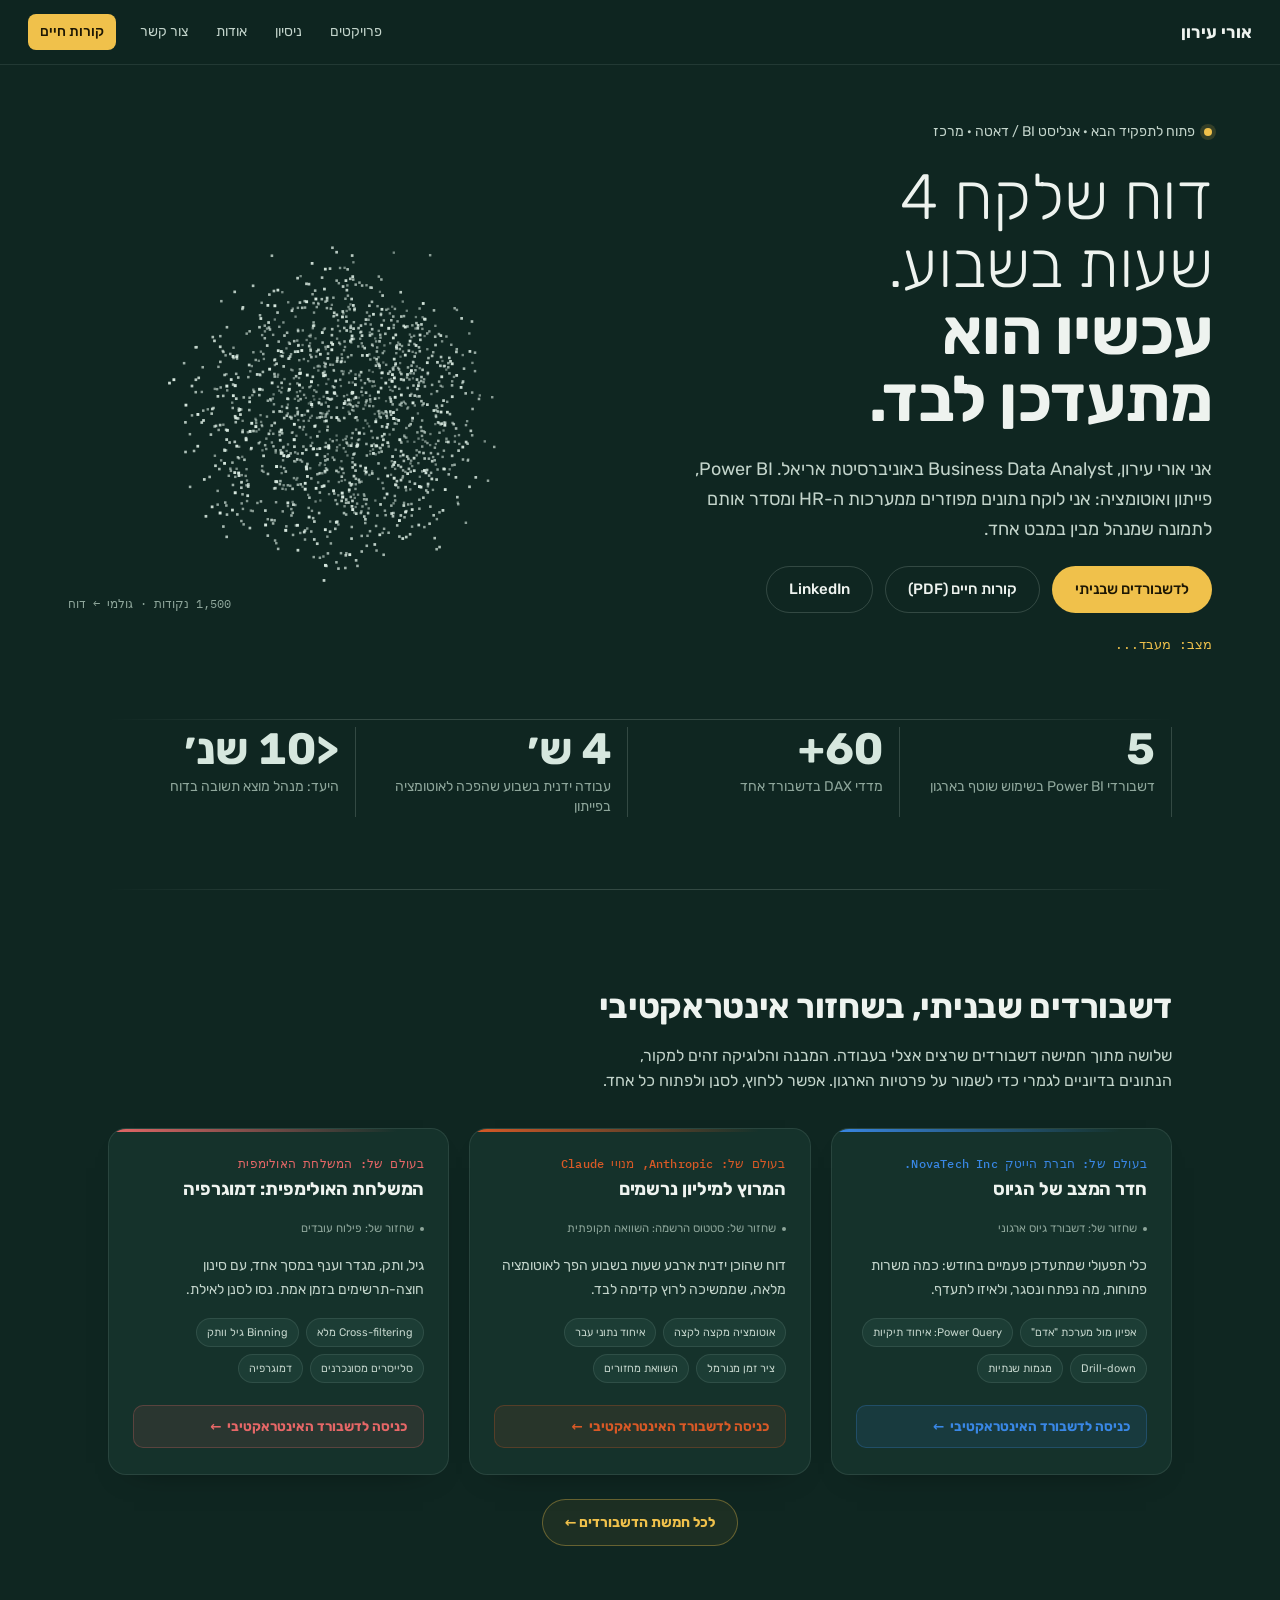
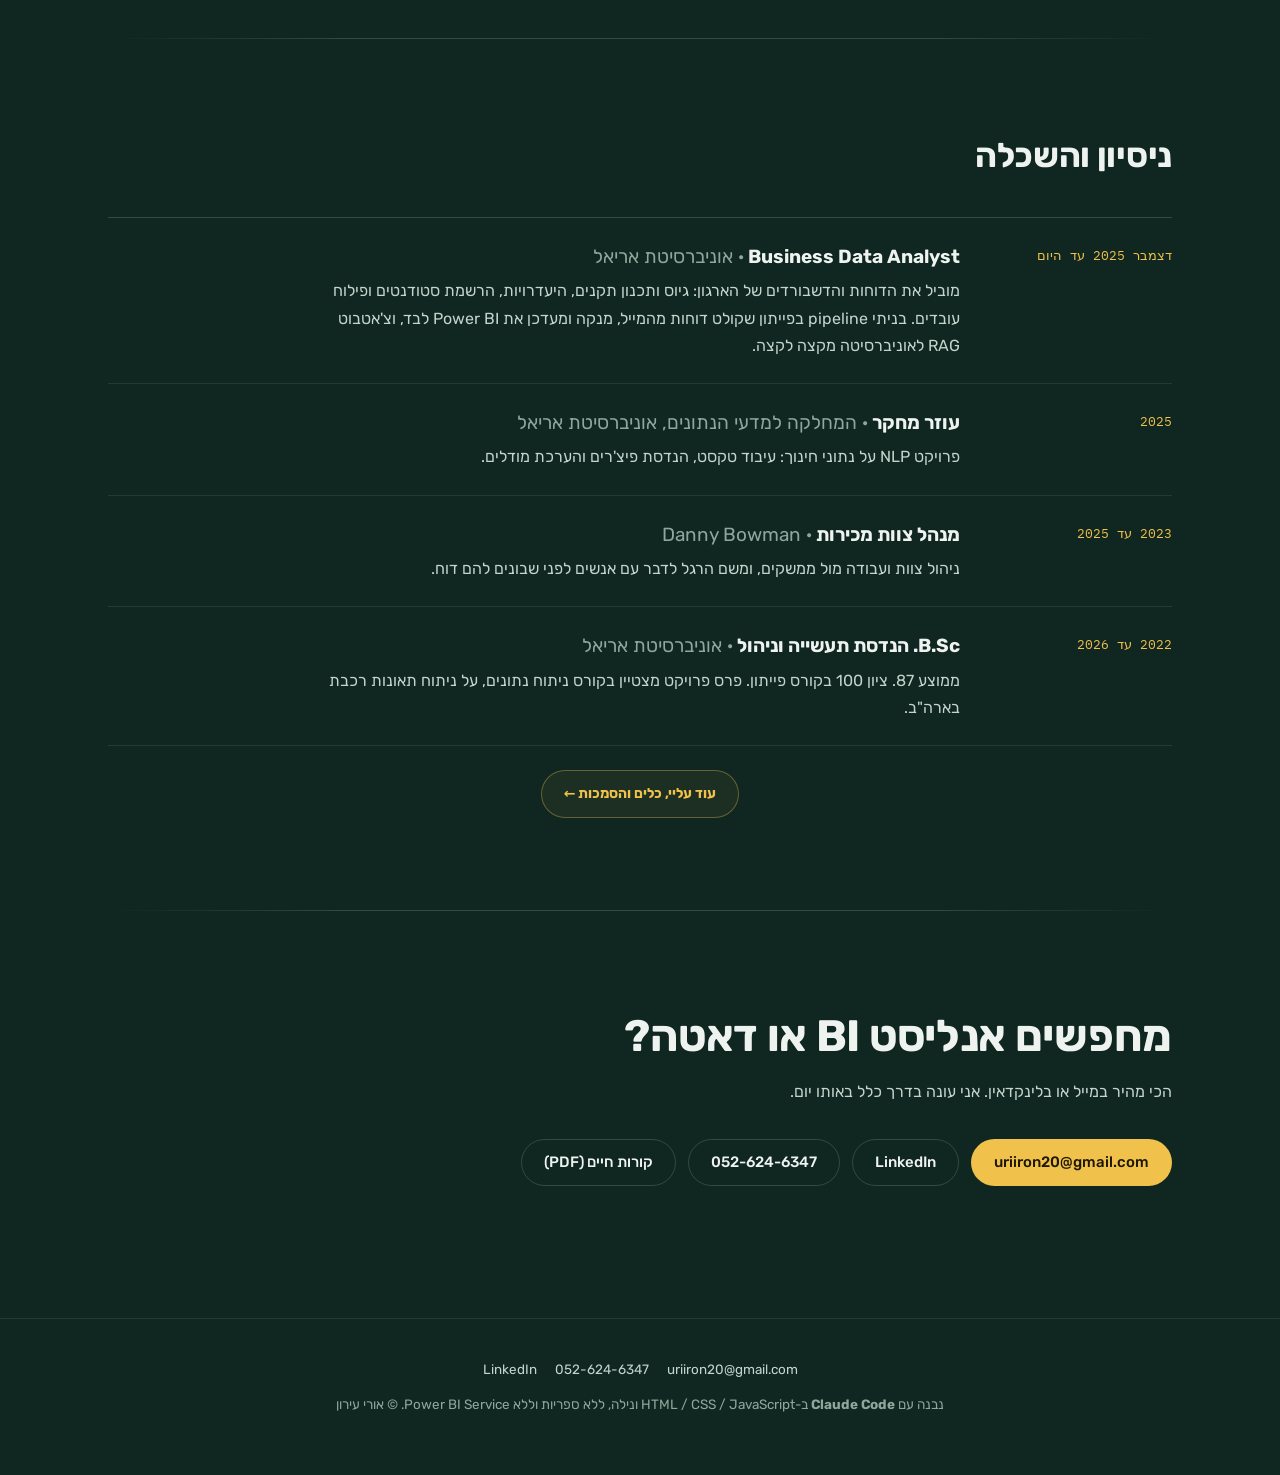
==== commit 76dec231: "Rebuild the site as a recruiter portfolio with a bottle-green design Replaces the services positioni" ====
--- a/index.html
+++ b/index.html
@@ -3,167 +3,119 @@
 <head>
 <meta charset="UTF-8">
 <meta name="viewport" content="width=device-width, initial-scale=1.0">
-<title>אורי עירון | דשבורדים ב-Power BI ואוטומציה, עם AI</title>
-<meta name="description" content="דשבורדים תפעוליים ב-Power BI ואוטומציה לתהליכי עבודה, בנויים בעזרת AI. דוגמאות עבודה אינטראקטיביות בדף הפרויקטים.">
-<meta property="og:title" content="אורי עירון | Power BI ואוטומציה">
-<meta property="og:description" content="דשבורדים ואוטומציה לעסק שלכם, בנויים בעזרת AI, עם דוגמאות עבודה אינטראקטיביות.">
+<title>אורי עירון | אנליסט דאטה ו-BI</title>
+<meta name="description" content="אורי עירון, Business Data Analyst. דשבורדי Power BI בשימוש שוטף, אוטומציה בפייתון, ושחזורים אינטראקטיביים של העבודה עם נתונים סינתטיים.">
+<meta property="og:title" content="אורי עירון | אנליסט דאטה ו-BI">
+<meta property="og:description" content="דוח שלקח 4 שעות בשבוע, ועכשיו מתעדכן לבד. Power BI, פייתון ואוטומציה.">
 <meta property="og:type" content="website">
-<link rel="icon" href="data:image/svg+xml,<svg xmlns='http://www.w3.org/2000/svg' viewBox='0 0 100 100'><text y='.9em' font-size='90'>📊</text></svg>">
+<meta name="theme-color" content="#0f2621">
+<link rel="icon" href="data:image/svg+xml,<svg xmlns='http://www.w3.org/2000/svg' viewBox='0 0 32 32'><rect width='32' height='32' rx='6' fill='%230f2621'/><rect x='7' y='17' width='4' height='8' fill='%23d6e7de'/><rect x='14' y='11' width='4' height='14' fill='%23f0c14b'/><rect x='21' y='14' width='4' height='11' fill='%23d6e7de'/></svg>">
 <link rel="preconnect" href="https://fonts.googleapis.com">
 <link rel="preconnect" href="https://fonts.gstatic.com" crossorigin>
-<link href="https://fonts.googleapis.com/css2?family=Heebo:wght@400;500;600;700;800&display=swap" rel="stylesheet">
-<link rel="stylesheet" href="css/style.css?v=53">
+<link href="https://fonts.googleapis.com/css2?family=Rubik:wght@300;400;500;700&family=IBM+Plex+Mono:wght@400;500&display=swap" rel="stylesheet">
+<link rel="stylesheet" href="css/style.css?v=54">
+<link rel="stylesheet" href="css/redesign.css?v=1">
 </head>
 <body>
 
 <a class="skip-link" href="#main">דילוג לתוכן</a>
 
 <header class="topnav">
-  <div class="brand">אורי<span> עירון</span> · BI</div>
+  <a class="brand" href="#/">אורי עירון</a>
   <nav>
-    <a href="#/" data-nav>ראשי</a>
-    <a href="#/services" data-nav>שירותים</a>
     <a href="#/projects" data-nav>פרויקטים</a>
+    <a href="#/#experience" data-nav>ניסיון</a>
     <a href="#/about" data-nav>אודות</a>
     <a href="#/#contact" data-nav>צור קשר</a>
+    <a class="nav-cv" href="assets/Uri-Iron-CV.pdf" download>קורות חיים</a>
   </nav>
 </header>
 
 <!-- ===================== עמוד הבית ===================== -->
 <div class="page active" id="page-home" role="main">
 
-  <div class="welcome-back" id="welcome-back" hidden>
-    <span class="wb-emoji" aria-hidden="true">👋</span>
-    <span class="wb-text">אני שמח לראות אותך שוב!</span>
-    <button type="button" class="wb-close" id="welcome-back-close" aria-label="סגירת ההודעה">✕</button>
-  </div>
-
-  <section class="hero">
-    <div class="ghost-dash" aria-hidden="true">
-      <svg id="gd-svg" viewBox="0 0 1200 620" preserveAspectRatio="xMidYMid slice"></svg>
-    </div>
-    <p class="hero-eyebrow" id="main">אורי עירון · Power BI ואוטומציה, בעזרת AI</p>
-    <h1>דשבורדים שמנהלים באמת פותחים כל יום.<br><span class="accent">ואוטומציה שחוסכת שעות.</span></h1>
-    <p class="sub">
-      אני בונה כלי עבודה ב-Power BI ומחבר אליהם אוטומציה שמורידה עבודה ידנית, עם כלי AI שעוזרים לי
-      לבנות מהר ומדויק יותר. דוגמאות אמיתיות ניתן לראות בדף הפרויקטים.
-    </p>
-    <ul class="hero-status">
-      <li>Business Data Analyst</li>
-      <li>אזור המרכז</li>
-      <li>Power BI · Python · AI</li>
-      <li>פול־טיים</li>
-    </ul>
-    <div class="cta">
-      <a class="btn primary" href="mailto:uriiron20@gmail.com" data-copy-email>✉ בואו נדבר על הפרויקט שלכם</a>
-      <a class="btn" href="#/recruit">לדשבורד אינטראקטיבי ←</a>
-      <a class="btn" href="assets/Uri-Iron-CV.pdf" download>↓ קורות חיים (PDF)</a>
-      <a class="btn" href="https://www.linkedin.com/in/uri-iron/" target="_blank" rel="noopener">LinkedIn</a>
-    </div>
-  </section>
-
-  <section class="block" id="services-teaser">
-    <div class="section-head">
-      <h2>שירותים</h2>
-    </div>
-    <div class="services-grid mini">
-      <article class="service-card mini" style="--accent:#3987e5">
-        <div class="head"><span class="emoji" aria-hidden="true"><svg width="22" height="22" viewBox="0 0 24 24" fill="none" stroke="currentColor" stroke-width="2" stroke-linecap="round" stroke-linejoin="round"><line x1="6" y1="20" x2="6" y2="12"/><line x1="12" y1="20" x2="12" y2="7"/><line x1="18" y1="20" x2="18" y2="15"/></svg></span><h3>Power BI</h3></div>
-        <p class="desc">כלי עבודה תפעוליים שמנהלים פותחים כל יום.</p>
-      </article>
-      <article class="service-card mini" style="--accent:#199e70">
-        <div class="head"><span class="emoji" aria-hidden="true"><svg width="20" height="20" viewBox="0 0 24 24" fill="none" stroke="currentColor" stroke-width="2.2" stroke-linecap="round" stroke-linejoin="round"><path d="M21 12a9 9 0 1 1-2.64-6.36"/><path d="M21 3v6h-6"/></svg></span><h3>אוטומציה</h3></div>
-        <p class="desc">תהליכים חוזרים שרצים לבד, בלי שתזכרו להריץ אותם.</p>
-      </article>
-    </div>
-    <div class="teaser-more"><a class="section-more-link" href="#/services">לפירוט השירותים ←</a></div>
+  <section class="hero2" id="main">
+    <div class="hero2-copy">
+      <span class="hero2-status"><i aria-hidden="true"></i>פתוח לתפקיד הבא · אנליסט BI / דאטה · מרכז</span>
+      <h1>דוח שלקח 4 שעות בשבוע. <b>עכשיו הוא מתעדכן לבד.</b></h1>
+      <p>אני אורי עירון, Business Data Analyst באוניברסיטת אריאל. Power BI, פייתון ואוטומציה: אני לוקח נתונים מפוזרים ממערכות ה-HR ומסדר אותם לתמונה שמנהל מבין במבט אחד.</p>
+      <div class="hero2-cta">
+        <a class="btn primary" href="#/projects">לדשבורדים שבניתי</a>
+        <a class="btn ghost" href="assets/Uri-Iron-CV.pdf" download>קורות חיים (PDF)</a>
+        <a class="btn ghost" href="https://www.linkedin.com/in/uri-iron/" target="_blank" rel="noopener">LinkedIn</a>
+      </div>
+      <span class="hero2-phase" id="hero-phase" aria-hidden="true">מצב: נתונים גולמיים</span>
+    </div>
+    <div class="hero2-viz" aria-hidden="true">
+      <canvas id="hero-canvas"></canvas>
+      <span class="hero2-cap">1,500 נקודות · גולמי ← דוח</span>
+    </div>
+  </section>
+
+  <section class="facts" aria-label="במספרים">
+    <div class="fact"><strong>5</strong><span>דשבורדי Power BI בשימוש שוטף בארגון</span></div>
+    <div class="fact"><strong>60+</strong><span>מדדי DAX בדשבורד אחד</span></div>
+    <div class="fact"><strong>4 ש׳</strong><span>עבודה ידנית בשבוע שהפכה לאוטומציה בפייתון</span></div>
+    <div class="fact"><strong>&lt;10 שנ׳</strong><span>היעד: מנהל מוצא תשובה בדוח</span></div>
   </section>
 
   <section class="block" id="projects-teaser">
     <div class="section-head">
-      <h2>דוגמאות עבודה</h2>
-      <p>שלוש דוגמאות מתוך חמישה דשבורדים תפעוליים שבניתי, עם נתונים בדיוניים לחלוטין
-        כדי לשמור על פרטיות הארגון.</p>
+      <h2>דשבורדים שבניתי, בשחזור אינטראקטיבי</h2>
+      <p>שלושה מתוך חמישה דשבורדים שרצים אצלי בעבודה. המבנה והלוגיקה זהים למקור, הנתונים בדיוניים לגמרי כדי לשמור על פרטיות הארגון. אפשר ללחוץ, לסנן ולפתוח כל אחד.</p>
     </div>
     <div class="projects-grid" id="projects-teaser-grid"></div>
-    <div class="teaser-more"><a class="section-more-link" href="#/projects">לכל 5 הפרויקטים ←</a></div>
-  </section>
-
-  <section class="visitors-live">
-    <div class="visitors-live-head">
-      <span class="live-badge"><span class="live-dot"></span><span class="kicker">LIVE</span></span>
-      <h2>מי נכנס לאתר?</h2>
-    </div>
-    <div class="visitors-live-body">
-      <!-- מתחיל מוסתר: visitors.js חושף רק כשהמונה עובר את הסף (25), כדי
-           שמספר חד-ספרתי לא ישמש הוכחה חברתית שלילית -->
-      <div class="visitor-counts" id="visitor-counts" hidden>
-        <div class="visitor-count-big" id="visitor-count"></div>
-        <div class="visitor-count-big returning" id="visitor-returning-count"></div>
-      </div>
-      <div class="visitors-live-divider" aria-hidden="true"></div>
-      <div class="visitor-roles">
-        <div class="visitor-roles-prompt" id="visitor-roles-prompt">
-          <span class="visitor-roles-label">רוצים להיות חלק מהגרף? תבחרו:</span>
-          <div class="seg" id="visitor-roles-btns"></div>
-        </div>
-        <div class="visitor-roles-chart" id="visitor-roles-chart"></div>
-      </div>
-    </div>
-  </section>
-
-  <section class="block" id="contact">
+    <div class="teaser-more"><a class="section-more-link" href="#/projects">לכל חמשת הדשבורדים ←</a></div>
+  </section>
+
+  <section class="block" id="experience">
+    <div class="section-head"><h2>ניסיון והשכלה</h2></div>
+    <ol class="timeline">
+      <li>
+        <div class="when">דצמבר 2025 עד היום</div>
+        <div class="what">
+          <h3>Business Data Analyst <span>· אוניברסיטת אריאל</span></h3>
+          <p>מוביל את הדוחות והדשבורדים של הארגון: גיוס ותכנון תקנים, היעדרויות, הרשמת סטודנטים ופילוח עובדים. בניתי pipeline בפייתון שקולט דוחות מהמייל, מנקה ומעדכן את Power BI לבד, וצ'אטבוט RAG לאוניברסיטה מקצה לקצה.</p>
+        </div>
+      </li>
+      <li>
+        <div class="when">2025</div>
+        <div class="what">
+          <h3>עוזר מחקר <span>· המחלקה למדעי הנתונים, אוניברסיטת אריאל</span></h3>
+          <p>פרויקט NLP על נתוני חינוך: עיבוד טקסט, הנדסת פיצ'רים והערכת מודלים.</p>
+        </div>
+      </li>
+      <li>
+        <div class="when">2023 עד 2025</div>
+        <div class="what">
+          <h3>מנהל צוות מכירות <span>· Danny Bowman</span></h3>
+          <p>ניהול צוות ועבודה מול ממשקים, ומשם הרגל לדבר עם אנשים לפני שבונים להם דוח.</p>
+        </div>
+      </li>
+      <li>
+        <div class="when">2022 עד 2026</div>
+        <div class="what">
+          <h3>B.Sc. הנדסת תעשייה וניהול <span>· אוניברסיטת אריאל</span></h3>
+          <p>ממוצע 87. ציון 100 בקורס פייתון. פרס פרויקט מצטיין בקורס ניתוח נתונים, על ניתוח תאונות רכבת בארה"ב.</p>
+        </div>
+      </li>
+    </ol>
+    <div class="teaser-more"><a class="section-more-link" href="#/about">עוד עליי, כלים והסמכות ←</a></div>
+  </section>
+
+  <section class="block contact2" id="contact">
     <div class="section-head">
-      <h2>מדברים?</h2>
-      <p>דשבורד או אוטומציה - ספרו לי מה אתם צריכים.
-        הכי מהיר במייל או בלינקדאין, ואני עונה בדרך כלל באותו יום.</p>
+      <h2>מחפשים אנליסט BI או דאטה?</h2>
+      <p>הכי מהיר במייל או בלינקדאין. אני עונה בדרך כלל באותו יום.</p>
     </div>
     <div class="contact-actions">
-      <a class="btn primary" href="mailto:uriiron20@gmail.com" data-copy-email>✉ uriiron20@gmail.com</a>
-      <a class="btn" href="https://www.linkedin.com/in/uri-iron/" target="_blank" rel="noopener">LinkedIn</a>
-      <button type="button" class="btn" data-copy-phone>📞 052-624-6347</button>
-    </div>
-  </section>
-
-</div>
-
-<!-- ===================== עמוד שירותים ===================== -->
-<div class="page" id="page-services">
-  <div class="dash-wrap projects-page">
-    <div class="dash-head">
-      <a class="back-btn" href="#/"><svg width="15" height="15" viewBox="0 0 24 24" fill="none" stroke="currentColor" stroke-width="2.2" stroke-linecap="round" stroke-linejoin="round"><path d="M5 12h14M13 6l6 6-6 6"/></svg> חזרה</a>
-      <div class="title-box">
-        <h1>שירותים</h1>
-        <div class="sub">שני תחומים שאני עובד בהם כל יום</div>
-      </div>
-    </div>
-    <h2 class="sr-only">רשימת השירותים</h2>
-    <div class="services-grid">
-      <article class="service-card" style="--accent:#3987e5">
-        <div class="head"><span class="emoji" aria-hidden="true"><svg width="22" height="22" viewBox="0 0 24 24" fill="none" stroke="currentColor" stroke-width="2" stroke-linecap="round" stroke-linejoin="round"><line x1="6" y1="20" x2="6" y2="12"/><line x1="12" y1="20" x2="12" y2="7"/><line x1="18" y1="20" x2="18" y2="15"/></svg></span><h3>דשבורדים ב-Power BI</h3></div>
-        <p class="desc">דשבורדים תפעוליים שמנהלים פותחים כל יום כדי להחליט מה לעשות. אני בונה אותם
-          עם כלי AI שעוזרים לי לעבוד מהר ומדויק יותר. זה התחום שיש לי בו הכי הרבה ניסיון.</p>
-        <div class="tags"><span>DAX ומידול נתונים</span><span>Power Query ואוטומציה</span><span>RLS ו-Bookmarks</span></div>
-        <a class="proof-link" href="#/projects">← לדוגמאות מהפרויקטים שבניתי</a>
-      </article>
-      <article class="service-card" style="--accent:#199e70">
-        <div class="head"><span class="emoji" aria-hidden="true"><svg width="20" height="20" viewBox="0 0 24 24" fill="none" stroke="currentColor" stroke-width="2.2" stroke-linecap="round" stroke-linejoin="round"><path d="M21 12a9 9 0 1 1-2.64-6.36"/><path d="M21 3v6h-6"/></svg></span><h3>אוטומציה של תהליכי עבודה</h3></div>
-        <p class="desc">חיבור בין מערכות, קבצים ומיילים כך שהעבודה החוזרת קורית בלי מגע יד. אני מתחזק
-          אוטומציה כזו בעבודה שלי, וזה חוסך לי כארבע שעות עבודה ידנית בשבוע.</p>
-        <div class="tags"><span>Python</span><span>n8n</span><span>Task Scheduler</span><span>רענון נתונים אוטומטי</span></div>
-        <a class="proof-link" href="#/claude">← לדוגמה: דוח שהפך לאוטומציה מלאה</a>
-      </article>
-    </div>
-
-    <div class="services-cta">
-      <h2>מה אתם צריכים?</h2>
-      <p>ספרו לי על התהליך שלוקח לכם יותר מדי זמן, ואני אגיד אם ואיך אפשר לקצר אותו.</p>
-      <div class="cta">
-        <a class="btn primary" href="mailto:uriiron20@gmail.com" data-copy-email>✉ uriiron20@gmail.com</a>
-        <a class="btn" href="https://www.linkedin.com/in/uri-iron/" target="_blank" rel="noopener">LinkedIn</a>
-      </div>
-    </div>
-  </div>
+      <a class="btn primary" href="mailto:uriiron20@gmail.com" data-copy-email>uriiron20@gmail.com</a>
+      <a class="btn ghost" href="https://www.linkedin.com/in/uri-iron/" target="_blank" rel="noopener">LinkedIn</a>
+      <button type="button" class="btn ghost" data-copy-phone>052-624-6347</button>
+      <a class="btn ghost" href="assets/Uri-Iron-CV.pdf" download>קורות חיים (PDF)</a>
+    </div>
+  </section>
+
 </div>
 
 <!-- ===================== עמוד אודות ===================== -->
@@ -192,7 +144,7 @@
           בפחות מעשר שניות.</p>
       </div>
     </div>
-    <button type="button" class="btn skills-open-btn" data-open-skills>לצפייה בכל הכלים והטכנולוגיות ↓</button>
+    <button type="button" class="btn skills-open-btn" data-open-skills>לצפייה בכל הכלים והטכנולוגיות</button>
     <dialog class="skills-modal" data-skills-modal>
       <div class="skills-modal-head">
         <h3>כלים וטכנולוגיות</h3>
@@ -245,16 +197,20 @@
       <h2>הסמכות</h2>
     </div>
     <div class="cert-grid">
+      <a class="cert-card" href="https://credentials.databricks.com/d8f1cb54-2351-4e04-92b8-5b06d7be6256" target="_blank" rel="noopener">
+                <div class="body">
+          <div class="name">Academy Accreditation - Generative AI Fundamentals</div>
+          <div class="issuer">Databricks · נובמבר 2026</div>
+        </div>
+      </a>
       <a class="cert-card" href="https://ude.my/UC-8b603235-0269-4ea1-9c17-48559e9aafaf" target="_blank" rel="noopener">
-        <span class="ic" aria-hidden="true">🎓</span>
-        <div class="body">
+                <div class="body">
           <div class="name">Microsoft Power BI Desktop for Business Intelligence</div>
           <div class="issuer">Udemy · 17 שעות · יולי 2026</div>
         </div>
       </a>
       <div class="cert-card">
-        <span class="ic" aria-hidden="true">🎓</span>
-        <div class="body">
+                <div class="body">
           <div class="name">Machine Learning with Python: Foundations</div>
         </div>
       </div>
@@ -305,7 +261,7 @@
       יומיומי: סלייסרים, חיתוכים צולבים, Drill-down וכותרות דינמיות. כל אחד מהם עבר אצלי את כל הדרך:
       אפיון מול המשתמשים, בנייה, הצגה להנהלה, תחזוקה שוטפת. כל דשבורד קיבל כאן "עולם" משלו כדי שיהיה גם כיף.</p>
     <div class="data-note">
-      <span class="ic">🔒</span>
+      
       <div><b>הערה על הנתונים:</b> כדי לשמור על פרטיות הארגון, לכל דשבורד יש <b>נתוני דמה בדיוניים
       לחלוטין</b>, עם עולם תוכן משלו. המבנה, הוויזואליזציות והלוגיקה העסקית משחזרים אחד-לאחד את
       הפרויקטים האמיתיים שבניתי ב-Power BI. הדשבורדים רצים <b>ישירות בדפדפן</b>, ללא Power BI Service.</div>
@@ -334,17 +290,18 @@
   <div>נבנה עם <b>Claude Code</b> ב-HTML / CSS / JavaScript ונילה, ללא ספריות וללא Power BI Service. © אורי עירון</div>
 </footer>
 
-<script src="js/charts.js?v=22"></script>
-<script src="js/shell.js?v=20"></script>
+<script src="js/charts.js?v=23"></script>
+<script src="js/shell.js?v=21"></script>
 <script src="js/data.js?v=17"></script>
-<script src="js/dash-recruit.js?v=18"></script>
-<script src="js/dash-hogwarts.js?v=16"></script>
-<script src="js/dash-claude.js?v=16"></script>
-<script src="js/dash-nasa.js?v=17"></script>
-<script src="js/dash-olympic.js?v=17"></script>
+<script src="js/dash-recruit.js?v=19"></script>
+<script src="js/dash-hogwarts.js?v=17"></script>
+<script src="js/dash-claude.js?v=17"></script>
+<script src="js/dash-nasa.js?v=18"></script>
+<script src="js/dash-olympic.js?v=18"></script>
 <script src="js/carousel.js?v=9"></script>
-<script src="js/main.js?v=28"></script>
-<script src="js/visitors.js?v=31"></script>
+<script src="js/main.js?v=29"></script>
+<script src="js/hero.js?v=1"></script>
+<script src="js/visitors.js?v=32"></script>
 <script src="js/skills-modal.js?v=1"></script>
 </body>
 </html>
--- a/css/style.css
+++ b/css/style.css
@@ -1,16 +1,16 @@
 /* ===== תיק עבודות BI - עיצוב ===== */
 :root {
-  --page: #0d0d0d;
-  --surface: #1a1a19;
-  --surface-2: #222220;
-  --ink: #ffffff;
-  --ink-2: #c3c2b7;
-  --ink-3: #898781;
-  --grid: #2c2c2a;
-  --hairline: rgba(255, 255, 255, 0.08);
-  --hairline-2: rgba(255, 255, 255, 0.14);
+  --page: #0f2621;
+  --surface: #15322b;
+  --surface-2: #1c3d35;
+  --ink: #eef3ef;
+  --ink-2: #c3d4cb;
+  --ink-3: #8ea69b;
+  --grid: #23453c;
+  --hairline: rgba(214, 231, 222, 0.10);
+  --hairline-2: rgba(214, 231, 222, 0.18);
   --s1: #3987e5;
-  --s2: #199e70;
+  --s2: #2fc28c;
   --s3: #c98500;
   /* s4/critical הובהרו כדי לעבור 4.5:1 מול הרקע (היו 3.93 ו-4.05) */
   --s4: #12b312;
@@ -23,7 +23,7 @@
   --radius: 14px;
   --radius-s: 10px;
   --ease-out: cubic-bezier(.2, .8, .2, 1);
-  --font: "Heebo", "Segoe UI", system-ui, -apple-system, "Helvetica Neue", Arial, sans-serif;
+  --font: "Rubik", "Heebo", "Segoe UI", system-ui, -apple-system, "Helvetica Neue", Arial, sans-serif;
 }
 
 * { box-sizing: border-box; margin: 0; padding: 0; }
@@ -42,7 +42,7 @@
   position: sticky; top: 0; z-index: 50;
   display: flex; align-items: center; gap: 18px;
   padding: 12px 28px;
-  background: rgba(13, 13, 13, 0.82);
+  background: rgba(15, 38, 33, 0.82);
   backdrop-filter: blur(12px);
   border-bottom: 1px solid var(--hairline);
 }
@@ -80,58 +80,23 @@
 .contact-options a:hover, .contact-options button:hover { color: var(--ink); background: var(--surface); }
 
 /* ---------- באנר "שמח לראות אותך שוב" (מבקר חוזר) ---------- */
-.welcome-back {
-  max-width: 1180px; margin: 16px auto -8px; padding: 11px 18px;
-  display: flex; align-items: center; gap: 10px;
-  background: linear-gradient(155deg, color-mix(in srgb, var(--s2) 16%, var(--surface)), color-mix(in srgb, var(--s1) 10%, var(--surface)));
-  border: 1px solid color-mix(in srgb, var(--s2) 45%, var(--hairline-2));
-  border-radius: var(--radius);
-  box-shadow: 0 14px 32px -22px color-mix(in srgb, var(--s2) 60%, transparent);
-  animation: wbIn 0.5s ease both;
-}
-.welcome-back[hidden] { display: none; }
-.welcome-back .wb-emoji { font-size: 20px; line-height: 1; }
-.welcome-back .wb-text { font-weight: 700; color: var(--ink); font-size: 15px; }
-.welcome-back .wb-close {
-  margin-inline-start: auto; background: none; border: none;
-  color: var(--ink-3); font-size: 15px; line-height: 1; border-radius: 6px;
-  /* שטח לחיצה 44px למגע, בלי להגדיל את ה-✕ עצמו */
-  width: 44px; height: 44px; display: grid; place-items: center; flex: 0 0 44px;
-  margin-block: -8px;
-}
-.welcome-back .wb-close:hover { color: var(--ink); background: var(--surface-2); }
+
+
+
+
+
+
 @keyframes wbIn { from { opacity: 0; transform: translateY(-8px); } to { opacity: 1; transform: none; } }
 
 /* ---------- Hero ---------- */
-.hero {
-  position: relative;
-  padding: 96px 28px 72px;
-  max-width: 1120px; margin: 0 auto;
-  text-align: center;
-}
-.hero::before {
-  content: ""; position: absolute; inset: -140px 0 0;
-  /* רק s1/s2 - סגול (s5) אסור ליד ה-hero לפי כלל One-Accent-Outside-Charts ב-DESIGN.md */
-  background:
-    radial-gradient(560px 300px at 68% 8%, rgba(57, 135, 229, 0.16), transparent 70%),
-    radial-gradient(420px 260px at 52% 60%, rgba(25, 158, 112, 0.07), transparent 70%);
-  pointer-events: none;
-}
-.hero > * { position: relative; }
-.hero-eyebrow {
-  margin-bottom: 16px; color: var(--ink-2); font-size: 15px; font-weight: 600;
-  letter-spacing: 0.2px; scroll-margin-top: 80px;
-}
-.hero h1 { font-size: clamp(34px, 6vw, 58px); line-height: 1.12; font-weight: 800; letter-spacing: -0.5px; }
-.hero h1 .accent {
-  /* צבע ההדגשה זהה לאקסנט האחד של האתר (כפתורים/קישורים/live) - לא צבע שלישי מהפלטה */
-  color: var(--s1); font-weight: 800;
-}
-.hero .sub {
-  margin: 20px auto 0; max-width: 58ch;
-  color: var(--ink-2); font-size: clamp(16px, 2vw, 18px);
-}
-.hero .cta { margin-top: 34px; display: flex; gap: 12px; justify-content: center; flex-wrap: wrap; }
+
+
+
+
+
+
+
+
 .btn {
   display: inline-flex; align-items: center; gap: 8px;
   padding: 11px 22px; border-radius: 10px; font-size: 15px; font-weight: 600;
@@ -163,16 +128,14 @@
 
 /* חוצץ עדין בין המקטעים: קו שנמוג לשני הצדדים, לא border קשיח מקצה לקצה.
    ה-hero פותח את העמוד ולכן לא מקבל קו מעליו. */
-#page-home > section:not(.hero) { position: relative; }
-#page-home > section:not(.hero)::before {
+#page-home > section:not(.hero2) { position: relative; }
+#page-home > section:not(.hero2)::before {
   content: ''; position: absolute; top: 0; left: 50%; transform: translateX(-50%);
   /* רוחב יחסי לחלון ולא להורה, כדי שכל החוצצים יהיו באותו אורך
      למרות שהמקטעים עצמם ברוחבים שונים */
   width: min(1064px, calc(100vw - 56px)); height: 1px; pointer-events: none;
   background: linear-gradient(to left, transparent, var(--hairline-2) 22%, var(--hairline-2) 78%, transparent);
 }
-/* לווידג'ט המבקרים יש מסגרת מעוגלת משלו, ולכן הקו מורם מעליה */
-#page-home > section.visitors-live::before { top: -30px; }
 .section-head { margin-bottom: 34px; }
 .section-head h2 { font-size: clamp(24px, 3.4vw, 34px); font-weight: 800; }
 /* 58ch: מעל ~75 תווים לשורה הקריאות בעברית יורדת */
@@ -247,14 +210,6 @@
   background: var(--surface-2);
 }
 .proj-card .head { display: flex; align-items: center; gap: 14px; }
-.proj-card .emoji {
-  font-size: 22px; width: 46px; height: 46px; flex: 0 0 46px;
-  display: grid; place-items: center; border-radius: 50%;
-  background: color-mix(in srgb, var(--accent, var(--s1)) 16%, transparent);
-  box-shadow: 0 0 0 1px color-mix(in srgb, var(--accent, var(--s1)) 30%, transparent) inset;
-  transition: transform 0.25s;
-}
-.proj-card:hover .emoji { transform: scale(1.08) rotate(-4deg); }
 .proj-card h3 { font-size: 18px; font-weight: 700; margin-top: 3px; letter-spacing: -0.1px; }
 /* היה text-transform:uppercase על משפט שלם (33-34 תווים) - פוגע בקריאות, במיוחד בעברית/שמות מותג מעורבים */
 .proj-card .theme { font-size: 11.5px; color: var(--accent, var(--s1)); font-weight: 700; letter-spacing: 0.2px; }
@@ -284,50 +239,28 @@
 .proj-card:hover .open .arr { transform: translateX(-4px); }
 
 /* ---------- שירותים ---------- */
-.services-grid {
-  display: grid; grid-template-columns: repeat(auto-fill, minmax(300px, 1fr)); gap: 20px;
-}
-.service-card {
-  position: relative; background: var(--surface); border: 1px solid var(--hairline);
-  border-radius: var(--radius); padding: 26px 24px; color: var(--ink);
-  display: flex; flex-direction: column; gap: 14px;
-  transition: transform 0.25s cubic-bezier(.2,.8,.2,1), border-color 0.25s, box-shadow 0.25s;
-  box-shadow: 0 14px 32px -26px rgba(0, 0, 0, 0.7);
-  animation: cardIn 320ms var(--ease-out) both;
-}
-.service-card:nth-child(1) { animation-delay: 0ms; }
-.service-card:nth-child(2) { animation-delay: 40ms; }
-.service-card:nth-child(3) { animation-delay: 80ms; }
-.service-card:nth-child(4) { animation-delay: 120ms; }
-.service-card:nth-child(5) { animation-delay: 160ms; }
-.service-card:nth-child(n+6) { animation-delay: 200ms; }
-.service-card:hover {
-  transform: translateY(-6px);
-  border-color: color-mix(in srgb, var(--accent, var(--s1)) 45%, var(--hairline-2));
-  box-shadow: 0 24px 48px -20px rgba(0, 0, 0, 0.85);
-}
-.service-card .head { display: flex; align-items: center; gap: 9px; }
+
+
+
+
+
+
+
+
+
+
 /* אייקון בגודל הכותרת עצמה, בלי מסגרת עיגול - לא tile נפרד */
-.service-card .emoji {
-  width: 19px; height: 19px; flex: 0 0 19px;
-  display: grid; place-items: center;
-  color: var(--accent, var(--s1));
-}
-.service-card h3 { font-size: 18px; font-weight: 700; letter-spacing: -0.1px; }
-.service-card .desc { color: var(--ink-2); font-size: 14px; line-height: 1.7; }
-.service-card .tags { display: flex; flex-wrap: wrap; gap: 7px; }
-.service-card .tags span {
-  font-size: 11px; color: var(--ink-2); background: var(--surface-2);
-  border: 1px solid var(--hairline); padding: 5px 10px; border-radius: 100px;
-}
-.service-card .proof-link {
-  margin-top: auto; color: var(--accent, var(--s1)); font-size: 13px; font-weight: 700; text-decoration: none;
-}
-.service-card .proof-link:hover { text-decoration: underline; }
+
+
+
+
+
+
+
 
 /* גרסה מצומצמת לתצוגה המקדימה בעמוד הבית - כותרת ומשפט אחד, בלי תגיות */
-.service-card.mini { padding: 20px 22px; gap: 8px; }
-.service-card.mini .desc { font-size: 13.5px; }
+
+
 
 /* ---------- הסמכות ---------- */
 /* max-width כדי שההסמכות ימלאו את השורה שלהן במקום להשאיר חצי סקשן ריק.
@@ -351,16 +284,9 @@
 .cert-card.pending .name { color: var(--ink-2); }
 
 /* ---------- שורת סטטוס בהירו ---------- */
-.hero-status {
-  list-style: none; margin: 22px auto 0; padding: 0;
-  display: flex; flex-wrap: wrap; gap: 8px 0; justify-content: center;
-  font-size: 14px; color: var(--ink-2);
-}
-.hero-status li { padding: 0 14px; position: relative; }
-.hero-status li + li::before {
-  content: ''; position: absolute; inset-inline-start: 0; top: 50%;
-  transform: translateY(-50%); width: 1px; height: 13px; background: var(--hairline-2);
-}
+
+
+
 
 /* ---------- אודות: תמונה + טקסט ---------- */
 .about-lead { display: flex; gap: 24px; align-items: flex-start; margin-bottom: 26px; }
@@ -379,14 +305,10 @@
 }
 
 /* ---------- סגירת עמוד השירותים ---------- */
-.services-cta {
-  margin-top: 56px; padding-top: 34px;
-  border-top: 1px solid var(--hairline);
-  text-align: center;
-}
-.services-cta h2 { font-size: clamp(22px, 3vw, 30px); font-weight: 800; }
-.services-cta p { color: var(--ink-2); margin: 10px auto 0; max-width: 52ch; }
-.services-cta .cta { margin-top: 22px; display: flex; gap: 12px; justify-content: center; flex-wrap: wrap; }
+
+
+
+
 
 /* ---------- רמז אינטראקטיביות בדשבורד ---------- */
 .dash-hint {
@@ -476,68 +398,36 @@
 footer .links a, footer .links button { color: var(--ink-2); text-decoration: none; background: none; border: none; font: inherit; }
 footer .links a:hover, footer .links button:hover { color: var(--ink); }
 /* ---------- ווידג'ט מבקרים חי (אחרי ה-Hero) ---------- */
-.visitors-live {
-  max-width: 820px; margin: 30px auto 8px; padding: 22px 26px;
-  display: flex; flex-direction: column; gap: 22px;
-  background: linear-gradient(155deg, color-mix(in srgb, var(--s1) 12%, var(--surface)), color-mix(in srgb, var(--s5) 9%, var(--surface)));
-  border: 1px solid color-mix(in srgb, var(--s1) 35%, var(--hairline-2));
-  border-radius: var(--radius);
-  box-shadow: 0 18px 40px -22px color-mix(in srgb, var(--s1) 55%, transparent);
-}
-.visitors-live-head { display: flex; align-items: center; gap: 12px; flex-wrap: wrap; }
+
+
 .live-badge {
   display: inline-flex; align-items: center; gap: 7px;
   background: color-mix(in srgb, var(--s1) 14%, var(--surface-2));
   border: 1px solid color-mix(in srgb, var(--s1) 35%, transparent);
   border-radius: 100px; padding: 5px 12px;
 }
-.visitors-live-head .live-dot {
-  width: 8px; height: 8px; border-radius: 50%; background: var(--good);
-  animation: gdPulse 1.8s ease-in-out infinite;
-}
-.visitors-live-head .kicker { color: var(--s1); font-weight: 700; font-size: 11.5px; letter-spacing: 1.3px; }
-.visitors-live-head h2 { font-size: 18px; font-weight: 800; }
-.visitors-live-body {
-  display: flex; align-items: center; gap: 26px; flex-wrap: wrap;
-}
-.visitor-counts { flex: 0 0 auto; display: flex; gap: 12px; flex-wrap: wrap; }
+
+
+
+
+
 /* חובה: display המפורש למעלה גובר על [hidden] של דפדפן, ובלעדי השורה הזו
    הסתרת המספרים עד הסף פשוט לא עובדת */
-.visitor-counts[hidden] { display: none; }
-.visitor-count-big {
-  display: flex; flex-direction: column; gap: 3px;
-  background: var(--surface-2); border: 1px solid var(--hairline);
-  border-radius: 12px; padding: 10px 18px; min-width: 130px;
-}
-.visitor-count-big b { font-size: 26px; font-weight: 800; color: var(--s1); line-height: 1; }
-.visitor-count-big span { font-size: 12px; color: var(--ink-3); display: inline-flex; align-items: center; gap: 4px; }
-.visitor-count-big.returning b { color: var(--s2); }
-.visitor-count-big.returning .ret-ic { color: var(--s2); }
-.visitors-live-divider {
-  align-self: stretch; width: 1px; margin: 2px 0;
-  background: linear-gradient(180deg, transparent, var(--hairline-2), transparent);
-}
-.visitor-roles { display: flex; flex-direction: column; align-items: center; gap: 10px; flex: 1 1 240px; text-align: center; }
-.visitor-roles-prompt { display: flex; flex-direction: column; align-items: center; gap: 8px; }
-.visitor-roles-label { font-size: 14px; color: var(--ink); font-weight: 600; }
-.visitor-roles-prompt .seg { justify-content: center; }
-.visitor-roles-prompt .seg button {
-  background: color-mix(in srgb, var(--s1) 18%, var(--surface-2));
-  border-color: color-mix(in srgb, var(--s1) 50%, transparent);
-  color: var(--ink); font-weight: 600;
-}
-.visitor-roles-prompt .seg button:hover {
-  background: color-mix(in srgb, var(--s1) 30%, var(--surface-2));
-  border-color: color-mix(in srgb, var(--s1) 70%, transparent);
-}
-.visitor-roles-chart { max-width: 300px; width: 100%; }
-.visitor-roles-chart .chart-empty { padding: 4px 0; font-size: 12px; }
-@media (max-width: 700px) {
-  .visitors-live { padding: 20px; }
-  .visitors-live-body { flex-direction: column; align-items: stretch; gap: 20px; }
-  .visitor-counts { justify-content: center; }
-  .visitors-live-divider { width: auto; height: 1px; margin: 0; background: linear-gradient(90deg, transparent, var(--hairline-2), transparent); }
-}
+
+
+
+
+
+
+
+
+
+
+
+
+
+
+
 
 /* ============================================================
    עמוד דשבורד
@@ -820,51 +710,20 @@
 .copy-toast.show { opacity: 1; transform: translate(-50%, 0); }
 
 /* ---------- דשבורד רפאים ברקע ה-Hero ---------- */
-.ghost-dash {
-  position: absolute; inset: 0; overflow: hidden; pointer-events: none;
-  opacity: 0.72;
-  -webkit-mask-image: radial-gradient(ellipse 66% 62% at 50% 36%, transparent 16%, #000 82%);
-  mask-image: radial-gradient(ellipse 66% 62% at 50% 36%, transparent 16%, #000 82%);
-}
-.ghost-dash svg { width: 100%; height: 100%; display: block; }
-
-.gd-bar {
-  transform-box: fill-box; transform-origin: center bottom;
-  animation: gdBar var(--dur, 4s) ease-in-out var(--del, 0s) infinite alternate;
-}
-@keyframes gdBar {
-  from { transform: scaleY(var(--a, 0.4)); }
-  to   { transform: scaleY(var(--b, 0.9)); }
-}
-
-.gd-line {
-  fill: none; stroke-linecap: round; stroke-linejoin: round;
-  stroke-dasharray: 1; stroke-dashoffset: 1;
-  animation: gdDraw var(--dur, 11s) ease-in-out var(--del, 0s) infinite;
-}
-@keyframes gdDraw {
-  0%   { stroke-dashoffset: 1; opacity: 0; }
-  6%   { opacity: 1; }
-  52%  { stroke-dashoffset: 0; opacity: 1; }
-  78%  { stroke-dashoffset: 0; opacity: 1; }
-  92%  { stroke-dashoffset: 0; opacity: 0; }
-  100% { stroke-dashoffset: 1; opacity: 0; }
-}
-
-.gd-spin {
-  transform-box: fill-box; transform-origin: center;
-  animation: gdSpin 46s linear infinite;
-}
-@keyframes gdSpin { to { transform: rotate(360deg); } }
-
-.gd-pulse { animation: gdPulse 2.6s ease-in-out var(--del, 0s) infinite; }
-@keyframes gdPulse { 0%, 100% { opacity: 0.25; } 50% { opacity: 0.9; } }
-
-@media (max-width: 700px) { .ghost-dash { opacity: 0.38; } }
-@media (prefers-reduced-motion: reduce) {
-  .gd-bar, .gd-line, .gd-spin, .gd-pulse { animation: none !important; }
-  .gd-line { stroke-dashoffset: 0; }
-}
+
+
+
+
+
+
+
+
+
+
+
+
+
+
 
 /* מגע נוח במובייל */
 @media (max-width: 700px) {
--- a/css/redesign.css
+++ b/css/redesign.css
@@ -0,0 +1,109 @@
+/* =====================================================================
+   redesign.css - שכבת העיצוב של גרסת המגייסים (נובמבר 2026)
+   פלטה "ירוק עמוק": ירוק בקבוק, נקודות מנטה, דגש זהב. נטען אחרי style.css.
+   ===================================================================== */
+:root {
+  --gold: #f0c14b;
+  --gold-ink: #1d1704;
+  --mint: #d6e7de;
+  --mono: "IBM Plex Mono", ui-monospace, Consolas, monospace;
+}
+
+body { font-family: var(--font); }
+h1, h2, h3 { text-wrap: balance; }
+
+/* ---------- ניווט ---------- */
+.topnav {
+  background: rgba(15, 38, 33, 0.86);
+  padding-block: 14px;
+  padding-left: max(28px, env(safe-area-inset-left, 0px));
+  padding-right: max(28px, env(safe-area-inset-right, 0px));
+}
+.topnav .brand { text-decoration: none; font-weight: 700; font-size: 17px; color: var(--ink); }
+.topnav nav a.nav-cv {
+  color: var(--gold-ink); background: var(--gold); font-weight: 500; margin-inline-start: 8px;
+}
+.topnav nav a.nav-cv:hover { background: #f5cf6b; color: var(--gold-ink); }
+
+/* ---------- כפתורים ---------- */
+.btn { border-radius: 999px; font-weight: 500; }
+.btn.primary { background: var(--gold); color: var(--gold-ink); border-color: transparent; }
+.btn.primary:hover { background: #f5cf6b; }
+.btn.ghost { background: transparent; border: 1px solid var(--hairline-2); color: var(--ink); }
+.btn.ghost:hover { background: var(--surface); }
+.btn:focus-visible, .topnav a:focus-visible, .proj-card:focus-visible { outline: 2px solid var(--gold); outline-offset: 3px; }
+
+/* ---------- Hero ---------- */
+.hero2 {
+  max-width: 1200px; margin: 0 auto;
+  display: grid; grid-template-columns: minmax(0, 1.05fr) minmax(0, 1fr);
+  gap: 24px; align-items: center;
+  padding: 56px 28px 64px;
+}
+.hero2 > * { min-width: 0; }
+.hero2-copy { display: grid; gap: 22px; justify-items: start; }
+.hero2-status { display: inline-flex; align-items: center; gap: 9px; font-size: 14px; color: var(--ink-2); }
+.hero2-status i { width: 8px; height: 8px; border-radius: 50%; background: var(--gold); box-shadow: 0 0 0 4px rgba(240, 193, 75, 0.16); }
+.hero2 h1 { font-size: clamp(36px, 5.2vw, 64px); line-height: 1.05; font-weight: 300; letter-spacing: -0.5px; }
+.hero2 h1 b { display: block; font-weight: 700; }
+.hero2-copy p { color: var(--ink-2); font-size: 18px; line-height: 1.65; max-width: 48ch; }
+.hero2-cta { display: flex; gap: 12px; flex-wrap: wrap; }
+.hero2-phase { font-family: var(--mono); font-size: 12.5px; color: var(--gold); }
+.hero2-viz { position: relative; height: 460px; }
+.hero2-viz canvas { width: 100%; height: 100%; display: block; }
+.hero2-cap { position: absolute; bottom: 4px; left: 0; font-family: var(--mono); font-size: 12px; color: var(--ink-3); }
+
+/* ---------- מספרים ---------- */
+.facts {
+  max-width: 1120px; margin: 0 auto; padding: 8px 28px 72px;
+  display: grid; grid-template-columns: repeat(4, minmax(0, 1fr)); gap: 24px;
+}
+.fact { display: grid; gap: 6px; align-content: start; border-inline-start: 1px solid var(--hairline-2); padding-inline-start: 16px; }
+.fact strong { font-size: clamp(30px, 3.6vw, 44px); font-weight: 700; line-height: 1; color: var(--mint); font-variant-numeric: tabular-nums; }
+.fact span { color: var(--ink-3); font-size: 14px; line-height: 1.45; }
+
+/* ---------- כותרות סקשן ---------- */
+.section-head h2 { font-weight: 700; letter-spacing: -0.3px; }
+
+/* ---------- כרטיסי פרויקט ---------- */
+.proj-card { border-radius: 18px; background: var(--surface); }
+.proj-card .theme { font-family: var(--mono); font-weight: 500; font-size: 12px; }
+
+/* ---------- ציר ניסיון ---------- */
+.timeline { list-style: none; display: grid; gap: 0; border-top: 1px solid var(--hairline-2); }
+.timeline li {
+  display: grid; grid-template-columns: 180px minmax(0, 1fr); gap: 8px 32px;
+  padding-block: 24px; border-bottom: 1px solid var(--hairline);
+}
+.timeline .when { font-family: var(--mono); font-size: 13px; color: var(--gold); padding-top: 4px; }
+.timeline h3 { font-size: 19px; font-weight: 700; }
+.timeline h3 span { font-weight: 400; color: var(--ink-3); }
+.timeline p { color: var(--ink-2); margin-top: 6px; max-width: 64ch; line-height: 1.7; }
+
+/* ---------- קשר ---------- */
+.contact2 .section-head h2 { font-size: clamp(28px, 4vw, 44px); }
+
+/* ---------- הסמכות בלי אייקון ---------- */
+.cert-card { border-inline-start: 3px solid var(--gold); }
+
+/* ---------- מובייל ---------- */
+@media (max-width: 860px) {
+  .hero2 { grid-template-columns: 1fr; padding-top: 24px; }
+  .hero2-viz { height: 300px; order: -1; }
+  .facts { grid-template-columns: repeat(2, minmax(0, 1fr)); row-gap: 28px; }
+  .timeline li { grid-template-columns: 1fr; }
+}
+@media (max-width: 700px) {
+  .hero2, .facts {
+    padding-left: max(22px, env(safe-area-inset-left, 0px));
+    padding-right: max(22px, env(safe-area-inset-right, 0px));
+  }
+  .topnav nav a:not(.nav-cv) { padding-inline: 8px; font-size: 13px; }
+}
+@media (max-width: 520px) {
+  .topnav nav a[href="#/about"], .topnav nav a[href="#/#experience"] { display: none; }
+}
+
+/* ---------- קישורי "לכל ה..." ---------- */
+.section-more-link { color: var(--gold); border-color: rgba(240, 193, 75, 0.35); background: rgba(240, 193, 75, 0.06); }
+.section-more-link:hover { background: rgba(240, 193, 75, 0.12); color: var(--gold); }
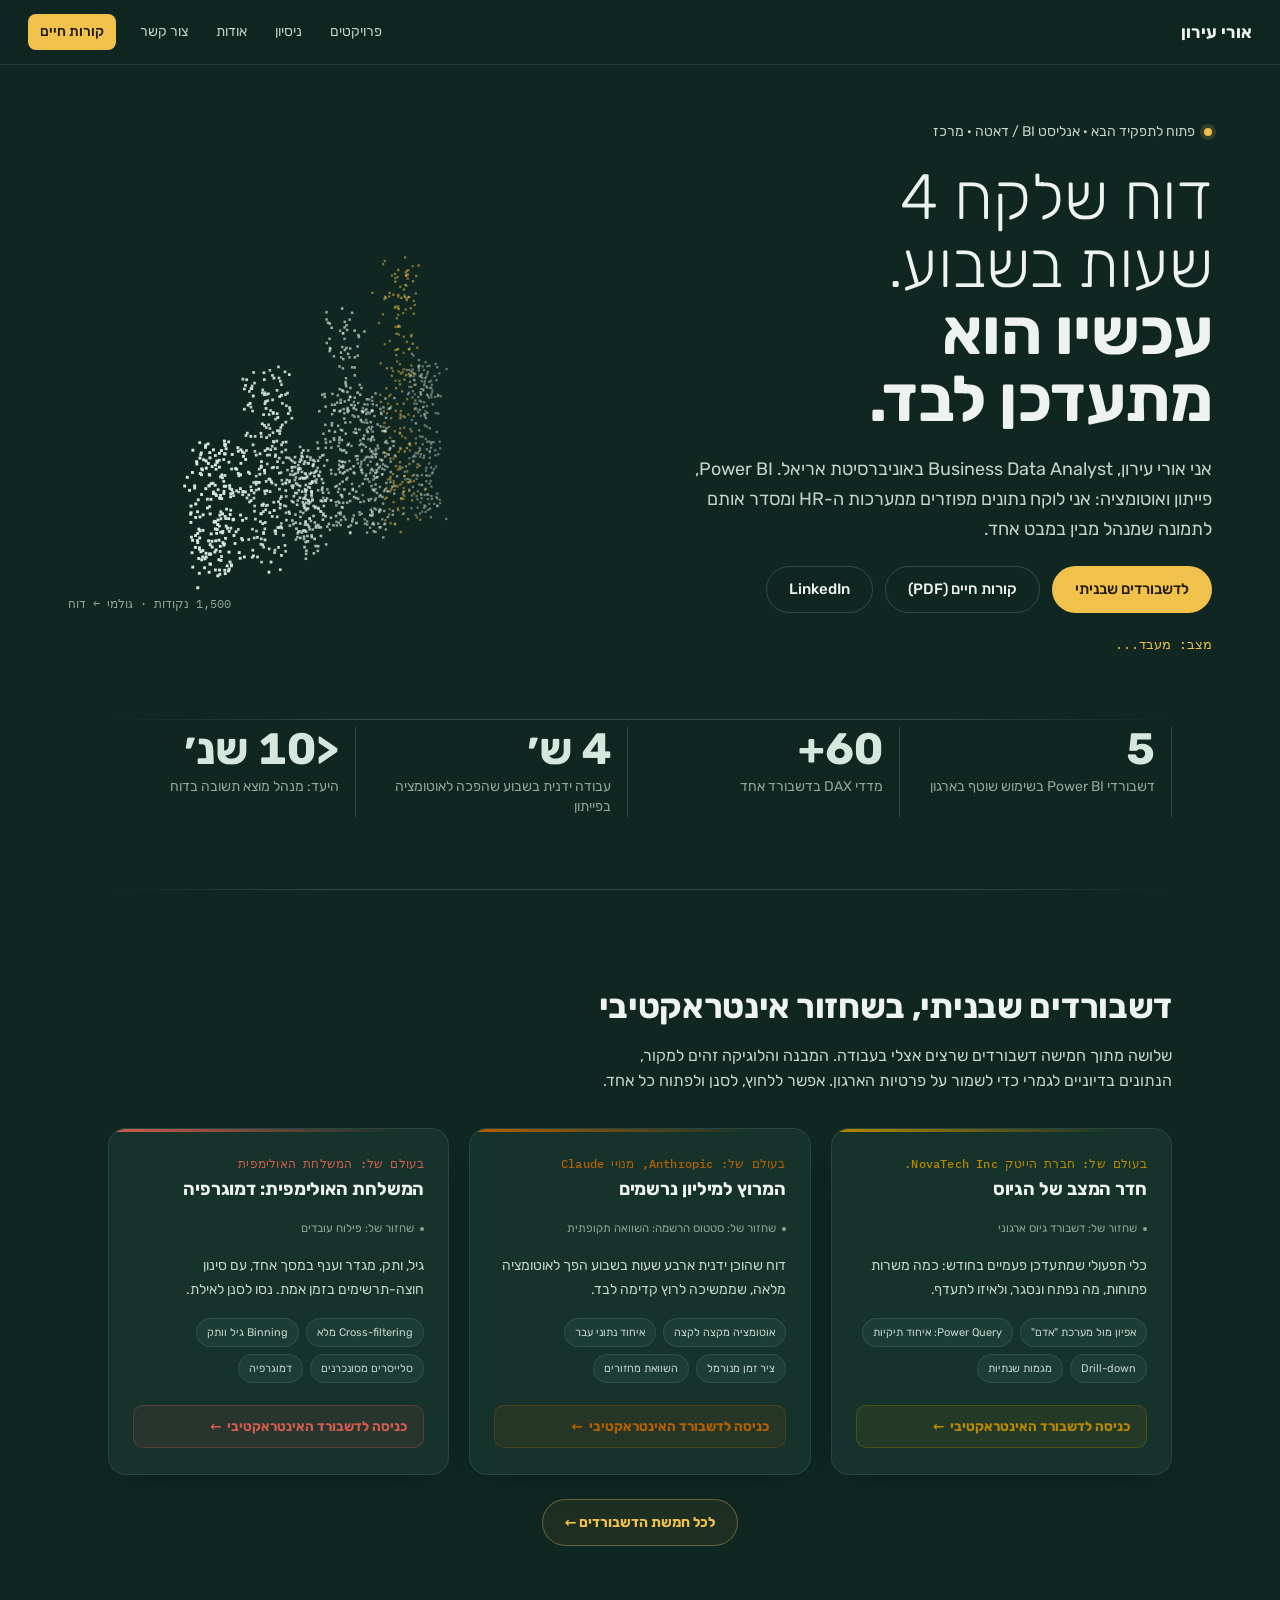
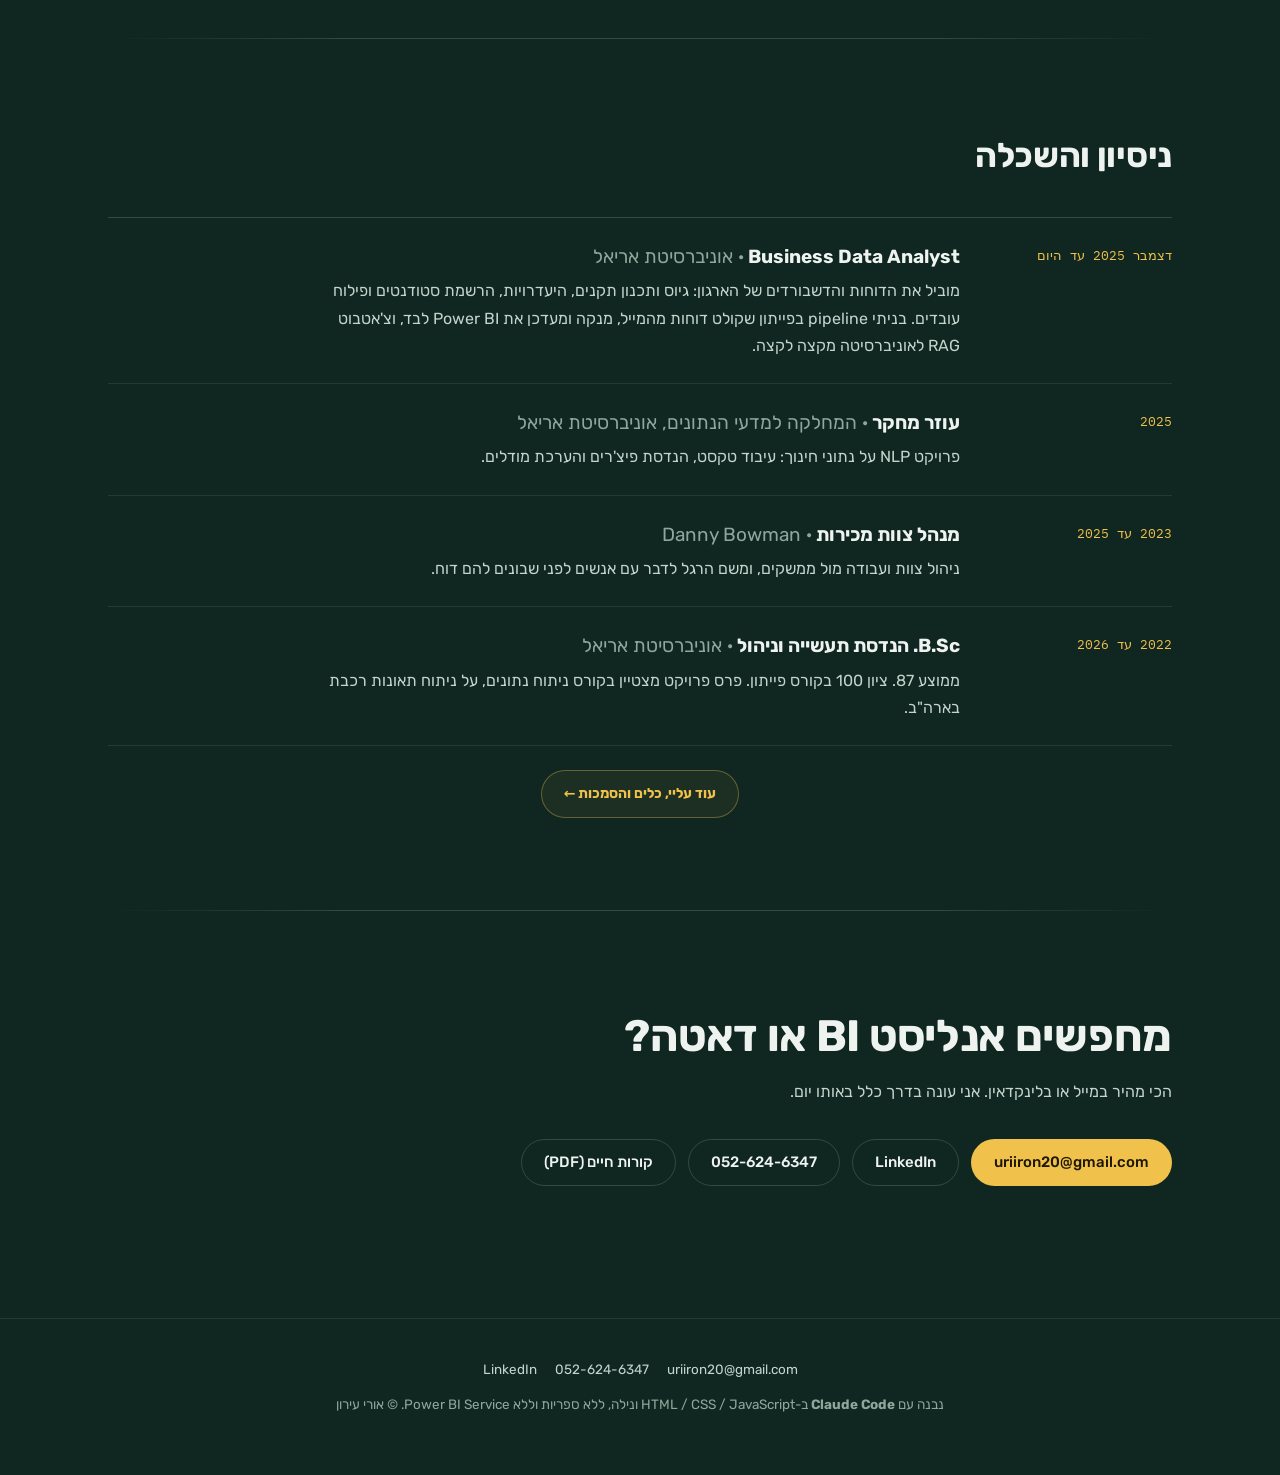
==== commit b282e8d9: "Replace blue and purple chart and frame colors with a validated green-gold palette Co-Authored-By: C" ====
--- a/index.html
+++ b/index.html
@@ -13,7 +13,7 @@
 <link rel="preconnect" href="https://fonts.googleapis.com">
 <link rel="preconnect" href="https://fonts.gstatic.com" crossorigin>
 <link href="https://fonts.googleapis.com/css2?family=Rubik:wght@300;400;500;700&family=IBM+Plex+Mono:wght@400;500&display=swap" rel="stylesheet">
-<link rel="stylesheet" href="css/style.css?v=54">
+<link rel="stylesheet" href="css/style.css?v=55">
 <link rel="stylesheet" href="css/redesign.css?v=1">
 </head>
 <body>
@@ -275,11 +275,11 @@
 </div>
 
 <!-- ===================== עמודי דשבורדים ===================== -->
-<div class="page" id="page-recruit" style="--accent:#3987e5"></div>
-<div class="page" id="page-hogwarts" style="--accent:#9085e9"></div>
-<div class="page" id="page-claude" style="--accent:#d95926"></div>
-<div class="page" id="page-nasa" style="--accent:#199e70"></div>
-<div class="page" id="page-olympic" style="--accent:#e66767"></div>
+<div class="page" id="page-recruit" style="--accent:#b98a00"></div>
+<div class="page" id="page-hogwarts" style="--accent:#059eb1"></div>
+<div class="page" id="page-claude" style="--accent:#b66100"></div>
+<div class="page" id="page-nasa" style="--accent:#17a478"></div>
+<div class="page" id="page-olympic" style="--accent:#d15d4d"></div>
 
 <footer>
   <div class="links">
@@ -292,16 +292,16 @@
 
 <script src="js/charts.js?v=23"></script>
 <script src="js/shell.js?v=21"></script>
-<script src="js/data.js?v=17"></script>
-<script src="js/dash-recruit.js?v=19"></script>
-<script src="js/dash-hogwarts.js?v=17"></script>
-<script src="js/dash-claude.js?v=17"></script>
-<script src="js/dash-nasa.js?v=18"></script>
-<script src="js/dash-olympic.js?v=18"></script>
+<script src="js/data.js?v=18"></script>
+<script src="js/dash-recruit.js?v=20"></script>
+<script src="js/dash-hogwarts.js?v=18"></script>
+<script src="js/dash-claude.js?v=18"></script>
+<script src="js/dash-nasa.js?v=19"></script>
+<script src="js/dash-olympic.js?v=19"></script>
 <script src="js/carousel.js?v=9"></script>
-<script src="js/main.js?v=29"></script>
+<script src="js/main.js?v=30"></script>
 <script src="js/hero.js?v=1"></script>
-<script src="js/visitors.js?v=32"></script>
+<script src="js/visitors.js?v=33"></script>
 <script src="js/skills-modal.js?v=1"></script>
 </body>
 </html>
--- a/css/style.css
+++ b/css/style.css
@@ -9,15 +9,15 @@
   --grid: #23453c;
   --hairline: rgba(214, 231, 222, 0.10);
   --hairline-2: rgba(214, 231, 222, 0.18);
-  --s1: #3987e5;
-  --s2: #2fc28c;
-  --s3: #c98500;
+  --s1: #b98a00;
+  --s2: #bf5884;
+  --s3: #73a434;
   /* s4/critical הובהרו כדי לעבור 4.5:1 מול הרקע (היו 3.93 ו-4.05) */
-  --s4: #12b312;
-  --s5: #9085e9;
-  --s6: #e66767;
-  --s7: #d55181;
-  --s8: #d95926;
+  --s4: #059eb1;
+  --s5: #d15d4d;
+  --s6: #17a478;
+  --s7: #b66100;
+  --s8: #008e89;
   --good: #0ca30c;
   --critical: #e05555;
   --radius: 14px;
@@ -116,7 +116,7 @@
 .data-note {
   max-width: 860px; margin: 0 auto 8px; padding: 14px 20px;
   display: flex; gap: 12px; align-items: flex-start;
-  background: rgba(201, 133, 0, 0.08); border: 1px solid rgba(201, 133, 0, 0.35);
+  background: rgba(240, 193, 75, 0.08); border: 1px solid rgba(240, 193, 75, 0.35);
   border-radius: var(--radius-s); color: var(--ink-2); font-size: 13.5px;
 }
 .data-note .ic { font-size: 17px; line-height: 1.3; }
@@ -176,7 +176,7 @@
   font-size: 13px; padding: 6px 12px; border-radius: 999px;
   background: var(--surface-2); border: 1px solid var(--hairline); color: var(--ink-2);
 }
-.chip.main { border-color: rgba(57, 135, 229, 0.5); color: #9ec5f4; background: rgba(57, 135, 229, 0.1); }
+.chip.main { border-color: rgba(240, 193, 75, 0.5); color: #9ec5f4; background: rgba(240, 193, 75, 0.1); }
 
 /* ---------- גריד פרויקטים ---------- */
 .projects-grid {
@@ -460,7 +460,7 @@
 .dash-head .badge {
   margin-inline-start: auto;
   font-size: 12px; padding: 6px 13px; border-radius: 999px;
-  background: rgba(201, 133, 0, 0.12); border: 1px solid rgba(201, 133, 0, 0.4); color: #eda100;
+  background: rgba(240, 193, 75, 0.12); border: 1px solid rgba(240, 193, 75, 0.4); color: #eda100;
   white-space: nowrap;
 }
 
@@ -633,10 +633,10 @@
   text-align: start; padding: 8px 10px; font-weight: 700; cursor: pointer; white-space: nowrap;
   border-bottom: 1px solid var(--hairline-2); user-select: none;
 }
-/* חץ המיון היה --s1 (#3987e5) על --surface-2, כלומר יחס 4.38 - מתחת ל-4.5
+/* חץ המיון היה --s1 (#b98a00) על --surface-2, כלומר יחס 4.38 - מתחת ל-4.5
    של AA. 12px עדיין נחשב טקסט רגיל ולכן הגודל לבדו לא פותר; מבהירים את
-   הכחול ל-#4a93e8 שנותן 5.03 על אותו רקע ונשאר באותו גוון. */
-table.viz-table th .si { color: #4a93e8; font-size: 12px; }
+   הכחול ל-#cc9a12 שנותן 5.03 על אותו רקע ונשאר באותו גוון. */
+table.viz-table th .si { color: #cc9a12; font-size: 12px; }
 table.viz-table td {
   padding: 7px 10px; border-bottom: 1px solid var(--hairline); color: var(--ink-2);
   font-variant-numeric: tabular-nums; white-space: nowrap;
@@ -646,7 +646,7 @@
 .pill { font-size: 11px; padding: 2px 9px; border-radius: 999px; font-weight: 700; }
 .pill.ok { background: rgba(12, 163, 12, 0.14); color: #2fbf3f; }
 .pill.warn { background: rgba(250, 178, 25, 0.14); color: #fab219; }
-.pill.bad { background: rgba(208, 59, 59, 0.16); color: #e66767; }
+.pill.bad { background: rgba(208, 59, 59, 0.16); color: #d15d4d; }
 
 /* Tooltip */
 .viz-tip {
@@ -700,7 +700,7 @@
   position: fixed; bottom: 26px; left: 50%; transform: translate(-50%, 16px);
   z-index: 300; direction: rtl;
   background: #262624; color: var(--ink);
-  border: 1px solid rgba(25, 158, 112, 0.5);
+  border: 1px solid rgba(23, 164, 120, 0.5);
   border-radius: 12px; padding: 12px 22px;
   font-size: 14px; font-weight: 600;
   box-shadow: 0 12px 34px -10px rgba(0, 0, 0, 0.8);
@@ -771,4 +771,4 @@
 }
 
 /* טעינה / ריק */
-::selection { background: rgba(57, 135, 229, 0.4); }
+::selection { background: rgba(240, 193, 75, 0.4); }
